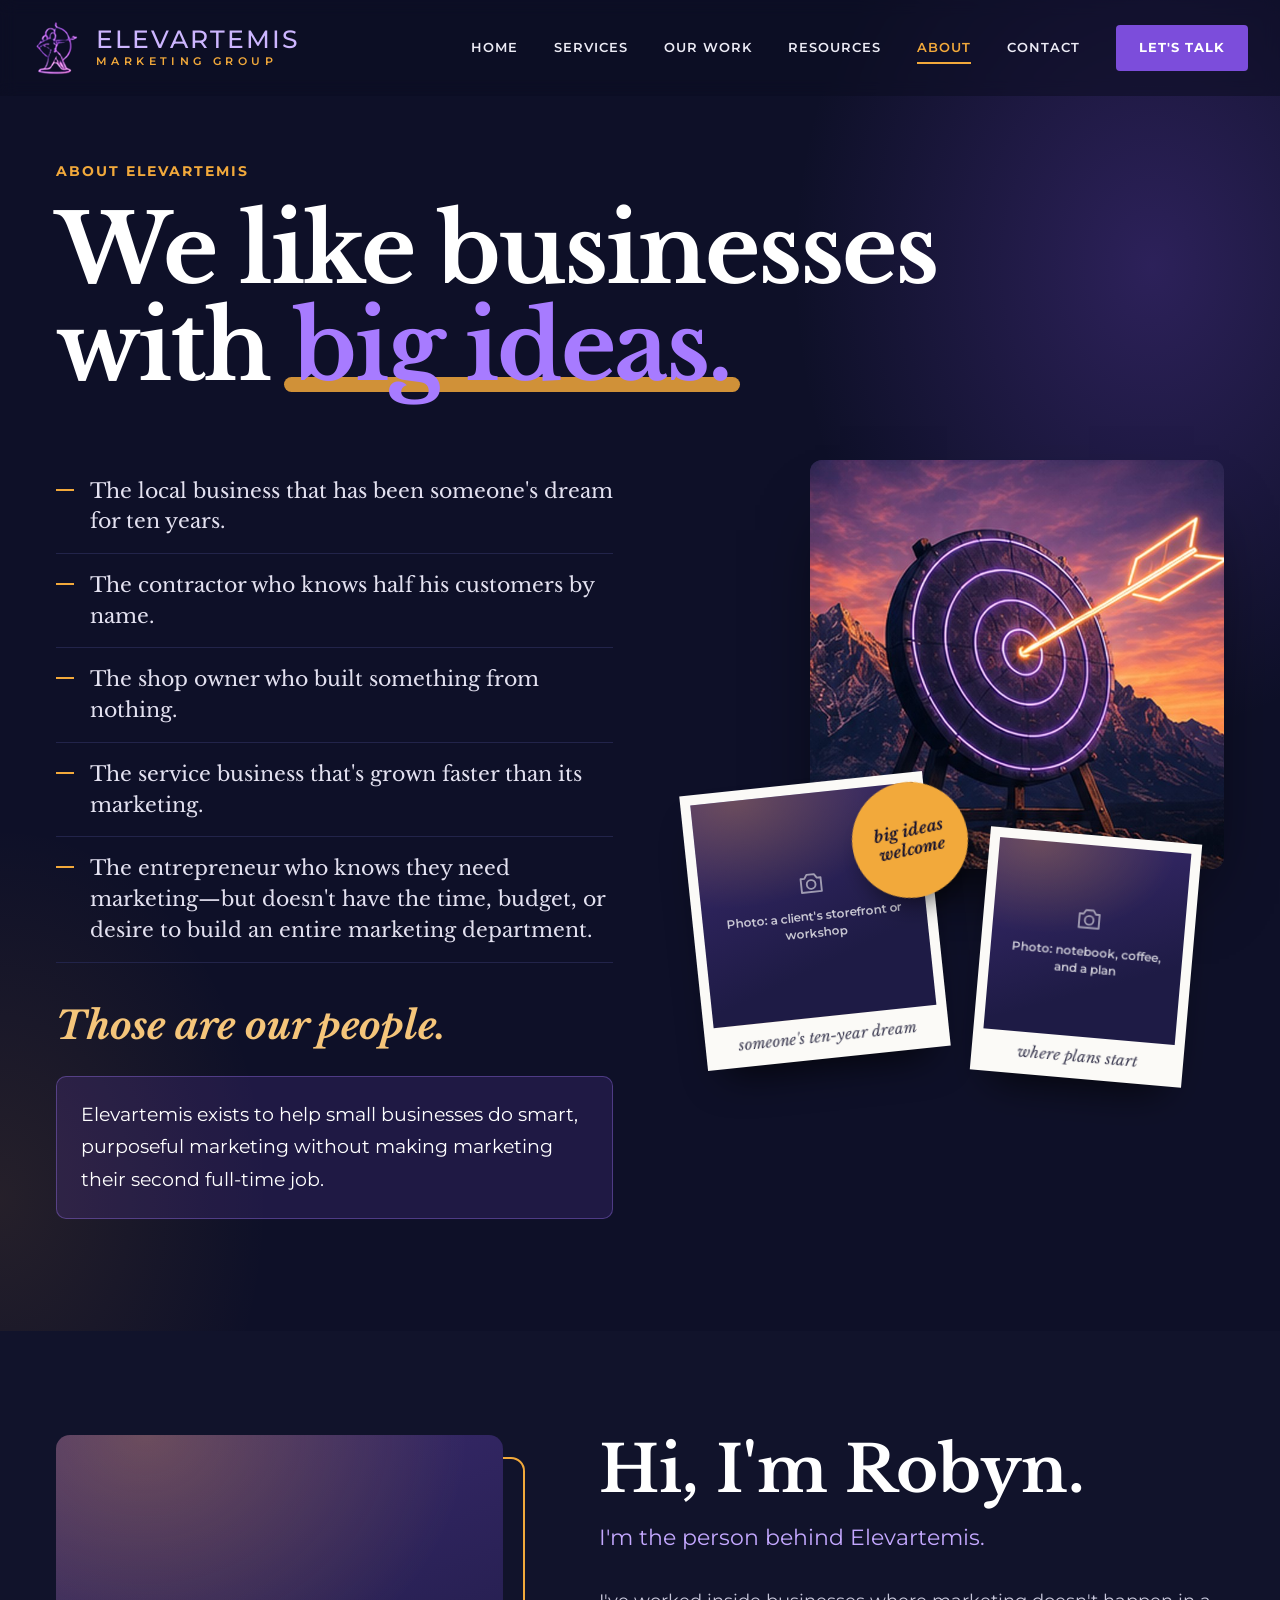
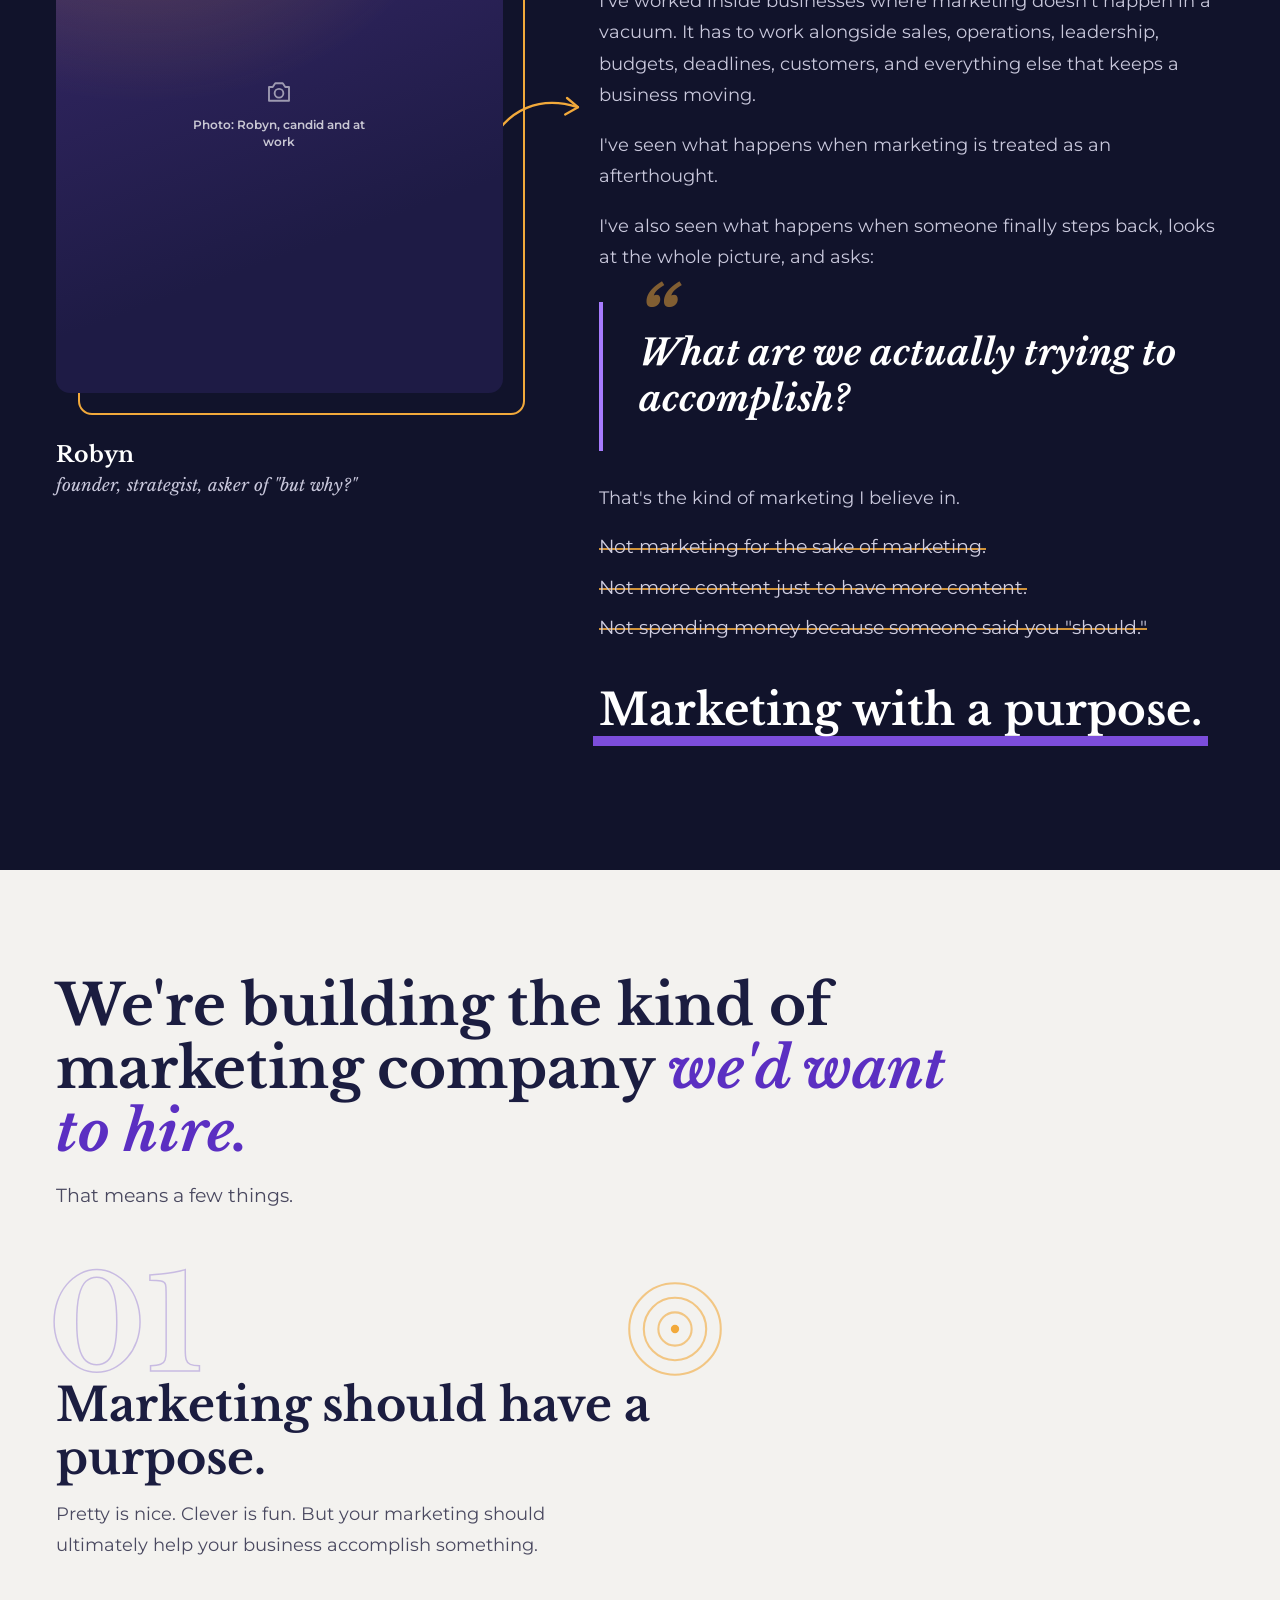
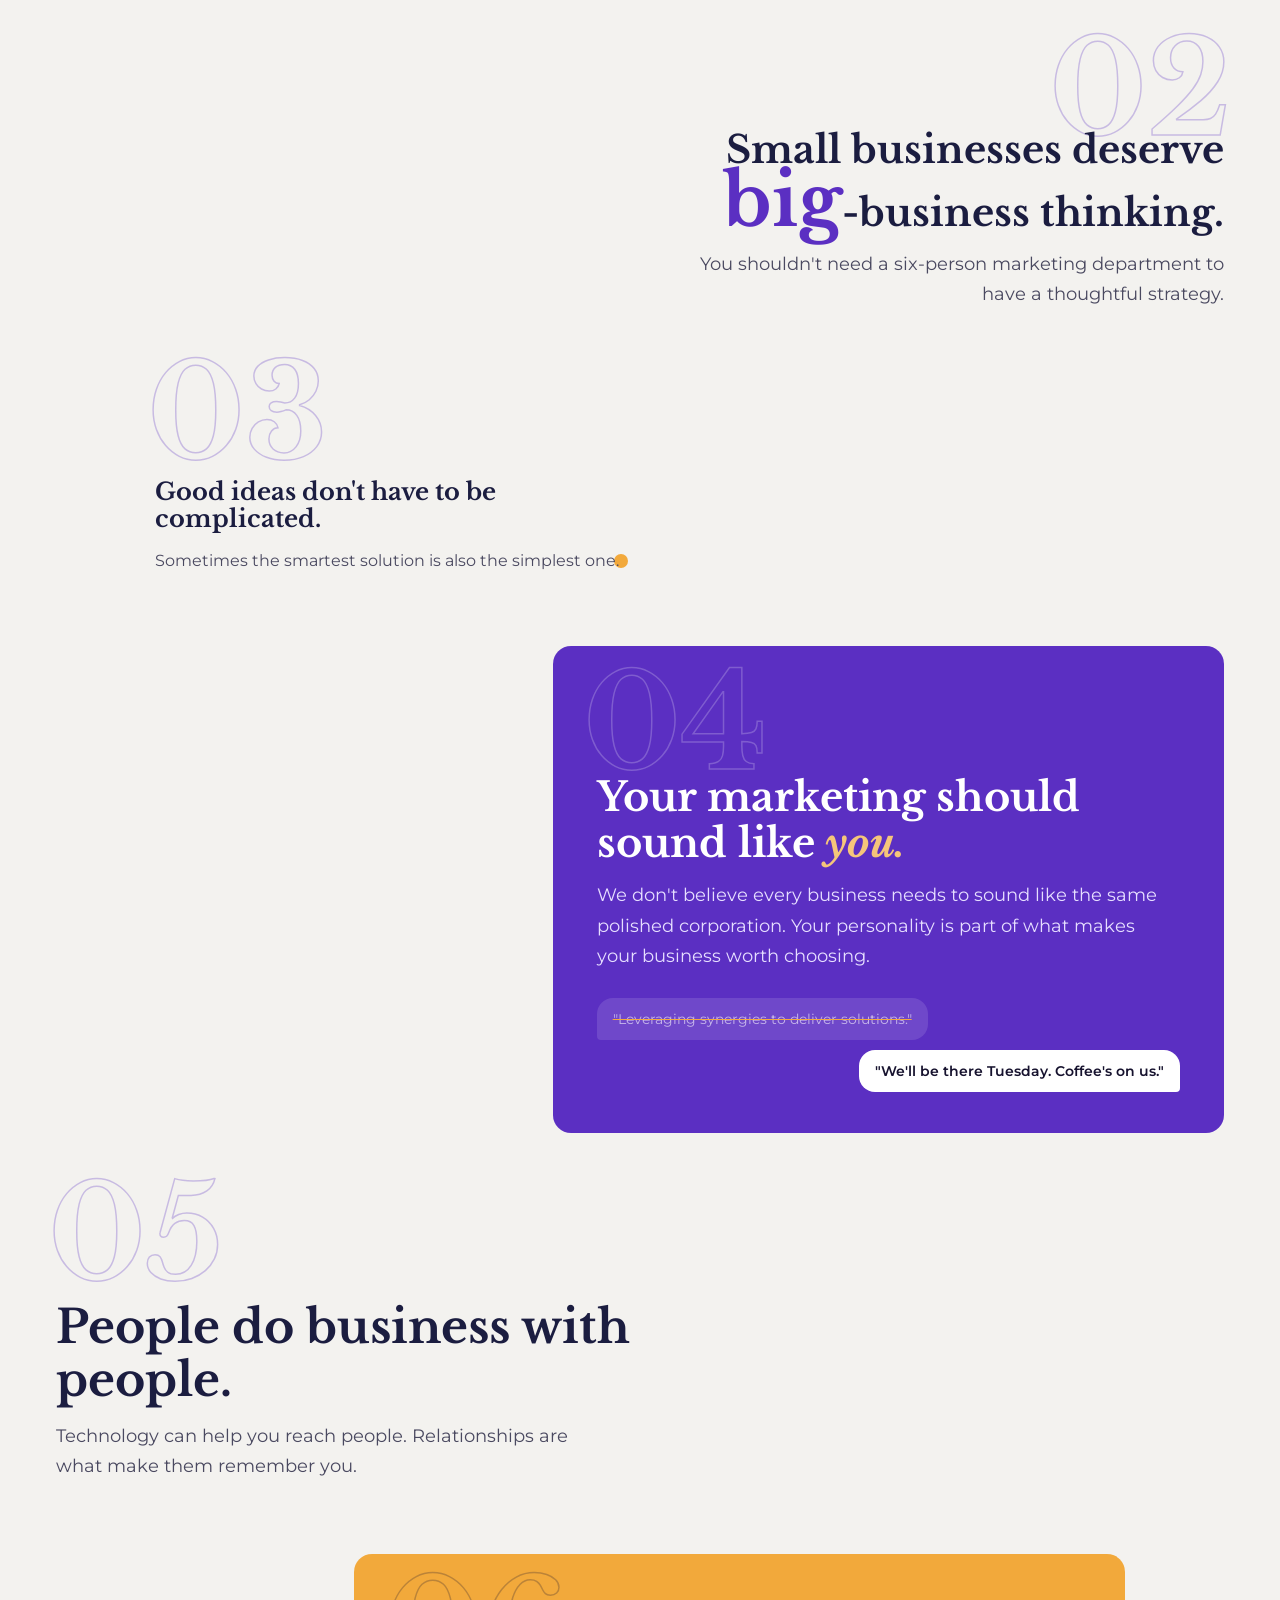
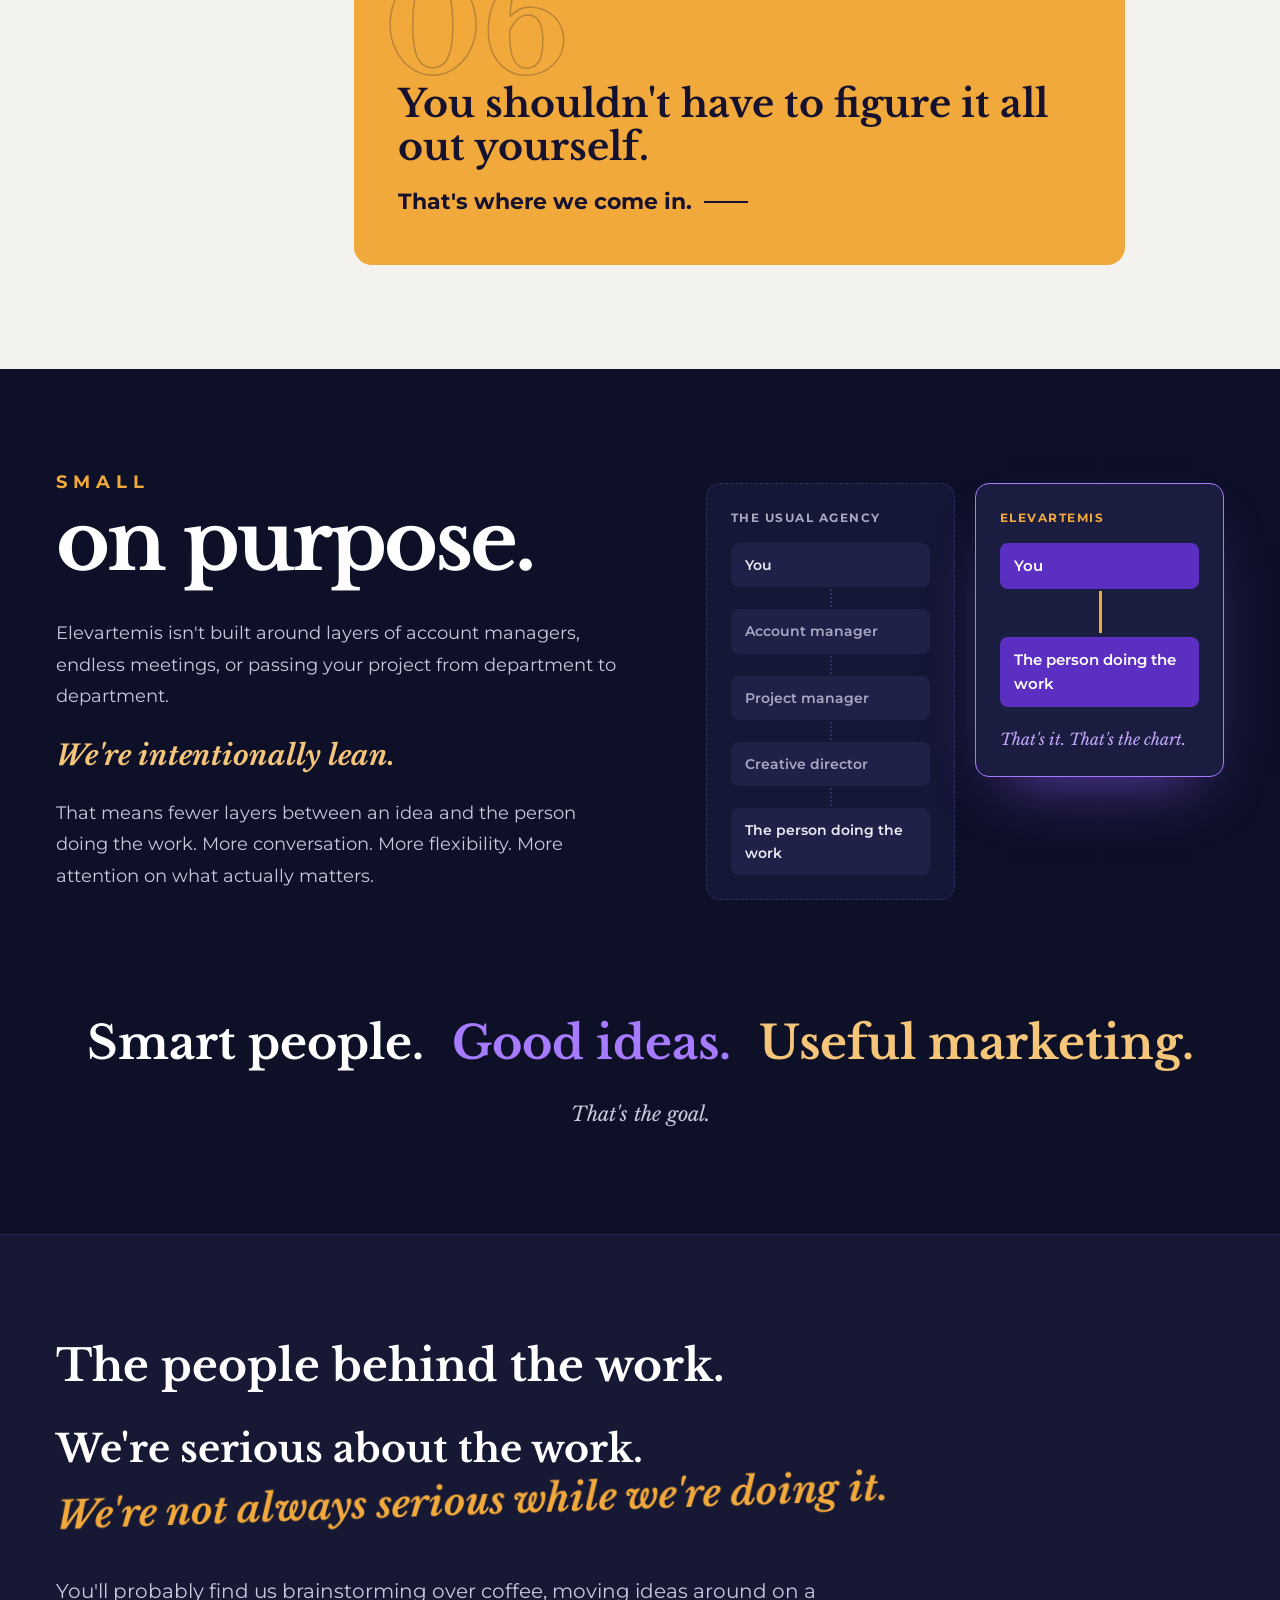
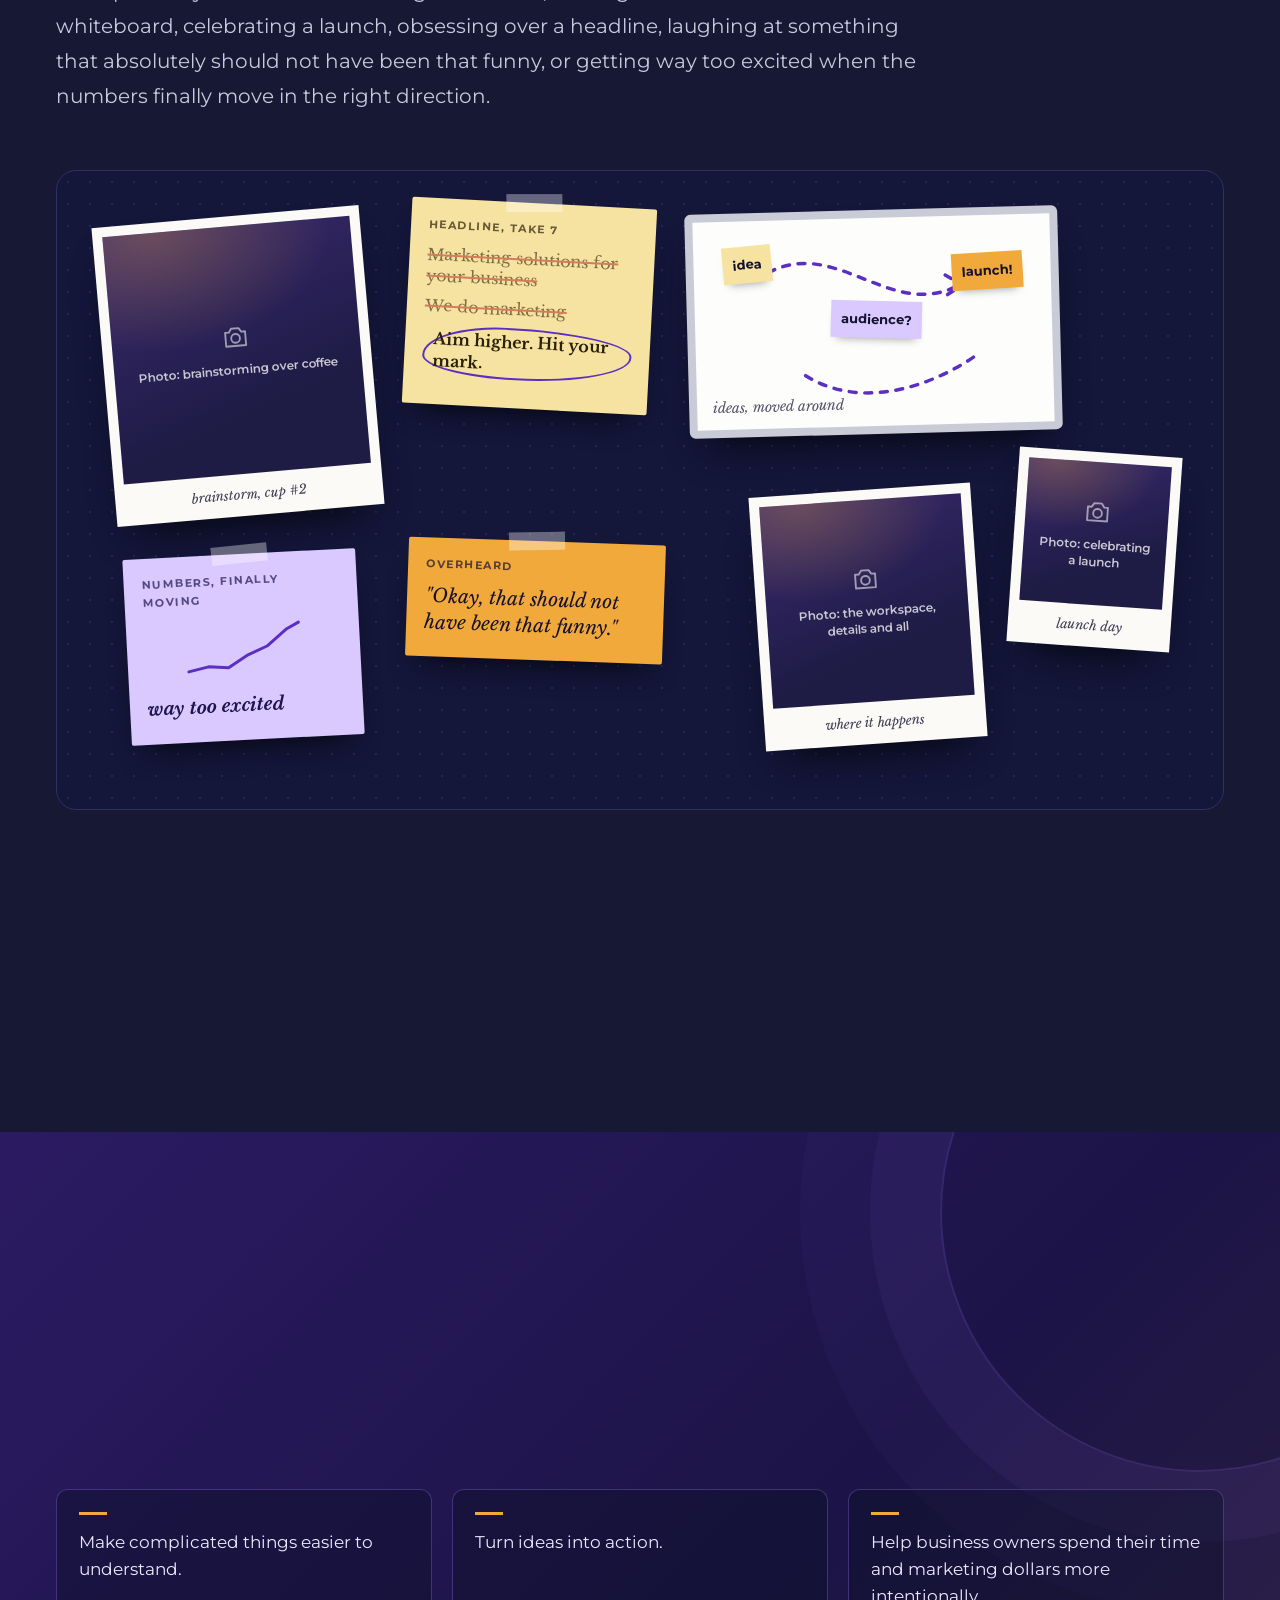
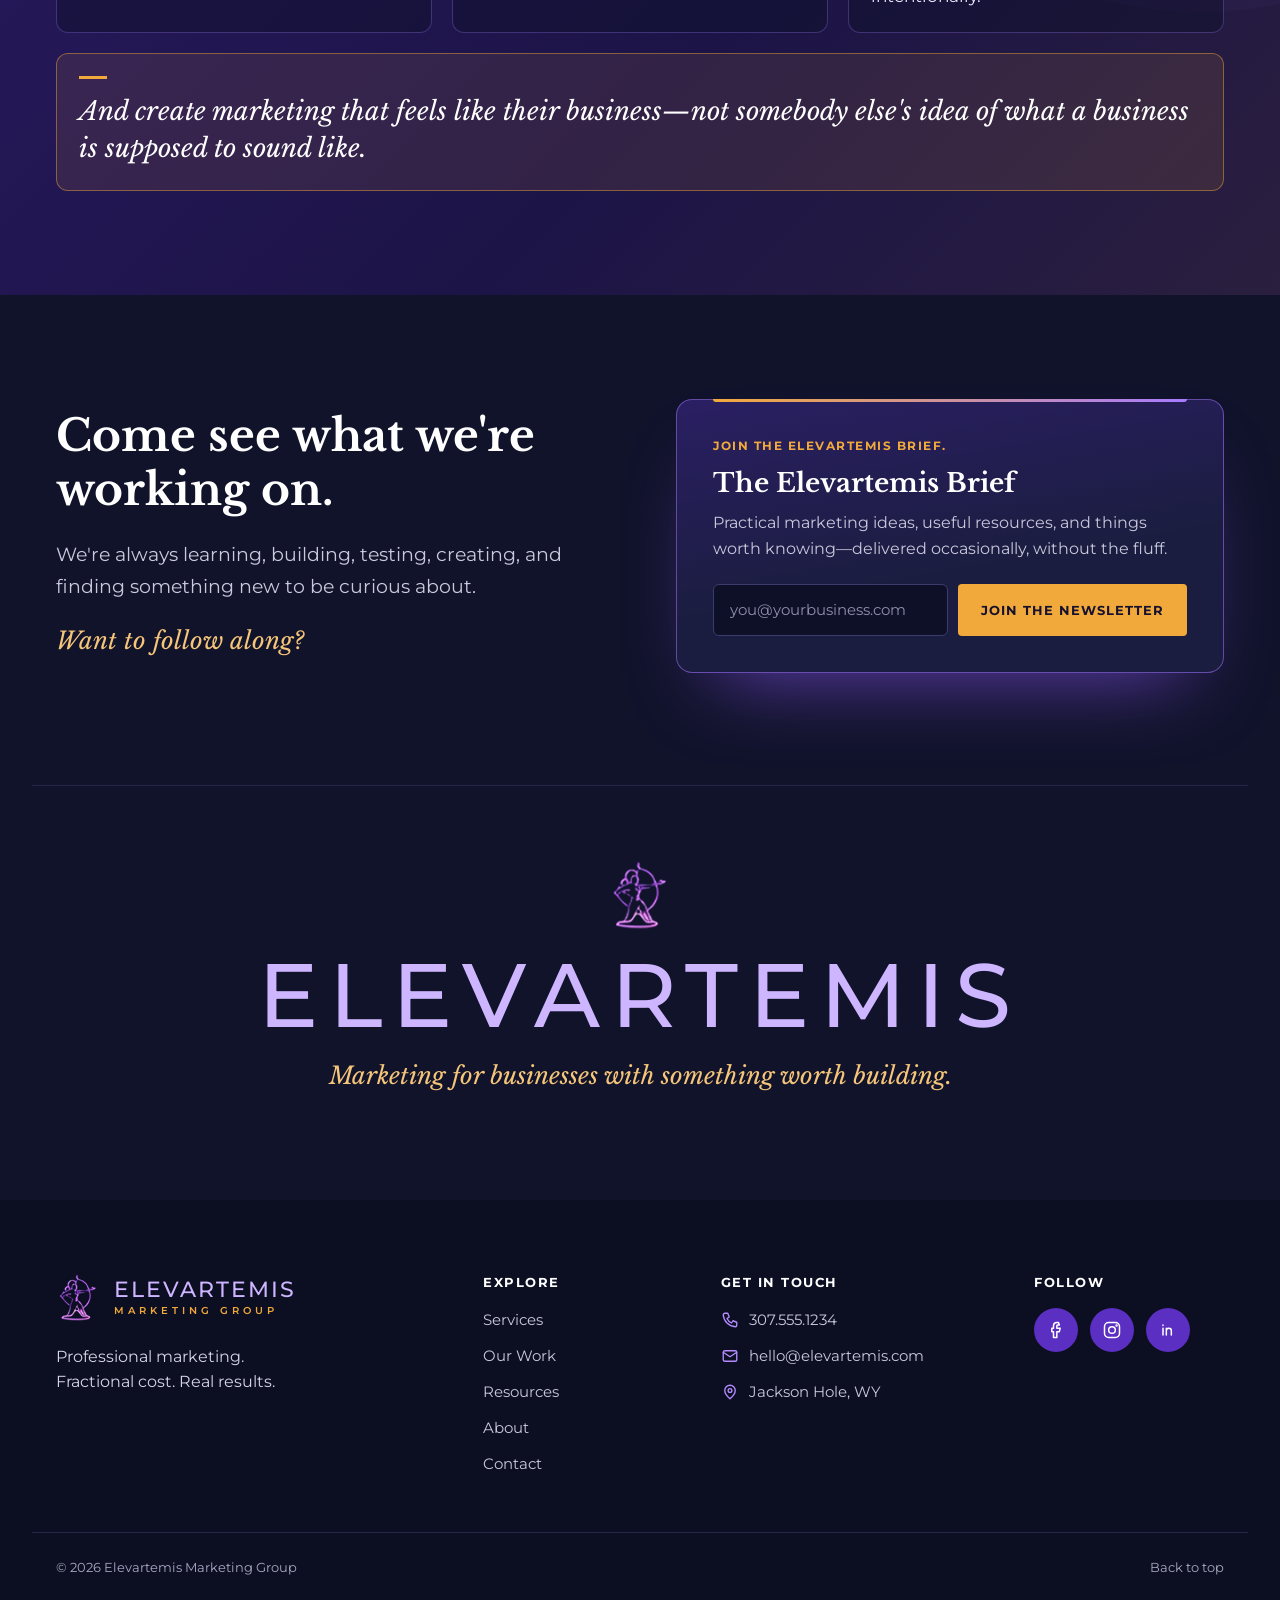
==== about.html @ 03b4a3a4 "initial commit" ====
<!doctype html>
<html lang="en">
<head>
  <meta charset="utf-8">
  <meta name="viewport" content="width=device-width, initial-scale=1">
  <title>About | Elevartemis Marketing Group</title>
  <meta name="description" content="We like businesses with big ideas. Elevartemis helps small businesses do smart, purposeful marketing without making marketing their second full-time job.">
  <link rel="icon" href="images/logo.png">
  <link rel="preconnect" href="https://fonts.googleapis.com">
  <link rel="preconnect" href="https://fonts.gstatic.com" crossorigin>
  <link href="https://fonts.googleapis.com/css2?family=Libre+Baskerville:ital,wght@0,400;0,700;1,400&family=Montserrat:wght@400;500;600;700&display=swap" rel="stylesheet">
  <link rel="stylesheet" href="css/styles.css">
  <link rel="stylesheet" href="css/services.css">
  <link rel="stylesheet" href="css/resources.css">
  <link rel="stylesheet" href="css/about.css">
  <script>document.documentElement.classList.add('js');</script>
</head>
<body data-page="about">
  <a class="skip-link" href="#main">Skip to content</a>

  <!-- ============ HEADER ============ -->
  <header class="site-header" id="siteHeader">
    <div class="header-inner">
      <a class="brand" href="index.html" aria-label="Elevartemis Marketing Group home">
        <img src="images/logo.png" alt="" width="50" height="58">
        <span class="brand-text">
          <span class="brand-name">Elevartemis</span>
          <span class="brand-sub">MARKETING GROUP</span>
        </span>
      </a>
      <button class="menu-toggle" id="menuToggle" aria-expanded="false" aria-controls="mainNav" aria-label="Open menu">
        <span></span><span></span><span></span>
      </button>
      <nav class="main-nav" id="mainNav" aria-label="Main">
        <a href="index.html" class="nav-link">Home</a>
        <a href="services.html" class="nav-link">Services</a>
        <a href="work.html" class="nav-link">Our Work</a>
        <a href="resources.html" class="nav-link">Resources</a>
        <a href="about.html" class="nav-link is-active" aria-current="page">About</a>
        <a href="contact.html" class="nav-link">Contact</a>
        <a href="contact.html" class="btn btn-purple nav-cta">Let's talk</a>
      </nav>
    </div>
  </header>

  <main id="main">

    <!-- =====================================================
         PHOTOS: every .photo-slot is ready for a real image.
         Replace the <div class="photo-empty">…</div> inside it
         with: <img src="images/your-photo.jpg" alt="Describe the photo">
         ===================================================== -->

    <!-- ============ 1. HERO ============ -->
    <section class="ab-hero">
      <div class="container">
        <p class="eyebrow hero-anim" style="--d:0">About Elevartemis</p>
        <h1 class="ab-hero-title hero-anim" style="--d:1">We like businesses with <span class="big-idea">big ideas.</span></h1>

        <div class="ab-hero-grid">
          <div class="people-list">
            <ul>
              <li class="hero-anim" style="--d:2">The local business that has been someone's dream for ten years.</li>
              <li class="hero-anim" style="--d:3">The contractor who knows half his customers by name.</li>
              <li class="hero-anim" style="--d:4">The shop owner who built something from nothing.</li>
              <li class="hero-anim" style="--d:5">The service business that's grown faster than its marketing.</li>
              <li class="hero-anim" style="--d:6">The entrepreneur who knows they need marketing—but doesn't have the time, budget, or desire to build an entire marketing department.</li>
            </ul>
            <p class="our-people hero-anim" style="--d:7">Those are our people.</p>
            <p class="ab-mission hero-anim" style="--d:8">Elevartemis exists to help small businesses do smart, purposeful marketing without making marketing their second full-time job.</p>
          </div>

          <div class="collage hero-anim" style="--d:4" aria-hidden="true">
            <figure class="photo-slot c1">
              <img src="images/hero.jpg" alt="">
            </figure>
            <figure class="photo-slot c2 polaroid">
              <div class="photo-empty"><svg viewBox="0 0 24 24"><path d="M4 8h3l2-3h6l2 3h3v11H4z"/><circle cx="12" cy="13" r="3.5"/></svg><span>Photo: a client's storefront or workshop</span></div>
              <figcaption>someone's ten-year dream</figcaption>
            </figure>
            <figure class="photo-slot c3 polaroid">
              <div class="photo-empty"><svg viewBox="0 0 24 24"><path d="M4 8h3l2-3h6l2 3h3v11H4z"/><circle cx="12" cy="13" r="3.5"/></svg><span>Photo: notebook, coffee, and a plan</span></div>
              <figcaption>where plans start</figcaption>
            </figure>
            <span class="sticker">big ideas welcome</span>
          </div>
        </div>
      </div>
    </section>

    <!-- ============ 2. ROBYN ============ -->
    <section class="section robyn" id="robyn" aria-labelledby="robynTitle">
      <div class="container robyn-grid">
        <div class="robyn-photo" data-reveal>
          <figure class="photo-slot portrait">
            <!-- Replace with: <img src="images/robyn.jpg" alt="Robyn, founder of Elevartemis"> -->
            <div class="photo-empty"><svg viewBox="0 0 24 24" aria-hidden="true"><path d="M4 8h3l2-3h6l2 3h3v11H4z"/><circle cx="12" cy="13" r="3.5"/></svg><span>Photo: Robyn, candid and at work</span></div>
          </figure>
          <p class="photo-note"><span>Robyn</span>founder, strategist, asker of "but why?"</p>
          <svg class="doodle-arrow" viewBox="0 0 120 80" aria-hidden="true"><path d="M8 70 C 30 20, 70 10, 108 22"/><path d="M96 12 L108 22 L94 30"/></svg>
        </div>

        <div class="robyn-copy">
          <h2 class="robyn-title" id="robynTitle" data-reveal>Hi, I'm Robyn.</h2>
          <p class="robyn-lede" data-reveal>I'm the person behind Elevartemis.</p>
          <p data-reveal>I've worked inside businesses where marketing doesn't happen in a vacuum. It has to work alongside sales, operations, leadership, budgets, deadlines, customers, and everything else that keeps a business moving.</p>
          <p data-reveal>I've seen what happens when marketing is treated as an afterthought.</p>
          <p data-reveal>I've also seen what happens when someone finally steps back, looks at the whole picture, and asks:</p>
          <blockquote class="the-question" data-reveal>What are we actually trying to accomplish?</blockquote>
          <p data-reveal>That's the kind of marketing I believe in.</p>
          <ul class="nots" data-sequence>
            <li class="seq-item" style="--i:0"><span class="strike">Not marketing for the sake of marketing.</span></li>
            <li class="seq-item" style="--i:1"><span class="strike">Not more content just to have more content.</span></li>
            <li class="seq-item" style="--i:2"><span class="strike">Not spending money because someone said you "should."</span></li>
          </ul>
          <p class="purpose" data-reveal><span>Marketing with a purpose.</span></p>
        </div>
      </div>
    </section>

    <!-- ============ 3. PHILOSOPHY ============ -->
    <section class="section philosophy" aria-labelledby="philTitle">
      <div class="container">
        <header class="phil-head" data-reveal>
          <h2 class="phil-title" id="philTitle">We're building the kind of marketing company <em>we'd want to hire.</em></h2>
          <p>That means a few things.</p>
        </header>

        <ol class="phil-list">
          <li class="phil p1" data-reveal>
            <span class="phil-num" aria-hidden="true">01</span>
            <div class="phil-body">
              <h3>Marketing should have a purpose.</h3>
              <p>Pretty is nice. Clever is fun. But your marketing should ultimately help your business accomplish something.</p>
            </div>
            <svg class="phil-target" viewBox="0 0 100 100" aria-hidden="true"><circle cx="50" cy="50" r="44"/><circle cx="50" cy="50" r="30"/><circle cx="50" cy="50" r="16"/><circle cx="50" cy="50" r="4"/></svg>
          </li>

          <li class="phil p2" data-reveal>
            <span class="phil-num" aria-hidden="true">02</span>
            <div class="phil-body">
              <h3>Small businesses deserve <span class="size-play"><span class="sp-big">big</span>-business</span> thinking.</h3>
              <p>You shouldn't need a six-person marketing department to have a thoughtful strategy.</p>
            </div>
          </li>

          <li class="phil p3" data-reveal>
            <span class="phil-num" aria-hidden="true">03</span>
            <div class="phil-body">
              <h3>Good ideas don't have to be complicated.</h3>
              <p>Sometimes the smartest solution is also the simplest one.</p>
            </div>
            <span class="simple-dot" aria-hidden="true"></span>
          </li>

          <li class="phil p4" data-reveal>
            <span class="phil-num" aria-hidden="true">04</span>
            <div class="phil-body">
              <h3>Your marketing should sound like <span class="like-you">you.</span></h3>
              <p>We don't believe every business needs to sound like the same polished corporation. Your personality is part of what makes your business worth choosing.</p>
            </div>
            <div class="bubbles" aria-hidden="true"><span class="b-generic">"Leveraging synergies to deliver solutions."</span><span class="b-you">"We'll be there Tuesday. Coffee's on us."</span></div>
          </li>

          <li class="phil p5" data-reveal>
            <span class="phil-num" aria-hidden="true">05</span>
            <div class="phil-body">
              <h3>People do business with people.</h3>
              <p>Technology can help you reach people. Relationships are what make them remember you.</p>
            </div>
          </li>

          <li class="phil p6" data-reveal>
            <span class="phil-num" aria-hidden="true">06</span>
            <div class="phil-body">
              <h3>You shouldn't have to figure it all out yourself.</h3>
              <p class="phil-come-in">That's where we come in.</p>
            </div>
          </li>
        </ol>
      </div>
    </section>

    <!-- ============ 4. SMALL ON PURPOSE ============ -->
    <section class="section small" aria-labelledby="smallTitle">
      <div class="container small-grid">
        <div class="small-copy">
          <h2 class="small-title" id="smallTitle" data-reveal><span class="st-small">Small</span> <span class="st-purpose">on purpose.</span></h2>
          <p data-reveal>Elevartemis isn't built around layers of account managers, endless meetings, or passing your project from department to department.</p>
          <p class="lean" data-reveal>We're intentionally lean.</p>
          <p data-reveal>That means fewer layers between an idea and the person doing the work. More conversation. More flexibility. More attention on what actually matters.</p>
        </div>

        <div class="layers" data-sequence aria-label="Fewer layers between your idea and the person doing the work">
          <div class="layer-col typical">
            <p class="layer-label">The usual agency</p>
            <ol>
              <li class="seq-item" style="--i:0">You</li>
              <li class="seq-item" style="--i:1">Account manager</li>
              <li class="seq-item" style="--i:2">Project manager</li>
              <li class="seq-item" style="--i:3">Creative director</li>
              <li class="seq-item" style="--i:4">The person doing the work</li>
            </ol>
          </div>
          <div class="layer-col ours">
            <p class="layer-label">Elevartemis</p>
            <ol>
              <li class="seq-item" style="--i:5">You</li>
              <li class="seq-item" style="--i:6">The person doing the work</li>
            </ol>
            <p class="layer-note seq-item" style="--i:7">That's it. That's the chart.</p>
          </div>
        </div>
      </div>

      <div class="container">
        <p class="goal-line" data-sequence>
          <span class="seq-item" style="--i:0">Smart people.</span>
          <span class="seq-item" style="--i:1">Good ideas.</span>
          <span class="seq-item" style="--i:2">Useful marketing.</span>
        </p>
        <p class="goal-sub" data-reveal>That's the goal.</p>
      </div>
    </section>

    <!-- ============ 5. PEOPLE & CULTURE ============ -->
    <section class="section culture" aria-labelledby="cultureTitle">
      <div class="container">
        <div class="culture-head">
          <h2 class="section-title lg" id="cultureTitle" data-reveal>The people behind the work.</h2>
          <p class="serious" data-reveal>We're serious about the work.</p>
          <p class="not-serious" data-reveal>We're not always serious while we're doing it.</p>
        </div>

        <p class="culture-sentence" data-reveal>You'll probably find us brainstorming over coffee, moving ideas around on a whiteboard, celebrating a launch, obsessing over a headline, laughing at something that absolutely should not have been that funny, or getting way too excited when the numbers finally move in the right direction.</p>

        <!-- The board: swap photo slots for real behind-the-scenes shots as they happen -->
        <div class="board" data-sequence aria-hidden="true">
          <figure class="photo-slot polaroid b1 seq-item" style="--i:0">
            <div class="photo-empty"><svg viewBox="0 0 24 24"><path d="M4 8h3l2-3h6l2 3h3v11H4z"/><circle cx="12" cy="13" r="3.5"/></svg><span>Photo: brainstorming over coffee</span></div>
            <figcaption>brainstorm, cup #2</figcaption>
          </figure>

          <div class="note n-yellow b2 seq-item" style="--i:1">
            <p class="note-kicker">Headline, take 7</p>
            <p class="draft d1">Marketing solutions for your business</p>
            <p class="draft d2">We do marketing</p>
            <p class="draft d3">Aim higher. Hit your mark.</p>
          </div>

          <div class="whiteboard b3 seq-item" style="--i:2">
            <span class="wb-note wb-a">idea</span>
            <span class="wb-note wb-b">audience?</span>
            <span class="wb-note wb-c">launch!</span>
            <svg viewBox="0 0 200 120"><path d="M40 30 C 80 10, 110 60, 150 40"/><path d="M60 90 C 90 110, 130 100, 160 80"/><path d="M142 34 L152 40 L142 46"/></svg>
            <p class="wb-cap">ideas, moved around</p>
          </div>

          <figure class="photo-slot polaroid b4 seq-item" style="--i:3">
            <div class="photo-empty"><svg viewBox="0 0 24 24"><path d="M4 8h3l2-3h6l2 3h3v11H4z"/><circle cx="12" cy="13" r="3.5"/></svg><span>Photo: celebrating a launch</span></div>
            <figcaption>launch day</figcaption>
          </figure>

          <div class="note n-purple b5 seq-item" style="--i:4">
            <p class="note-kicker">Numbers, finally moving</p>
            <svg class="mini-chart" viewBox="0 0 120 60"><path d="M4 52 L24 48 L44 50 L64 38 L84 30 L104 14 L116 8"/></svg>
            <p class="note-yay">way too excited</p>
          </div>

          <div class="note n-orange b6 seq-item" style="--i:5">
            <p class="note-kicker">Overheard</p>
            <p class="note-quote">"Okay, that should not have been that funny."</p>
          </div>

          <figure class="photo-slot polaroid b7 seq-item" style="--i:6">
            <div class="photo-empty"><svg viewBox="0 0 24 24"><path d="M4 8h3l2-3h6l2 3h3v11H4z"/><circle cx="12" cy="13" r="3.5"/></svg><span>Photo: the workspace, details and all</span></div>
            <figcaption>where it happens</figcaption>
          </figure>
        </div>

        <div class="culture-close">
          <p class="matters" data-reveal>Because good work matters.<br><span>But enjoying the process matters, too.</span></p>
          <p class="growing" data-reveal>As Elevartemis grows, we want to build a company where talented people actually enjoy showing up—and where clients enjoy having us in their corner.</p>
        </div>
      </div>
    </section>

    <!-- ============ 6. WHAT WE'RE HERE TO DO ============ -->
    <section class="section mission" aria-labelledby="missionTitle">
      <div class="container">
        <h2 class="eyebrow mission-eyebrow" data-reveal id="missionTitle">What we're here to do</h2>
        <p class="mission-main" data-reveal>Help good businesses get better at marketing.</p>
        <ul class="mission-list" data-sequence>
          <li class="seq-item" style="--i:0">Make complicated things easier to understand.</li>
          <li class="seq-item" style="--i:1">Turn ideas into action.</li>
          <li class="seq-item" style="--i:2">Help business owners spend their time and marketing dollars more intentionally.</li>
          <li class="seq-item wide" style="--i:3">And create marketing that feels like their business—not somebody else's idea of what a business is supposed to sound like.</li>
        </ul>
      </div>
    </section>

    <!-- ============ 7. NEWSLETTER + SIGN-OFF ============ -->
    <section class="section ab-close" aria-labelledby="closeTitle">
      <div class="container close-grid">
        <div class="close-copy" data-reveal>
          <h2 class="section-title lg" id="closeTitle">Come see what we're working on.</h2>
          <p>We're always learning, building, testing, creating, and finding something new to be curious about.</p>
          <p class="follow">Want to follow along?</p>
        </div>
        <div class="brief-card close-brief" data-reveal style="--d:2">
          <p class="brief-kicker">Join The Elevartemis Brief.</p>
          <h3 class="brief-title">The Elevartemis Brief</h3>
          <p class="brief-sub">Practical marketing ideas, useful resources, and things worth knowing—delivered occasionally, without the fluff.</p>
          <form class="brief-form" novalidate>
            <label for="aboutEmail" class="sr-only">Email address</label>
            <input id="aboutEmail" type="email" name="email" placeholder="you@yourbusiness.com" autocomplete="email" required>
            <button type="submit" class="btn btn-orange">Join the Newsletter</button>
            <p class="brief-msg" role="status" aria-live="polite"></p>
          </form>
        </div>
      </div>

      <div class="container signoff" data-reveal>
        <img src="images/logo.png" alt="" class="signoff-logo">
        <p class="signoff-name">Elevartemis</p>
        <p class="signoff-line">Marketing for businesses with something worth building.</p>
      </div>
    </section>
  </main>

  <!-- ============ FOOTER ============ -->
  <footer class="site-footer">
    <div class="container footer-grid">
      <div class="footer-brand">
        <a class="brand" href="index.html" aria-label="Elevartemis Marketing Group home">
          <img src="images/logo.png" alt="" width="44" height="52">
          <span class="brand-text">
            <span class="brand-name">Elevartemis</span>
            <span class="brand-sub">MARKETING GROUP</span>
          </span>
        </a>
        <p>Professional marketing.<br>Fractional cost. Real results.</p>
      </div>
      <nav class="footer-col" aria-label="Footer">
        <h2 class="footer-heading">Explore</h2>
        <a href="services.html">Services</a>
        <a href="work.html">Our Work</a>
        <a href="resources.html">Resources</a>
        <a href="about.html">About</a>
        <a href="contact.html">Contact</a>
      </nav>
      <div class="footer-col">
        <h2 class="footer-heading">Get in touch</h2>
        <a href="tel:3075551234" class="contact-line"><svg viewBox="0 0 24 24" aria-hidden="true"><path d="M5 3h4l2 5-3 2a12 12 0 0 0 6 6l2-3 5 2v4a2 2 0 0 1-2 2A17 17 0 0 1 3 5a2 2 0 0 1 2-2z"/></svg>307.555.1234</a>
        <a href="mailto:hello@elevartemis.com" class="contact-line"><svg viewBox="0 0 24 24" aria-hidden="true"><rect x="3" y="5" width="18" height="14" rx="2"/><path d="M3 7l9 6 9-6"/></svg>hello@elevartemis.com</a>
        <span class="contact-line"><svg viewBox="0 0 24 24" aria-hidden="true"><path d="M12 21s-7-6-7-11a7 7 0 0 1 14 0c0 5-7 11-7 11z"/><circle cx="12" cy="10" r="2.5"/></svg>Jackson Hole, WY</span>
      </div>
      <div class="footer-col">
        <h2 class="footer-heading">Follow</h2>
        <div class="socials">
          <a href="#" aria-label="Elevartemis on Facebook"><svg viewBox="0 0 24 24" aria-hidden="true"><path d="M15 3h-2a4 4 0 0 0-4 4v3H7v4h2v7h4v-7h3l1-4h-4V7a1 1 0 0 1 1-1h2z"/></svg></a>
          <a href="#" aria-label="Elevartemis on Instagram"><svg viewBox="0 0 24 24" aria-hidden="true"><rect x="3" y="3" width="18" height="18" rx="5"/><circle cx="12" cy="12" r="4"/><circle cx="17.5" cy="6.5" r="0.6"/></svg></a>
          <a href="#" aria-label="Elevartemis on LinkedIn"><svg viewBox="0 0 24 24" aria-hidden="true"><path d="M6 10v8M6 6v.5M10 18v-8M10 13a3 3 0 0 1 6 0v5"/></svg></a>
        </div>
      </div>
    </div>
    <div class="container footer-bottom">
      <span>© <span id="year">2026</span> Elevartemis Marketing Group</span>
      <a href="#main" class="back-to-top">Back to top</a>
    </div>
  </footer>

  <script src="js/main.js"></script>
  <script src="js/resources-data.js"></script>
  <script src="js/about.js"></script>
</body>
</html>
---- css/styles.css ----
/* =========================================================
   Elevartemis Marketing Group — Home page styles
   ========================================================= */

:root {
  --navy-900: #0C0E22;
  --navy-800: #0E1028;
  --navy-700: #11132B;
  --navy-600: #161834;
  --card:     #1B1D40;
  --card-2:   #22244A;
  --line:     #2F3163;
  --line-soft:#22244A;

  --purple:        #7C4DDB;
  --purple-deep:   #5B2FC2;
  --purple-bright: #A77BFF;
  --lavender:      #C4A8FF;
  --lavender-2:    #CDB6FF;

  --orange:      #F2A93B;
  --orange-soft: #F5C57A;
  --orange-dark: #A45A06;   /* for text on light backgrounds */
  --rule:        #C98A2E;

  --text:       #ECEBF5;
  --text-soft:  #C9C8DC;
  --text-muted: #A9A8C2;
  --paper:      #F3F2EF;
  --ink:        #1B1D40;
  --ink-soft:   #4A4960;

  --serif: "Libre Baskerville", Georgia, "Times New Roman", serif;
  --sans:  Montserrat, "Helvetica Neue", Helvetica, Arial, sans-serif;

  --radius: 8px;
  --ease-out: cubic-bezier(.22, 1, .36, 1);
  --header-h: 96px;
}

/* ---------- Base ---------- */
*, *::before, *::after { box-sizing: border-box; }
html { scroll-behavior: smooth; scroll-padding-top: 80px; }
body {
  margin: 0;
  background: var(--navy-700);
  color: var(--text);
  font-family: var(--sans);
  font-size: 16px;
  line-height: 1.6;
  -webkit-font-smoothing: antialiased;
}
img { max-width: 100%; display: block; }
h1, h2, h3, p { margin: 0; }
a { color: var(--lavender); }
a:hover { color: #E2D4FF; }
:focus-visible { outline: 2px solid var(--orange); outline-offset: 3px; border-radius: 2px; }

.container { width: 100%; max-width: 1216px; margin: 0 auto; padding: 0 24px; }
.container.narrow { max-width: 900px; }
.accent { color: var(--purple-bright); }

.skip-link {
  position: absolute; left: 16px; top: -60px; z-index: 200;
  background: var(--orange); color: var(--navy-900);
  padding: 12px 18px; border-radius: 4px; font-weight: 700; text-decoration: none;
  transition: top .2s;
}
.skip-link:focus { top: 16px; }

/* ---------- Buttons ---------- */
.btn {
  display: inline-flex; align-items: center; justify-content: center;
  min-height: 46px; padding: 0 22px;
  border-radius: 4px; border: 1.5px solid transparent;
  font-family: var(--sans); font-size: 13px; font-weight: 700;
  letter-spacing: 1px; text-transform: uppercase; text-decoration: none;
  cursor: pointer; position: relative; overflow: hidden;
  transition: transform .25s var(--ease-out), background-color .25s, border-color .25s, color .25s, box-shadow .25s;
}
.btn:hover { transform: translateY(-2px); }
.btn:active { transform: translateY(0); }
.btn-lg { min-height: 56px; padding: 0 28px; font-size: 14px; }
.btn-xl { min-height: 64px; padding: 0 32px; font-size: 15px; }

.btn-purple { background: var(--purple); color: #fff; }
.btn-purple:hover { background: #8C5FE8; color: #fff; box-shadow: 0 10px 24px -10px rgba(124, 77, 219, .8); }

.btn-orange { background: var(--orange); color: #16122E; }
.btn-orange:hover { background: #F7B955; color: #16122E; box-shadow: 0 12px 28px -10px rgba(242, 169, 59, .75); }

.btn-outline { border-color: var(--purple-bright); color: var(--text); background: transparent; }
.btn-outline:hover { background: rgba(167, 123, 255, .12); color: #fff; }

/* Light sweep across orange buttons on hover */
.btn-orange::after {
  content: ""; position: absolute; top: 0; left: -60%; width: 40%; height: 100%;
  background: linear-gradient(100deg, transparent, rgba(255,255,255,.45), transparent);
  transform: skewX(-20deg);
}
.btn-orange:hover::after { animation: sweep .8s var(--ease-out); }
@keyframes sweep { to { left: 130%; } }

.text-link {
  font-size: 14px; font-weight: 700; letter-spacing: 1px; text-transform: uppercase;
  color: var(--lavender); text-decoration: none;
  background: linear-gradient(currentColor, currentColor) left bottom / 0 1.5px no-repeat;
  padding-bottom: 4px; transition: background-size .35s var(--ease-out);
}
.text-link:hover { background-size: 100% 1.5px; }

/* ---------- Header ---------- */
.site-header {
  position: fixed; inset: 0 0 auto 0; z-index: 100;
  height: var(--header-h);
  background: rgba(12, 14, 34, .55);
  backdrop-filter: blur(8px);
  -webkit-backdrop-filter: blur(8px);
  border-bottom: 1px solid transparent;
  transition: height .35s var(--ease-out), background-color .35s, border-color .35s, box-shadow .35s;
}
.site-header.is-scrolled {
  height: 72px;
  background: rgba(12, 14, 34, .94);
  border-bottom-color: var(--line-soft);
  box-shadow: 0 10px 30px -18px rgba(0,0,0,.8);
}
.header-inner {
  height: 100%; max-width: 1360px; margin: 0 auto; padding: 0 32px;
  display: flex; align-items: center; justify-content: space-between; gap: 24px;
}

.brand { display: flex; align-items: center; gap: 14px; text-decoration: none; }
.brand img { width: 50px; height: 58px; object-fit: contain; transition: transform .35s var(--ease-out); }
.site-header.is-scrolled .brand img { transform: scale(.82); }
.brand-text { display: flex; flex-direction: column; gap: 5px; }
.brand-name { text-transform: uppercase; font-size: 25px; font-weight: 500; letter-spacing: 2px; color: var(--lavender-2); line-height: 1; }
.brand-sub { font-size: 10.5px; font-weight: 600; letter-spacing: 4.4px; color: var(--orange); line-height: 1; }

.main-nav { display: flex; align-items: center; gap: 36px; }
.nav-link {
  position: relative; font-size: 13px; font-weight: 600; letter-spacing: 1px;
  text-transform: uppercase; color: var(--text); text-decoration: none; padding: 6px 0;
}
.nav-link::after {
  content: ""; position: absolute; left: 0; bottom: 0; width: 100%; height: 2px;
  background: var(--orange); transform: scaleX(0); transform-origin: left;
  transition: transform .35s var(--ease-out);
}
.nav-link:hover { color: #fff; }
.nav-link:hover::after, .nav-link.is-active::after { transform: scaleX(1); }
.nav-link.is-active { color: var(--orange); }

.menu-toggle {
  display: none; width: 48px; height: 48px; padding: 12px;
  background: transparent; border: 0; cursor: pointer;
  flex-direction: column; justify-content: space-between;
}
.menu-toggle span {
  display: block; height: 2px; width: 100%; background: var(--text); border-radius: 2px;
  transition: transform .3s var(--ease-out), opacity .2s;
}
.menu-toggle[aria-expanded="true"] span:nth-child(1) { transform: translateY(10px) rotate(45deg); }
.menu-toggle[aria-expanded="true"] span:nth-child(2) { opacity: 0; }
.menu-toggle[aria-expanded="true"] span:nth-child(3) { transform: translateY(-10px) rotate(-45deg); }

/* ---------- Hero ---------- */
.hero {
  position: relative; min-height: clamp(640px, 88vh, 820px);
  display: flex; align-items: center;
  padding: calc(var(--header-h) + 48px) 0 96px;
  background: var(--navy-800); overflow: hidden;
}
.hero-media { position: absolute; top: 0; right: 0; width: 62%; height: 100%; }
.hero-media img {
  width: 100%; height: 112%; object-fit: cover; object-position: 42% 50%;
  will-change: transform;
}
.hero-shade {
  position: absolute; inset: 0;
  background:
    linear-gradient(90deg, var(--navy-800) 0%, var(--navy-800) 40%, rgba(14,16,40,.55) 50%, rgba(14,16,40,0) 62%),
    linear-gradient(0deg, var(--navy-800) 0%, rgba(14,16,40,0) 22%);
}
.hero-content { position: relative; z-index: 2; }
.hero-content > * { max-width: 620px; }

.eyebrow {
  font-size: 14px; font-weight: 700; letter-spacing: 2px; text-transform: uppercase;
  color: var(--orange); margin-bottom: 20px;
}
.hero-title {
  font-family: var(--serif); font-weight: 700;
  font-size: clamp(44px, 6vw, 72px); line-height: 1.1; letter-spacing: -1px; color: #fff;
  margin-bottom: 28px;
}
.hero-line { display: block; }
.hero-text { font-size: clamp(17px, 1.5vw, 19px); line-height: 1.7; color: #D6D4E6; max-width: 540px; margin-bottom: 36px; }
.hero-actions { display: flex; flex-wrap: wrap; gap: 16px; }

.scroll-cue {
  position: absolute; left: 50%; bottom: 32px; z-index: 2;
  width: 28px; height: 46px; margin-left: -14px;
  border: 2px solid rgba(236, 235, 245, .5); border-radius: 14px;
}
.scroll-cue span {
  position: absolute; left: 50%; top: 8px; width: 4px; height: 8px; margin-left: -2px;
  background: var(--orange); border-radius: 2px;
  animation: cue 1.8s var(--ease-out) infinite;
}
@keyframes cue {
  0%   { transform: translateY(0); opacity: 0; }
  30%  { opacity: 1; }
  100% { transform: translateY(16px); opacity: 0; }
}

/* Hero entrance (runs once on load) */
.js .hero-anim { opacity: 0; transform: translateY(28px); }
.js .is-loaded .hero-anim {
  opacity: 1; transform: none;
  transition: opacity .9s var(--ease-out), transform .9s var(--ease-out);
  transition-delay: calc(var(--d, 0) * 130ms + 150ms);
}
.js .hero-media img { transform: scale(1.12); opacity: 0; }
.js .is-loaded .hero-media img {
  opacity: 1; transform: scale(1);
  transition: transform 2.6s var(--ease-out), opacity 1.2s ease;
}

/* ---------- Scroll reveal ---------- */
.js [data-reveal] {
  opacity: 0; transform: translateY(32px);
  transition: opacity .8s var(--ease-out), transform .8s var(--ease-out);
  transition-delay: calc(var(--d, 0) * 110ms);
}
.js [data-reveal].is-visible { opacity: 1; transform: none; }
/* once revealed, drop the stagger delay so hovers respond instantly */
.js [data-reveal].reveal-done { transition-delay: 0s; }
.js .card.reveal-done { transition: transform .45s var(--ease-out), border-color .35s, box-shadow .45s var(--ease-out); }

/* ---------- Trust strip ---------- */
.trust { background: var(--navy-900); border-top: 1px solid var(--line-soft); border-bottom: 1px solid var(--line-soft); padding: 44px 0; }
.trust-inner { display: flex; align-items: center; gap: 48px; }
.trust-label { flex: 0 0 220px; font-size: 14px; line-height: 1.5; color: #B7B6CF; }
.logo-row { flex: 1; list-style: none; margin: 0; padding: 0; display: grid; grid-template-columns: repeat(5, minmax(0, 1fr)); gap: 24px; }
.logo-slot {
  height: 56px; border: 1px dashed #3A3C6E; border-radius: 4px;
  display: flex; align-items: center; justify-content: center;
  font-size: 13px; color: #8F8EAB;
}

/* ---------- Sections ---------- */
.section { padding: 104px 0; }
.section-head { margin-bottom: 56px; }
.section-head.center { text-align: center; }
.section-head.split { display: flex; justify-content: space-between; align-items: flex-end; gap: 32px; }
.section-title { font-family: var(--serif); font-weight: 700; font-size: clamp(30px, 3.2vw, 40px); line-height: 1.22; color: #fff; }
.section-title.lg { font-size: clamp(32px, 3.6vw, 44px); margin-bottom: 24px; }
.lead { font-size: 17px; line-height: 1.75; color: var(--text-soft); max-width: 520px; }

.rule-label {
  display: inline-flex; align-items: center; gap: 24px; margin-bottom: 16px;
  font-family: var(--sans); font-size: 15px; font-weight: 700; letter-spacing: 3px; text-transform: uppercase; color: #fff;
}
.rule-label::before, .rule-label::after {
  content: ""; width: 120px; height: 1px; background: var(--rule);
  transform: scaleX(0); transition: transform 1s var(--ease-out) .2s;
}
.rule-label::before { transform-origin: right; }
.rule-label::after { transform-origin: left; }
.is-visible .rule-label::before, .is-visible .rule-label::after, html:not(.js) .rule-label::before, html:not(.js) .rule-label::after { transform: scaleX(1); }
.rule-label.dark { color: var(--ink); margin-bottom: 0; }

/* ---------- Cards ---------- */
.card {
  background: var(--card); border: 1px solid var(--line); border-radius: var(--radius);
  transition: transform .45s var(--ease-out), border-color .35s, box-shadow .45s var(--ease-out), opacity .8s var(--ease-out);
}
.card:hover {
  transform: translateY(-6px);
  border-color: rgba(167, 123, 255, .6);
  box-shadow: 0 24px 48px -24px rgba(124, 77, 219, .55);
}
/* keep reveal transform from fighting hover */
.js .card[data-reveal].is-visible:hover { transform: translateY(-6px); }

.service-grid { display: grid; grid-template-columns: repeat(4, minmax(0, 1fr)); gap: 24px; }
.service-card { padding: 36px 28px; text-align: center; display: flex; flex-direction: column; align-items: center; gap: 16px; }
.card-icon {
  width: 60px; height: 60px; fill: none; stroke: #B48CFF; stroke-width: 1.8;
  stroke-linecap: round; stroke-linejoin: round;
  transition: transform .5s var(--ease-out), stroke .3s;
}
.service-card:hover .card-icon { transform: translateY(-4px) rotate(-4deg); stroke: var(--orange); }
.service-card h3 { font-size: 16px; font-weight: 700; letter-spacing: 1.5px; text-transform: uppercase; color: #fff; }
.service-card p { font-size: 15px; line-height: 1.6; color: var(--text-soft); }

.services-more { margin-top: 48px; display: flex; justify-content: center; align-items: center; flex-wrap: wrap; gap: 20px 28px; text-align: center; }
.services-more p { color: var(--text-soft); }

/* ---------- Why us ---------- */
.why { background: var(--navy-600); border-top: 1px solid var(--line-soft); border-bottom: 1px solid var(--line-soft); }
.why-grid { display: grid; grid-template-columns: repeat(2, minmax(0, 1fr)); gap: 96px; align-items: center; }
.why-list { list-style: none; margin: 0; padding: 0; display: flex; flex-direction: column; gap: 36px; }
.why-list li { display: flex; gap: 20px; }
.why-icon {
  flex: 0 0 56px; height: 56px; border-radius: 50%; background: #2A2160;
  display: flex; align-items: center; justify-content: center;
  transition: background-color .35s, transform .45s var(--ease-out);
}
.why-list li:hover .why-icon { background: var(--purple-deep); transform: scale(1.08); }
.why-icon svg { width: 28px; height: 28px; fill: none; stroke: var(--lavender); stroke-width: 1.8; stroke-linecap: round; stroke-linejoin: round; }
.why-list h3 { font-size: 18px; font-weight: 700; color: #fff; margin-bottom: 6px; }
.why-list p { font-size: 15px; color: var(--text-soft); }

/* ---------- Process ---------- */
.process { background: var(--paper); color: var(--ink); padding: 88px 0; }
.process .section-head { margin-bottom: 48px; }
.process-steps { list-style: none; margin: 0; padding: 0; display: grid; grid-template-columns: repeat(5, minmax(0, 1fr)); gap: 24px; }
.step { position: relative; display: flex; flex-direction: column; align-items: center; gap: 10px; text-align: center; }
.step-circle {
  position: relative; z-index: 1;
  width: 80px; height: 80px; border-radius: 50%; background: var(--purple-deep);
  display: flex; align-items: center; justify-content: center;
  box-shadow: 0 0 0 0 rgba(91, 47, 194, .35);
}
.step-circle svg { width: 38px; height: 38px; fill: none; stroke: #fff; stroke-width: 1.6; stroke-linecap: round; stroke-linejoin: round; }
.step-num { font-size: 22px; font-weight: 700; color: var(--orange-dark); }
.step h3 { font-size: 15px; font-weight: 700; letter-spacing: 1.5px; text-transform: uppercase; }
.step p { font-size: 14px; line-height: 1.55; color: var(--ink-soft); max-width: 210px; }

/* dashed connector between steps */
.step:not(:last-child)::after {
  content: ""; position: absolute; top: 40px; left: calc(50% + 56px); right: calc(-50% + 44px);
  height: 0; border-top: 2px dashed var(--purple);
  transform-origin: left;
}

/* sequenced entrance: circles pop, then connectors draw */
.js .process-steps .step-circle { transform: scale(0); }
.js .process-steps .step > :not(.step-circle) { opacity: 0; transform: translateY(12px); }
.js .process-steps .step:not(:last-child)::after { transform: scaleX(0); }

.js .process-steps.is-visible .step-circle {
  transform: scale(1);
  transition: transform .6s cubic-bezier(.34, 1.56, .64, 1);
  transition-delay: calc(var(--i) * 280ms);
  animation: ring 1.2s ease-out calc(var(--i) * 280ms + 300ms) 1;
}
.js .process-steps.is-visible .step > :not(.step-circle) {
  opacity: 1; transform: none;
  transition: opacity .6s var(--ease-out), transform .6s var(--ease-out);
  transition-delay: calc(var(--i) * 280ms + 180ms);
}
.js .process-steps.is-visible .step:not(:last-child)::after {
  transform: scaleX(1);
  transition: transform .5s var(--ease-out);
  transition-delay: calc(var(--i) * 280ms + 250ms);
}
@keyframes ring {
  from { box-shadow: 0 0 0 0 rgba(91, 47, 194, .45); }
  to   { box-shadow: 0 0 0 18px rgba(91, 47, 194, 0); }
}
.step:hover .step-circle { transform: scale(1.06); transition: transform .3s var(--ease-out); }

/* ---------- Work ---------- */
.work-grid { display: grid; grid-template-columns: repeat(2, minmax(0, 1fr)); gap: 32px; }
.work-card { overflow: hidden; }
.media-placeholder {
  aspect-ratio: 16 / 8; background: var(--card-2); border-bottom: 1px solid var(--line);
  display: flex; align-items: center; justify-content: center;
  color: #8F8EAB; font-size: 15px; overflow: hidden;
  transition: transform .7s var(--ease-out);
}
.work-card:hover .media-placeholder, .post-card:hover .media-placeholder { transform: scale(1.04); }
.work-body { padding: 28px 32px 32px; display: flex; flex-direction: column; gap: 12px; position: relative; background: var(--card); }
.chip { align-self: flex-start; padding: 6px 12px; border-radius: 99px; background: #2A2160; font-size: 12px; font-weight: 600; color: #D9C9FF; }
.work-body h3 { font-family: var(--serif); font-size: 24px; color: #fff; }
.work-body p { font-size: 15px; color: var(--text-soft); }
.work-body .result { font-size: 16px; font-weight: 700; color: var(--orange); }

/* ---------- Testimonial ---------- */
.testimonial { background: var(--navy-600); border-top: 1px solid var(--line-soft); border-bottom: 1px solid var(--line-soft); text-align: center; }
.testimonial figure { margin: 0 auto; display: flex; flex-direction: column; align-items: center; gap: 24px; }
.quote-mark { width: 48px; height: 36px; fill: var(--purple-bright); }
.testimonial blockquote { margin: 0; font-family: var(--serif); font-style: italic; font-size: clamp(22px, 2.4vw, 28px); line-height: 1.55; color: #fff; }
.testimonial figcaption { font-size: 15px; font-weight: 600; letter-spacing: .5px; color: var(--text-soft); }

/* ---------- Blog ---------- */
.blog-grid { display: grid; grid-template-columns: repeat(3, minmax(0, 1fr)); gap: 32px; }
.post-card { overflow: hidden; text-decoration: none; display: flex; flex-direction: column; }
.post-card .media-placeholder { aspect-ratio: 16 / 9; }
.post-body { padding: 24px; display: flex; flex-direction: column; gap: 10px; position: relative; background: var(--card); flex: 1; }
.post-cat { font-size: 12px; font-weight: 700; letter-spacing: 1.5px; text-transform: uppercase; color: var(--orange); }
.post-body h3 { font-size: 19px; font-weight: 600; line-height: 1.4; color: #fff; transition: color .3s; }
.post-card:hover h3 { color: var(--lavender); }
.post-date { font-size: 13px; color: var(--text-muted); }

/* ---------- CTA ---------- */
.cta {
  position: relative; overflow: hidden;
  background: #2B1A62; padding: 88px 0;
}
.cta::before {
  content: ""; position: absolute; inset: 0;
  background: radial-gradient(60% 120% at 85% 50%, rgba(242, 169, 59, .16), transparent 60%);
  pointer-events: none;
}
.cta-archer {
  position: absolute; left: 3%; bottom: 0; height: 88%; width: auto; max-width: 240px;
  object-fit: contain; object-position: left bottom; opacity: .95;
}
.js .cta-archer { transform: translateX(-40px); opacity: 0; transition: transform 1.2s var(--ease-out), opacity 1.2s ease; }
.js .cta.is-visible .cta-archer { transform: none; opacity: .95; }
.cta-inner { position: relative; display: flex; align-items: center; justify-content: space-between; gap: 48px; padding-left: 220px; }
.cta-title { font-family: var(--serif); font-weight: 700; font-size: clamp(30px, 3.2vw, 40px); line-height: 1.25; color: #fff; max-width: 720px; }
.cta-title .accent { color: var(--lavender); display: block; }
.cta-actions { display: flex; flex-direction: column; align-items: center; gap: 16px; flex-shrink: 0; }
.cta-note { font-family: var(--serif); font-style: italic; font-size: 18px; color: var(--orange-soft); }

/* gentle attention pulse on the main CTA, once it's on screen */
.js .cta.is-visible .btn-orange { animation: pulse 2.8s ease-in-out 1.2s 2; }
@keyframes pulse {
  0%, 100% { box-shadow: 0 0 0 0 rgba(242, 169, 59, .5); }
  50%      { box-shadow: 0 0 0 14px rgba(242, 169, 59, 0); }
}

/* ---------- Footer ---------- */
.site-footer { background: var(--navy-900); padding: 72px 0 32px; }
.footer-grid { display: grid; grid-template-columns: 2fr 1fr 1.4fr 1fr; gap: 48px; }
.footer-brand { display: flex; flex-direction: column; gap: 20px; }
.footer-brand .brand img { width: 44px; height: 52px; }
.footer-brand .brand-name { font-size: 22px; }
.footer-brand .brand-sub { font-size: 10px; letter-spacing: 4px; }
.footer-brand p { font-size: 16px; line-height: 1.6; color: #D6D4E6; }
.footer-col { display: flex; flex-direction: column; gap: 12px; }
.footer-heading { font-family: var(--sans); font-size: 13px; font-weight: 700; letter-spacing: 1.5px; text-transform: uppercase; color: #fff; margin-bottom: 4px; }
.footer-col a { font-size: 15px; color: var(--text-soft); text-decoration: none; transition: color .25s, transform .25s var(--ease-out); }
.footer-col > a:hover { color: #fff; transform: translateX(4px); }
.contact-line { display: flex; align-items: center; gap: 10px; font-size: 15px; color: var(--text-soft); }
.contact-line svg { width: 18px; height: 18px; flex-shrink: 0; fill: none; stroke: #B48CFF; stroke-width: 1.8; stroke-linecap: round; stroke-linejoin: round; }
.socials { display: flex; gap: 12px; }
.socials a {
  width: 44px; height: 44px; border-radius: 50%; background: var(--purple-deep);
  display: flex; align-items: center; justify-content: center;
  transition: background-color .3s, transform .35s var(--ease-out);
}
.socials a:hover { background: var(--orange); transform: translateY(-3px); }
.socials svg { width: 20px; height: 20px; fill: none; stroke: #fff; stroke-width: 1.8; stroke-linecap: round; stroke-linejoin: round; }
.socials a:hover svg { stroke: #16122E; }
.footer-bottom {
  margin-top: 56px; padding-top: 24px; border-top: 1px solid var(--line-soft);
  display: flex; justify-content: space-between; gap: 16px; font-size: 13px; color: var(--text-muted);
}
.back-to-top { color: var(--text-muted); text-decoration: none; }
.back-to-top:hover { color: #fff; }

/* =========================================================
   Responsive
   ========================================================= */
@media (max-width: 1180px) {
  .main-nav { gap: 24px; }
  .service-grid { grid-template-columns: repeat(2, minmax(0, 1fr)); }
  .trust-inner { flex-direction: column; align-items: stretch; gap: 20px; text-align: center; }
  .trust-label { flex: none; }
  .cta-inner { padding-left: 180px; }
}

@media (max-width: 1024px) {
  :root { --header-h: 76px; }
  .menu-toggle { display: flex; }
  .main-nav {
    position: fixed; top: var(--header-h); left: 0; right: 0;
    flex-direction: column; align-items: stretch; gap: 0;
    padding: 12px 24px 28px;
    background: rgba(12, 14, 34, .98);
    border-bottom: 1px solid var(--line-soft);
    clip-path: inset(0 0 100% 0);
    visibility: hidden;
    transition: clip-path .45s var(--ease-out), visibility 0s linear .45s;
  }
  .main-nav.is-open { clip-path: inset(0 0 0 0); visibility: visible; transition: clip-path .45s var(--ease-out); }
  .site-header.is-scrolled .main-nav { top: 72px; }
  .nav-link { padding: 16px 0; font-size: 15px; border-bottom: 1px solid var(--line-soft); }
  .nav-link::after { display: none; }
  .nav-cta { margin-top: 20px; min-height: 52px; }
  .brand-name { font-size: 21px; }
  .brand img { width: 42px; height: 48px; }

  .hero-media { width: 100%; opacity: .55; }
  .hero-shade { background: linear-gradient(90deg, rgba(14,16,40,.95) 0%, rgba(14,16,40,.6) 100%), linear-gradient(0deg, var(--navy-800) 0%, rgba(14,16,40,0) 30%); }

  .why-grid { grid-template-columns: 1fr; gap: 56px; }
  .process-steps { grid-template-columns: 1fr; gap: 36px; max-width: 420px; margin: 0 auto; }
  .step:not(:last-child)::after { display: none; }
  .work-grid { grid-template-columns: 1fr; }
  .blog-grid { grid-template-columns: repeat(2, minmax(0, 1fr)); }
  .footer-grid { grid-template-columns: repeat(2, minmax(0, 1fr)); }
}

@media (max-width: 720px) {
  .section { padding: 72px 0; }
  .section-head.split { flex-direction: column; align-items: flex-start; }
  .logo-row { grid-template-columns: repeat(2, minmax(0, 1fr)); }
  .service-grid, .blog-grid { grid-template-columns: 1fr; }
  .rule-label::before, .rule-label::after { width: 40px; }
  .hero-actions .btn { width: 100%; }
  .cta { padding: 64px 0 220px; }
  .cta-archer { left: 50%; transform: translateX(-50%); height: 200px; }
  .js .cta-archer { transform: translate(-50%, 30px); }
  .js .cta.is-visible .cta-archer { transform: translateX(-50%); }
  .cta-inner { padding-left: 24px; flex-direction: column; align-items: flex-start; }
  .cta-actions { align-items: flex-start; width: 100%; }
  .cta-actions .btn { width: 100%; }
  .footer-grid { grid-template-columns: 1fr; }
  .footer-bottom { flex-direction: column; }
}

/* =========================================================
   Reduced motion: show everything, skip the movement
   ========================================================= */
@media (prefers-reduced-motion: reduce) {
  html { scroll-behavior: auto; }
  *, *::before, *::after {
    animation: none !important;
    transition-duration: .01ms !important;
    transition-delay: 0s !important;
  }
  .js .hero-anim, .js [data-reveal], .js .hero-media img,
  .js .process-steps .step-circle, .js .process-steps .step > :not(.step-circle) {
    opacity: 1 !important; transform: none !important;
  }
  .js .cta-archer { opacity: .95 !important; }
  .js .process-steps .step:not(:last-child)::after, .rule-label::before, .rule-label::after { transform: none !important; }
  .scroll-cue span { opacity: 1; }
}
---- css/services.css ----
/* =========================================================
   Elevartemis — Services page (loads after styles.css)
   ========================================================= */

/* ---------- Shared: sequenced lists ---------- */
.js [data-sequence] .seq-item { opacity: 0; transform: translateY(14px); }
.js [data-sequence].is-visible .seq-item {
  opacity: 1; transform: none;
  transition: opacity .6s var(--ease-out), transform .6s var(--ease-out);
  transition-delay: calc(var(--i) * 120ms + 150ms);
}

/* ---------- Hero ---------- */
.svc-hero {
  position: relative; overflow: hidden;
  padding: calc(var(--header-h) + 72px) 0 104px;
  background:
    radial-gradient(55% 70% at 88% 30%, rgba(124, 77, 219, .28), transparent 70%),
    radial-gradient(40% 50% at 70% 90%, rgba(242, 169, 59, .10), transparent 70%),
    var(--navy-800);
}
.svc-rings {
  position: absolute; right: -140px; top: 50%; width: 760px; height: 760px;
  transform: translateY(-50%); pointer-events: none;
  fill: none; stroke: rgba(167, 123, 255, .16); stroke-width: 1.5;
}
.js .svc-rings circle { stroke-dasharray: 1900; stroke-dashoffset: 1900; }
.js .is-loaded .svc-rings circle { stroke-dashoffset: 0; transition: stroke-dashoffset 2.4s var(--ease-out); }
.js .is-loaded .svc-rings circle:nth-child(2) { transition-delay: .15s; }
.js .is-loaded .svc-rings circle:nth-child(3) { transition-delay: .3s; }
.js .is-loaded .svc-rings circle:nth-child(4) { transition-delay: .45s; }

.svc-hero-grid { position: relative; display: grid; grid-template-columns: 1.25fr 1fr; gap: 72px; align-items: center; }
.svc-hero-title {
  font-family: var(--serif); font-weight: 700; color: #fff;
  font-size: clamp(38px, 4.6vw, 58px); line-height: 1.14; letter-spacing: -.5px;
  margin-bottom: 28px; max-width: 680px;
}
.svc-hero .hero-text { max-width: 580px; }

.roles-card {
  background: rgba(27, 29, 64, .82);
  border: 1px solid var(--line); border-radius: 12px;
  padding: 28px 28px 24px;
  backdrop-filter: blur(6px); -webkit-backdrop-filter: blur(6px);
  box-shadow: 0 30px 60px -30px rgba(0, 0, 0, .7);
}
.roles-head { font-size: 14px; font-weight: 700; letter-spacing: 1px; text-transform: uppercase; color: var(--orange); margin-bottom: 14px; }
.roles-list { list-style: none; margin: 0; padding: 0; }
.roles-list li {
  display: flex; justify-content: space-between; align-items: center; gap: 16px;
  padding: 12px 0; border-bottom: 1px solid var(--line-soft);
  font-size: 15px; color: var(--text);
}
.covered {
  font-size: 11px; font-weight: 700; letter-spacing: 1px; text-transform: uppercase;
  color: #D9C9FF; background: #2A2160; padding: 4px 10px; border-radius: 99px;
}
.js .roles-list .covered { transform: scale(.6); opacity: 0; }
.js .roles-list.is-visible .covered {
  transform: scale(1); opacity: 1;
  transition: transform .45s cubic-bezier(.34, 1.56, .64, 1), opacity .3s;
  transition-delay: calc(var(--i) * 120ms + 700ms);
}
.roles-foot { margin-top: 18px; font-family: var(--serif); font-style: italic; font-size: 18px; color: var(--lavender); }

/* ---------- Problem ---------- */
.problem-head { display: grid; grid-template-columns: 1.1fr 1fr; gap: 72px; align-items: end; margin-bottom: 64px; }
.problem-head .section-title { margin-bottom: 0; }
.needs-grid { display: grid; grid-template-columns: repeat(4, minmax(0, 1fr)); gap: 0; border-top: 1px solid var(--line); }
.need { padding: 32px 28px 8px 0; display: flex; flex-direction: column; gap: 12px; }
.need + .need { padding-left: 28px; border-left: 1px solid var(--line-soft); }
.need h3 { font-family: var(--serif); font-size: 24px; color: #fff; position: relative; }
.need h3::before {
  content: ""; display: block; width: 32px; height: 3px; background: var(--orange); margin-bottom: 18px;
  transform-origin: left; transition: width .4s var(--ease-out);
}
.need:hover h3::before { width: 56px; }
.need-gap { font-size: 15px; font-weight: 600; color: var(--lavender); line-height: 1.55; }
.need p:last-child { font-size: 15px; color: var(--text-soft); line-height: 1.65; }

/* ---------- Core offering ---------- */
.core { padding-top: 16px; }
.core-panel {
  position: relative; border-radius: 16px; overflow: hidden;
  display: grid; grid-template-columns: 1.15fr 1fr; gap: 64px;
  padding: 64px;
  background:
    linear-gradient(90deg, rgba(14,16,40,.96) 0%, rgba(14,16,40,.9) 45%, rgba(14,16,40,.72) 100%),
    url("../images/hero.jpg") center / cover no-repeat;
  border: 1px solid transparent;
  background-clip: padding-box;
}
.core-panel::before {
  content: ""; position: absolute; inset: 0; border-radius: 16px; padding: 1px; pointer-events: none;
  background: linear-gradient(135deg, var(--purple-bright), rgba(167,123,255,.15) 40%, rgba(242,169,59,.2) 70%, var(--orange));
  -webkit-mask: linear-gradient(#000 0 0) content-box, linear-gradient(#000 0 0);
  -webkit-mask-composite: xor; mask-composite: exclude;
}
.core-chip {
  display: inline-block; margin-bottom: 20px; padding: 7px 14px; border-radius: 99px;
  background: rgba(242, 169, 59, .14); border: 1px solid rgba(242, 169, 59, .45);
  font-size: 12px; font-weight: 700; letter-spacing: .8px; color: var(--orange-soft);
}
.core-title { font-family: var(--serif); font-weight: 700; font-size: clamp(32px, 3.6vw, 46px); line-height: 1.18; color: #fff; margin-bottom: 24px; }
.core-title .accent { display: block; }
.core-copy p { font-size: 17px; line-height: 1.75; color: #D6D4E6; max-width: 540px; }
.core-copy p + p { margin-top: 14px; }
.core-actions { display: flex; align-items: center; gap: 28px; flex-wrap: wrap; margin-top: 32px; }

.core-list-wrap {
  align-self: center;
  background: rgba(27, 29, 64, .7); border: 1px solid var(--line); border-radius: 12px; padding: 28px;
  backdrop-filter: blur(4px); -webkit-backdrop-filter: blur(4px);
}
.core-list-head { font-size: 13px; font-weight: 700; letter-spacing: 1.5px; text-transform: uppercase; color: #fff; margin-bottom: 16px; }
.core-list { list-style: none; margin: 0; padding: 0; display: grid; gap: 4px; }
.core-list li { display: flex; align-items: center; gap: 12px; padding: 9px 0; font-size: 16px; color: var(--text); }
.core-list svg {
  flex: 0 0 26px; width: 26px; height: 26px; padding: 4px; border-radius: 50%;
  background: var(--purple-deep); fill: none; stroke: #fff; stroke-width: 2.4; stroke-linecap: round; stroke-linejoin: round;
}

/* ---------- Pillars ---------- */
.pillars { padding-top: 88px; }
.pillar-grid { display: grid; grid-template-columns: repeat(2, minmax(0, 1fr)); gap: 24px; }
.pillar { padding: 36px; display: flex; flex-direction: column; gap: 24px; }
.pillar-top { display: flex; gap: 20px; align-items: flex-start; }
.pillar .card-icon { flex: 0 0 52px; width: 52px; height: 52px; }
.pillar:hover .card-icon { transform: translateY(-3px) rotate(-4deg); stroke: var(--orange); }
.pillar h3 { font-family: var(--serif); font-size: 23px; line-height: 1.3; color: #fff; margin-bottom: 8px; }
.pillar-outcome { font-size: 16px; line-height: 1.6; color: var(--text-soft); }
.tags { list-style: none; margin: 0; padding: 0; display: flex; flex-wrap: wrap; gap: 8px; }
.tags li {
  padding: 7px 12px; border-radius: 6px; font-size: 13px; font-weight: 500;
  color: #DCD3F7; background: #232552; border: 1px solid #34366C;
  transition: border-color .25s, background-color .25s;
}
.pillar:hover .tags li { border-color: #4A3F8E; }
.pillars-note { margin-top: 36px; text-align: center; font-size: 16px; color: var(--text-soft); }
.pillars-note a { font-weight: 600; }

/* ---------- How it works (cycle) ---------- */
.how { background: var(--paper); color: var(--ink); padding: 88px 0 72px; }
.how .section-head { margin-bottom: 48px; }
.cycle { list-style: none; margin: 0; padding: 0; display: grid; grid-template-columns: repeat(4, minmax(0, 1fr)); gap: 32px; position: relative; }
.cycle-step { position: relative; display: flex; flex-direction: column; align-items: center; text-align: center; gap: 12px; }
.cycle-step:not(:last-child)::after {
  content: ""; position: absolute; top: 44px; left: calc(50% + 60px); right: calc(-50% + 44px);
  border-top: 2px dashed var(--purple); transform-origin: left;
}
.js .cycle .cycle-step:not(:last-child)::after { transform: scaleX(0); }
.js .cycle.is-visible .cycle-step:not(:last-child)::after {
  transform: scaleX(1); transition: transform .5s var(--ease-out);
  transition-delay: calc(var(--i) * 120ms + 450ms);
}
.cycle-dot {
  width: 88px; height: 88px; border-radius: 50%; background: var(--purple-deep);
  display: flex; align-items: center; justify-content: center;
  transition: transform .35s var(--ease-out), background-color .3s;
}
.cycle-step:hover .cycle-dot { transform: scale(1.06); background: var(--purple); }
.cycle-dot svg { width: 40px; height: 40px; fill: none; stroke: #fff; stroke-width: 1.6; stroke-linecap: round; stroke-linejoin: round; }
.cycle-step h3 { font-family: var(--serif); font-size: 24px; color: var(--ink); margin-top: 6px; }
.cycle-step p { font-size: 15px; line-height: 1.6; color: var(--ink-soft); max-width: 240px; }

.cycle-loop { margin-top: 20px; text-align: center; }
.cycle-loop svg { display: block; width: 100%; height: 60px; fill: none; stroke: var(--orange-dark); stroke-width: 2; stroke-linecap: round; stroke-linejoin: round; }
.cycle-loop svg path:first-child { stroke-dasharray: 6 6; }
.cycle-loop p { margin-top: 10px; font-family: var(--serif); font-style: italic; font-size: 19px; color: var(--ink); }

/* ---------- Engagement options ---------- */
.option-grid { display: grid; grid-template-columns: 1fr 1.12fr 1fr; gap: 24px; align-items: stretch; }
.option { padding: 36px 32px; display: flex; flex-direction: column; gap: 14px; position: relative; }
.option h3 { font-family: var(--serif); font-size: 24px; color: #fff; }
.option-lede { font-size: 16px; line-height: 1.6; color: var(--text-soft); }
.option-list { list-style: none; margin: 8px 0 0; padding: 0; display: flex; flex-direction: column; gap: 10px; flex: 1; }
.option-list li { position: relative; padding-left: 26px; font-size: 15px; color: var(--text); }
.option-list li::before {
  content: ""; position: absolute; left: 2px; top: 6px; width: 12px; height: 7px;
  border-left: 2px solid var(--purple-bright); border-bottom: 2px solid var(--purple-bright);
  transform: rotate(-45deg);
}
.option-price { margin-top: 12px; padding-top: 18px; border-top: 1px solid var(--line); font-size: 15px; font-weight: 700; color: var(--orange); }
.option .btn { align-self: stretch; margin-top: 6px; }

.option-featured {
  background: linear-gradient(180deg, #2A1F63 0%, var(--card) 70%);
  border-color: rgba(167, 123, 255, .7);
  box-shadow: 0 30px 60px -30px rgba(124, 77, 219, .7);
  padding-top: 48px;
}
.option-flag {
  position: absolute; top: 0; left: 32px; transform: translateY(-50%);
  padding: 7px 14px; border-radius: 99px; background: var(--orange); color: #16122E;
  font-size: 12px; font-weight: 700; letter-spacing: 1px; text-transform: uppercase;
}
.option-featured .option-list li::before { border-color: var(--orange); }

/* ---------- Need something specific ---------- */
.specific { background: var(--navy-900); border-top: 1px solid var(--line-soft); padding: 64px 0; }
.specific-inner { display: grid; grid-template-columns: 1fr 1.7fr; gap: 64px; align-items: center; }
.specific-copy h2 { font-family: var(--serif); font-size: 28px; color: #fff; margin-bottom: 12px; }
.specific-copy p { font-size: 15px; line-height: 1.65; color: var(--text-soft); margin-bottom: 18px; }
.capabilities { list-style: none; margin: 0; padding: 0; display: grid; grid-template-columns: repeat(4, minmax(0, 1fr)); gap: 12px; }
.capabilities li {
  display: flex; align-items: center; gap: 10px;
  padding: 14px 16px; border-radius: 8px; border: 1px solid var(--line); background: var(--card);
  font-size: 14px; font-weight: 600; color: var(--text);
  transition: border-color .3s, transform .35s var(--ease-out);
}
.capabilities li:hover { border-color: rgba(167, 123, 255, .6); transform: translateY(-2px); }
.capabilities svg { flex: 0 0 20px; width: 20px; height: 20px; fill: none; stroke: #B48CFF; stroke-width: 1.8; stroke-linecap: round; stroke-linejoin: round; }

/* ---------- Closing CTA ---------- */
.cta-talk { padding: 104px 0; }
.cta-talk .cta-inner { align-items: center; }
.cta-talk .cta-title { font-size: clamp(28px, 3vw, 38px); max-width: 700px; margin-bottom: 18px; }
.cta-body { font-size: 18px; line-height: 1.7; color: #E3DDF7; max-width: 620px; }

/* ---------- Responsive ---------- */
@media (max-width: 1180px) {
  .svc-hero-grid { grid-template-columns: 1fr 1fr; gap: 48px; }
  .needs-grid { grid-template-columns: repeat(2, minmax(0, 1fr)); }
  .need:nth-child(3) { border-left: 0; padding-left: 0; }
  .core-panel { grid-template-columns: 1fr; padding: 48px; gap: 40px; }
  .option-grid { grid-template-columns: 1fr; max-width: 560px; margin: 0 auto; gap: 40px; }
  .specific-inner { grid-template-columns: 1fr; gap: 32px; }
}

@media (max-width: 1024px) {
  .svc-hero-grid { grid-template-columns: 1fr; }
  .svc-rings { opacity: .6; right: -300px; }
  .problem-head { grid-template-columns: 1fr; gap: 24px; }
  .pillar-grid { grid-template-columns: 1fr; }
  .cycle { grid-template-columns: repeat(2, minmax(0, 1fr)); row-gap: 48px; }
  .cycle-step:not(:last-child)::after { display: none; }
  .cycle-loop svg { display: none; }
  .capabilities { grid-template-columns: repeat(2, minmax(0, 1fr)); }
}

@media (max-width: 720px) {
  .svc-hero { padding-bottom: 72px; }
  .needs-grid { grid-template-columns: 1fr; }
  .need, .need + .need { padding: 28px 0 8px; border-left: 0; }
  .need + .need { border-top: 1px solid var(--line-soft); }
  .core-panel { padding: 32px 24px; }
  .pillar { padding: 28px 24px; }
  .pillar-top { flex-direction: column; }
  .cycle { grid-template-columns: 1fr; }
  .core-actions .btn, .cta-talk .btn { width: 100%; }
  .cta-talk { padding: 64px 0 220px; }
}

/* ---------- Reduced motion ---------- */
@media (prefers-reduced-motion: reduce) {
  .js [data-sequence] .seq-item, .js .roles-list .covered { opacity: 1 !important; transform: none !important; }
  .js .svc-rings circle { stroke-dashoffset: 0 !important; }
  .js .cycle .cycle-step:not(:last-child)::after { transform: none !important; }
}
.pillar { scroll-margin-top: 110px; }
---- css/resources.css ----
/* =========================================================
   Elevartemis — Resources page (loads after styles.css + services.css)
   ========================================================= */

.sr-only { position: absolute; width: 1px; height: 1px; padding: 0; margin: -1px; overflow: hidden; clip: rect(0 0 0 0); white-space: nowrap; border: 0; }

/* category accent colors */
[data-cat="getting-started"]     { --acc: #F2A93B; }
[data-cat="website-and-seo"]     { --acc: #4FC1AE; }
[data-cat="social-media"]        { --acc: #A77BFF; }
[data-cat="planning-and-strategy"] { --acc: #E8B7FF; }
[data-cat="measurement"]         { --acc: #F07F92; }

/* ---------- Hero ---------- */
.res-hero {
  position: relative; overflow: hidden;
  padding: calc(var(--header-h) + 64px) 0 96px;
  background:
    radial-gradient(45% 60% at 85% 35%, rgba(124, 77, 219, .30), transparent 70%),
    radial-gradient(30% 40% at 10% 100%, rgba(242, 169, 59, .10), transparent 70%),
    var(--navy-800);
}
.res-hero-grid { display: grid; grid-template-columns: 1.15fr 1fr; gap: 72px; align-items: center; }
.res-hero-title {
  font-family: var(--serif); font-weight: 700; color: #fff;
  font-size: clamp(36px, 4.4vw, 56px); line-height: 1.14; letter-spacing: -.5px; margin-bottom: 26px;
}
.res-hero-title .accent { display: block; margin-top: 4px; }
.res-hero-note {
  margin-top: 26px; font-family: var(--serif); font-style: italic; font-size: 19px; line-height: 1.55; color: var(--orange-soft);
  padding-left: 18px; border-left: 3px solid var(--orange);
}
.res-hero-note a { color: #fff; font-weight: 700; }
.res-jump { list-style: none; margin: 32px 0 0; padding: 0; display: flex; flex-wrap: wrap; gap: 10px; }
.res-jump a {
  display: inline-block; padding: 9px 16px; border-radius: 99px; border: 1px solid var(--line);
  font-size: 13px; font-weight: 600; color: var(--text); text-decoration: none;
  transition: border-color .25s, background-color .25s;
}
.res-jump a:hover { border-color: var(--purple-bright); background: rgba(167, 123, 255, .1); color: #fff; }

/* newsletter card */
.brief-card {
  position: relative; border-radius: 16px; padding: 36px;
  background: linear-gradient(170deg, #2A1F63 0%, #1B1D40 60%);
  border: 1px solid rgba(167, 123, 255, .5);
  box-shadow: 0 40px 80px -40px rgba(124, 77, 219, .8);
}
.brief-card::after {
  content: ""; position: absolute; top: -1px; left: 36px; right: 36px; height: 3px; border-radius: 0 0 3px 3px;
  background: linear-gradient(90deg, var(--orange), var(--purple-bright));
}
.brief-kicker { font-size: 12px; font-weight: 700; letter-spacing: 1.5px; text-transform: uppercase; color: var(--orange); }
.brief-title { margin: 8px 0 6px; font-family: var(--serif); font-weight: 700; font-size: 30px; color: #fff; }
.brief-sub { font-family: var(--serif); font-style: italic; font-size: 17px; color: var(--lavender); margin-bottom: 22px; }
.brief-expect { font-size: 13px; font-weight: 700; color: #fff; margin-bottom: 10px; }
.brief-list { list-style: none; margin: 0 0 24px; padding: 0; display: grid; gap: 10px; }
.brief-list li { display: flex; align-items: center; gap: 12px; font-size: 15px; color: var(--text); }
.bi {
  flex: 0 0 26px; height: 26px; border-radius: 50%; display: inline-flex; align-items: center; justify-content: center;
  background: rgba(242, 169, 59, .16); color: var(--orange); font-size: 13px; font-weight: 700;
}
.bi-plus { background: rgba(167, 123, 255, .18); color: var(--lavender); }
.brief-form { display: grid; grid-template-columns: 1fr auto; gap: 10px; }
.brief-form input {
  min-width: 0; height: 52px; padding: 0 16px; border-radius: 6px;
  border: 1.5px solid #3A3C6E; background: #0E1028; color: #fff;
  font-family: var(--sans); font-size: 15px;
  transition: border-color .25s, box-shadow .25s;
}
.brief-form input::placeholder { color: #8F8EAB; }
.brief-form input:focus { outline: none; border-color: var(--purple-bright); box-shadow: 0 0 0 3px rgba(167, 123, 255, .25); }
.brief-form input[aria-invalid="true"] { border-color: #F07F92; }
.brief-form .btn { min-height: 52px; }
.brief-msg { grid-column: 1 / -1; min-height: 0; font-size: 14px; line-height: 1.5; }
.brief-msg:empty { display: none; }
.brief-msg.is-ok { color: #9BE3C9; }
.brief-msg.is-error { color: #F7A3B0; }
.brief-msg a { color: #fff; font-weight: 700; }
.brief-fine { margin-top: 12px; font-size: 13px; color: var(--text-muted); }

/* ---------- Start here ---------- */
.start { background: var(--paper); color: var(--ink); }
.start-kicker { font-size: 14px; font-weight: 700; letter-spacing: 2px; text-transform: uppercase; color: var(--orange-dark); margin-bottom: 12px; }
.start-title { color: var(--ink) !important; font-size: clamp(32px, 3.6vw, 44px); }
.start-sub { margin: 14px auto 0; max-width: 560px; font-size: 17px; line-height: 1.6; color: var(--ink-soft); }
.start .section-head { margin-bottom: 40px; }

.start-options { display: grid; grid-template-columns: repeat(3, minmax(0, 1fr)); gap: 14px; }
.start-opt {
  display: flex; align-items: center; gap: 16px; text-align: left;
  min-height: 84px; padding: 18px 22px; border-radius: 12px; cursor: pointer;
  background: #fff; border: 1.5px solid #E1DFE8; color: var(--ink);
  font-family: var(--sans); font-size: 16px; font-weight: 700; line-height: 1.35;
  transition: border-color .25s, transform .35s var(--ease-out), box-shadow .35s var(--ease-out), background-color .25s;
}
.start-opt:hover { border-color: var(--purple); transform: translateY(-3px); box-shadow: 0 16px 30px -18px rgba(91, 47, 194, .5); }
.start-opt[aria-pressed="true"] { background: var(--purple-deep); border-color: var(--purple-deep); color: #fff; box-shadow: 0 18px 34px -18px rgba(91, 47, 194, .8); }
.start-ico {
  flex: 0 0 44px; width: 44px; height: 44px; padding: 10px; border-radius: 50%;
  background: #F0EAFF; fill: none; stroke: var(--purple-deep); stroke-width: 1.8; stroke-linecap: round; stroke-linejoin: round;
  transition: background-color .25s, stroke .25s;
}
.start-opt[aria-pressed="true"] .start-ico { background: rgba(255,255,255,.15); stroke: #fff; }

.start-path { margin-top: 28px; }
.start-hint { text-align: center; font-size: 15px; color: var(--ink-soft); padding: 18px; border: 1.5px dashed #D2D0DC; border-radius: 12px; }
.path-panel {
  background: var(--navy-700); color: var(--text); border-radius: 14px; padding: 32px;
  display: grid; grid-template-columns: 1fr 2fr; gap: 32px; align-items: center;
  animation: pathIn .5s var(--ease-out);
}
@keyframes pathIn { from { opacity: 0; transform: translateY(10px); } to { opacity: 1; transform: none; } }
.path-label { font-family: var(--serif); font-weight: 700; font-size: 22px; color: #fff; margin-bottom: 8px; }
.path-intro p:last-child { font-size: 15px; line-height: 1.65; color: var(--text-soft); }
.path-steps { display: grid; grid-template-columns: repeat(3, minmax(0, 1fr)); gap: 12px; }
.path-step {
  display: flex; flex-direction: column; gap: 8px; padding: 18px; border-radius: 10px; text-decoration: none;
  background: var(--card); border: 1px solid var(--line); color: var(--text);
  transition: border-color .25s, transform .35s var(--ease-out);
}
.path-step:hover { border-color: var(--purple-bright); transform: translateY(-3px); color: var(--text); }
.path-kind { font-size: 11px; font-weight: 700; letter-spacing: 1.5px; text-transform: uppercase; color: var(--orange); }
.path-title { font-size: 15px; font-weight: 700; line-height: 1.4; color: #fff; flex: 1; }
.path-go { display: inline-flex; align-items: center; gap: 6px; font-size: 13px; font-weight: 600; color: var(--lavender); }
.path-service { grid-column: 1 / -1; padding-top: 18px; border-top: 1px solid var(--line-soft); font-size: 15px; color: var(--text-soft); }
.path-service a { font-weight: 700; }
.ico-sm { width: 16px; height: 16px; fill: none; stroke: currentColor; stroke-width: 2; stroke-linecap: round; stroke-linejoin: round; transition: transform .3s var(--ease-out); }
.path-step:hover .ico-sm, .res-cta:hover .ico-sm { transform: translateX(3px); }

/* ---------- Shared section head + filters ---------- */
.res-section { scroll-margin-top: 80px; }
.res-head { display: grid; grid-template-columns: 1.1fr 1fr; gap: 64px; align-items: end; margin-bottom: 36px; }
.res-head .section-title { margin-bottom: 0; }
.filters { display: flex; flex-wrap: wrap; gap: 8px; margin-bottom: 28px; }
.chip {
  display: inline-flex; align-items: center; gap: 8px; padding: 9px 16px; border-radius: 99px; cursor: pointer;
  background: transparent; border: 1px solid var(--line); color: var(--text-soft);
  font-family: var(--sans); font-size: 13px; font-weight: 700;
  transition: background-color .25s, color .25s, border-color .25s;
}
.chip span { font-size: 11px; padding: 2px 7px; border-radius: 99px; background: #262857; color: var(--text-muted); }
.chip:hover { border-color: var(--purple-bright); color: #fff; }
.chip[aria-pressed="true"] { background: var(--purple); border-color: var(--purple); color: #fff; }
.chip[aria-pressed="true"] span { background: rgba(255,255,255,.2); color: #fff; }

/* ---------- Resource cards (shared) ---------- */
.res-card {
  position: relative; background: var(--card); border: 1px solid var(--line); border-radius: 12px;
  transition: border-color .3s, transform .45s var(--ease-out), box-shadow .45s var(--ease-out);
}
.res-card:hover { border-color: rgba(167, 123, 255, .55); transform: translateY(-4px); box-shadow: 0 22px 44px -26px rgba(124, 77, 219, .6); }
.res-card.enter { opacity: 0; transform: translateY(20px); }
.res-card.enter.in {
  opacity: 1; transform: none;
  transition: opacity .55s var(--ease-out), transform .55s var(--ease-out), border-color .3s, box-shadow .45s;
  transition-delay: calc(var(--i, 0) * 60ms), calc(var(--i, 0) * 60ms), 0s, 0s;
}
.res-card.enter.in:hover { transform: translateY(-4px); transition-delay: 0s; }
.res-card.flash { animation: flash 1.8s ease-out; }
@keyframes flash {
  0%, 30% { box-shadow: 0 0 0 3px var(--orange), 0 0 40px rgba(242, 169, 59, .35); }
  100% { box-shadow: 0 0 0 0 transparent; }
}
.res-meta { display: flex; flex-wrap: wrap; align-items: center; gap: 6px 12px; margin-bottom: 10px; }
.res-cat { font-size: 11px; font-weight: 700; letter-spacing: 1.5px; text-transform: uppercase; color: var(--acc, var(--orange)); }
.res-format { font-size: 12px; font-weight: 600; color: var(--text-muted); }
.res-title { font-family: var(--serif); font-size: 20px; line-height: 1.35; color: #fff; margin-bottom: 8px; }
.res-title.sm { font-size: 18px; }
.res-title a { color: inherit; text-decoration: none; }
.res-title a:hover { color: var(--lavender); }
.res-desc { font-size: 14.5px; line-height: 1.6; color: var(--text-soft); }
.res-actions { display: flex; flex-wrap: wrap; align-items: center; gap: 8px 16px; margin-top: auto; padding-top: 18px; }
.res-cta {
  display: inline-flex; align-items: center; gap: 8px; padding: 0; border: 0; background: none; cursor: pointer;
  font-family: var(--sans); font-size: 13px; font-weight: 700; letter-spacing: .8px; text-transform: uppercase;
  color: var(--orange); text-decoration: none;
}
.res-cta:hover { color: var(--orange-soft); }
.res-soon {
  display: inline-flex; align-items: center; padding: 5px 10px; border-radius: 99px;
  font-size: 11px; font-weight: 700; letter-spacing: 1px; text-transform: uppercase;
  background: #262857; color: var(--text-muted);
}
.res-notify { font-size: 13px; font-weight: 600; color: var(--lavender); }

/* guides */
.guide-grid { display: grid; grid-template-columns: repeat(3, minmax(0, 1fr)); gap: 20px; }
.guide-card { display: grid; grid-template-columns: 92px 1fr; gap: 20px; padding: 22px; }
.guide-card .res-body { display: flex; flex-direction: column; }
.cover {
  position: relative; aspect-ratio: 3 / 4; border-radius: 4px 8px 8px 4px; overflow: hidden;
  background: linear-gradient(160deg, color-mix(in srgb, var(--acc) 55%, #1B1D40), #15173A 85%);
  box-shadow: inset 4px 0 0 rgba(0,0,0,.25), 0 10px 20px -10px rgba(0,0,0,.8);
  display: flex; flex-direction: column; justify-content: flex-end; padding: 8px;
  transition: transform .45s var(--ease-out);
}
.guide-card:hover .cover { transform: rotate(-3deg) translateY(-2px); }
.cover svg { position: absolute; top: 10%; left: 12%; width: 76%; fill: none; stroke: rgba(255,255,255,.35); stroke-width: 1.5; }
.cover span { position: relative; font-size: 9px; font-weight: 700; letter-spacing: 1px; text-transform: uppercase; color: #fff; line-height: 1.2; }

/* tools */
.tools { background: var(--navy-600); border-top: 1px solid var(--line-soft); border-bottom: 1px solid var(--line-soft); }
.checkup {
  display: grid; grid-template-columns: 1.3fr 1fr; gap: 48px; align-items: center;
  padding: 40px 44px; margin-bottom: 24px; border-radius: 16px;
  background: linear-gradient(120deg, #2A1F63 0%, #1B1D40 55%, #2B2140 100%);
  border: 1px solid rgba(242, 169, 59, .4);
}
.checkup-title { margin: 14px 0 10px; font-family: var(--serif); font-weight: 700; font-size: clamp(26px, 2.6vw, 34px); color: #fff; }
.checkup-copy p { font-size: 16px; line-height: 1.65; color: #D6D4E6; max-width: 520px; }
.checkup-copy .res-actions { padding-top: 24px; }
.checkup-visual { display: grid; grid-template-columns: 150px 1fr; gap: 24px; align-items: center; background: rgba(14,16,40,.6); border: 1px solid var(--line); border-radius: 12px; padding: 22px; }
.gauge { text-align: center; }
.gauge svg { width: 150px; height: 88px; fill: none; stroke-width: 12; stroke-linecap: round; }
.g-track { stroke: #2F3163; }
.g-fill { stroke: url(#none); stroke: var(--orange); stroke-dasharray: 158; stroke-dashoffset: 158; }
.js .checkup .g-fill { animation: gauge 2.2s var(--ease-out) .4s forwards; }
@keyframes gauge { to { stroke-dashoffset: 48; } }
.gauge span { display: block; margin-top: 4px; font-size: 12px; font-weight: 700; letter-spacing: 1px; text-transform: uppercase; color: var(--text-muted); }
.checkup-items { list-style: none; margin: 0; padding: 0; display: grid; gap: 10px; }
.checkup-items li { position: relative; padding-left: 24px; font-size: 14px; color: var(--text); }
.checkup-items li::before { content: ""; position: absolute; left: 2px; top: 6px; width: 11px; height: 6px; border-left: 2px solid #4FC1AE; border-bottom: 2px solid #4FC1AE; transform: rotate(-45deg); }
.checkup-items li:last-child::before { border-color: var(--orange); width: 8px; height: 8px; border: 0; background: var(--orange); border-radius: 50%; transform: none; top: 7px; left: 3px; }

.tool-grid { display: grid; grid-template-columns: repeat(4, minmax(0, 1fr)); gap: 16px; }
.tool-card { padding: 22px; display: flex; flex-direction: column; }
.tool-top { display: flex; align-items: center; justify-content: space-between; gap: 10px; margin-bottom: 14px; }
.tool-ico { width: 40px; height: 40px; padding: 9px; border-radius: 10px; background: #262857; fill: none; stroke: #C4A8FF; stroke-width: 1.7; stroke-linecap: round; stroke-linejoin: round; transition: background-color .3s, stroke .3s; }
.tool-card.suggest { background: transparent; border-style: dashed; justify-content: center; }
.tool-card.suggest .res-title { color: var(--lavender); }
.tool-card:hover .tool-ico { background: var(--purple-deep); stroke: #fff; }

/* library */
.library-grid { display: grid; grid-template-columns: repeat(2, minmax(0, 1fr)); gap: 20px; }
.article-card { padding: 28px 30px; display: flex; flex-direction: column; }
.article-card .res-title { font-size: 22px; }
.article-card .res-cat { color: var(--orange); }
.article-foot { display: flex; flex-wrap: wrap; align-items: center; gap: 10px; margin-top: auto; padding-top: 20px; border-top: 1px solid var(--line-soft); }
.article-card .res-desc { margin-bottom: 20px; }
.article-foot .res-soon, .article-foot .res-cta { margin-right: auto; }
.pair {
  display: inline-flex; align-items: center; gap: 8px; padding: 7px 12px; border-radius: 8px;
  background: #232552; border: 1px solid #34366C; font-size: 13px; font-weight: 600; color: #E2D4FF; text-decoration: none;
  transition: border-color .25s, background-color .25s;
}
.pair span { font-size: 11px; font-weight: 700; letter-spacing: 1px; text-transform: uppercase; color: var(--text-muted); }
.pair:hover { border-color: var(--purple-bright); color: #fff; }
.pair.svc { background: transparent; border-style: dashed; }

/* ---------- Bottom newsletter ---------- */
.brief-band { background: linear-gradient(180deg, #1C1447 0%, #2B1A62 100%); border-top: 1px solid var(--line-soft); }
.brief-band-grid { display: grid; grid-template-columns: 1.1fr 1fr; gap: 72px; align-items: center; }
.brief-band .lead { margin-bottom: 28px; color: #D6D4E6; }
.brief-form.wide { max-width: 560px; }
.brief-form.wide input { height: 56px; background: rgba(14, 16, 40, .7); }

.issue { background: #fff; color: #16122E; border-radius: 14px; overflow: hidden; box-shadow: 0 40px 80px -40px rgba(0,0,0,.8); transform: rotate(1.2deg); transition: transform .5s var(--ease-out); }
.issue:hover { transform: rotate(0); }
.issue-head { display: flex; align-items: center; gap: 12px; padding: 18px 22px; background: var(--navy-700); }
.issue-head img { width: 38px; height: 38px; object-fit: contain; }
.issue-from { font-family: var(--serif); font-weight: 700; font-size: 17px; color: #fff; }
.issue-sub { font-size: 12px; color: var(--text-muted); }
.issue-block { padding: 18px 24px; border-bottom: 1px solid #ECEAF3; }
.issue-block.last { border-bottom: 0; background: #FBF7EE; }
.issue-tag { display: inline-block; margin-bottom: 8px; font-size: 11px; font-weight: 700; letter-spacing: 1.5px; text-transform: uppercase; color: var(--orange-dark); }
.issue-h { font-family: var(--serif); font-weight: 700; font-size: 19px; margin-bottom: 6px; }
.issue-block p { font-size: 14.5px; line-height: 1.6; color: #3C3B52; }
.issue-block .issue-h { color: #16122E; }
.issue-res { font-weight: 700; color: var(--purple-deep) !important; }

/* ---------- Next step ---------- */
.next-step { padding: 80px 0 96px; }
.next-panel {
  display: flex; align-items: center; justify-content: space-between; gap: 40px;
  padding: 40px 48px; border-radius: 16px; border: 1px solid var(--line); background: var(--navy-600);
}
.next-title { font-family: var(--serif); font-weight: 700; font-size: clamp(24px, 2.4vw, 30px); color: #fff; margin-bottom: 10px; }
.next-panel p { font-size: 16px; line-height: 1.65; color: var(--text-soft); max-width: 640px; }
.next-panel .btn { flex-shrink: 0; }

/* ---------- Email gate ---------- */
.gate { width: min(440px, calc(100% - 32px)); padding: 0; border: 1px solid var(--line); border-radius: 16px; background: var(--card); color: var(--text); }
.gate::backdrop { background: rgba(5, 6, 15, .7); backdrop-filter: blur(4px); }
.gate[open] { animation: pathIn .35s var(--ease-out); }
.gate-form { position: relative; padding: 32px; display: grid; gap: 12px; }
.gate-close { position: absolute; top: 10px; right: 12px; width: 40px; height: 40px; border: 0; background: none; color: var(--text-soft); font-size: 26px; cursor: pointer; }
.gate-title { font-family: var(--serif); font-size: 22px; line-height: 1.3; color: #fff; }
.gate-sub { font-size: 14px; line-height: 1.6; color: var(--text-soft); }
.gate-form input { height: 50px; padding: 0 14px; border-radius: 6px; border: 1.5px solid #3A3C6E; background: #0E1028; color: #fff; font-family: var(--sans); font-size: 15px; }
.gate-form .brief-msg { grid-column: auto; }

.noscript { padding: 20px; border: 1px dashed var(--line); border-radius: 10px; color: var(--text-soft); }

/* ---------- Responsive ---------- */
@media (max-width: 1180px) {
  .res-hero-grid { grid-template-columns: 1fr; gap: 48px; }
  .brief-card { max-width: 620px; }
  .guide-grid { grid-template-columns: repeat(2, minmax(0, 1fr)); }
  .tool-grid { grid-template-columns: repeat(3, minmax(0, 1fr)); }
  .path-panel { grid-template-columns: 1fr; }
  .checkup { grid-template-columns: 1fr; }
  .brief-band-grid { grid-template-columns: 1fr; gap: 48px; }
  .issue { max-width: 560px; }
}
@media (max-width: 900px) {
  .res-head { grid-template-columns: 1fr; gap: 16px; }
  .start-options { grid-template-columns: repeat(2, minmax(0, 1fr)); }
  .library-grid { grid-template-columns: 1fr; }
  .tool-grid { grid-template-columns: repeat(2, minmax(0, 1fr)); }
  .next-panel { flex-direction: column; align-items: flex-start; padding: 32px; }
}
@media (max-width: 640px) {
  .brief-card { padding: 28px 22px; }
  .brief-form { grid-template-columns: 1fr; }
  .start-options { grid-template-columns: 1fr; }
  .start-opt { min-height: 68px; }
  .path-panel { padding: 22px; }
  .path-steps { grid-template-columns: 1fr; }
  .guide-grid, .tool-grid { grid-template-columns: 1fr; }
  .guide-card { grid-template-columns: 72px 1fr; gap: 16px; }
  .checkup { padding: 28px 22px; }
  .checkup-visual { grid-template-columns: 1fr; justify-items: center; }
  .issue { transform: none; }
}
@media (prefers-reduced-motion: reduce) {
  .res-card.enter { opacity: 1; transform: none; }
  .js .checkup .g-fill { stroke-dashoffset: 48; animation: none; }
  .path-panel, .gate[open] { animation: none; }
}
---- css/about.css ----
/* =========================================================
   Elevartemis — About page
   (loads after styles.css, services.css, resources.css)
   ========================================================= */

/* ---------- Photo slots (swap in real photography) ---------- */
.photo-slot { position: relative; margin: 0; overflow: hidden; background: #22244A; }
.photo-slot > img { width: 100%; height: 100%; object-fit: cover; display: block; }
.photo-empty {
  position: absolute; inset: 0; display: flex; flex-direction: column; align-items: center; justify-content: center; gap: 10px;
  padding: 16px; text-align: center;
  background:
    radial-gradient(120% 80% at 20% 0%, rgba(242, 169, 59, .28), transparent 60%),
    linear-gradient(160deg, #3A2A6E 0%, #1E1B45 70%);
}
.photo-empty svg { width: 30px; height: 30px; fill: none; stroke: rgba(255,255,255,.55); stroke-width: 1.5; stroke-linejoin: round; }
.photo-empty span { font-size: 12px; font-weight: 600; line-height: 1.4; color: rgba(255,255,255,.75); max-width: 200px; }
.polaroid { background: #FBFAF7; padding: 10px 10px 42px; box-shadow: 0 24px 40px -20px rgba(0,0,0,.8); }
.polaroid .photo-empty, .polaroid > img { position: relative; inset: auto; aspect-ratio: 1; height: auto; }
.polaroid figcaption {
  position: absolute; left: 0; right: 0; bottom: 10px; text-align: center;
  font-family: var(--serif); font-style: italic; font-size: 15px; color: #3C3B52;
}

/* ---------- 1. Hero ---------- */
.ab-hero {
  position: relative; overflow: hidden;
  padding: calc(var(--header-h) + 64px) 0 112px;
  background:
    radial-gradient(40% 50% at 90% 20%, rgba(124, 77, 219, .28), transparent 70%),
    radial-gradient(30% 40% at 0% 90%, rgba(242, 169, 59, .10), transparent 70%),
    var(--navy-800);
}
.ab-hero-title {
  font-family: var(--serif); font-weight: 700; color: #fff;
  font-size: clamp(44px, 7.4vw, 108px); line-height: 1.02; letter-spacing: -2px;
  max-width: 1100px; margin-bottom: 64px;
}
.big-idea { position: relative; display: inline-block; color: var(--purple-bright); white-space: nowrap; }
.big-idea::after {
  content: ""; position: absolute; left: -2%; right: -2%; bottom: .04em; height: .16em; z-index: -1;
  background: var(--orange); border-radius: 99px; opacity: .85;
  transform: scaleX(0); transform-origin: left; transition: transform 1s var(--ease-out) 1.1s;
}
.big-idea { z-index: 0; }
.is-loaded .big-idea::after, html:not(.js) .big-idea::after { transform: scaleX(1); }

.ab-hero-grid { display: grid; grid-template-columns: 1.05fr 1fr; gap: 80px; align-items: start; }
.people-list ul { list-style: none; margin: 0; padding: 0; }
.people-list li {
  position: relative; padding: 16px 0 16px 34px; border-bottom: 1px solid var(--line-soft);
  font-family: var(--serif); font-size: clamp(18px, 1.6vw, 21px); line-height: 1.5; color: #E3E1F0;
}
.people-list li::before {
  content: ""; position: absolute; left: 0; top: 29px; width: 18px; height: 2px; background: var(--orange);
}
.our-people {
  margin: 32px 0 20px; font-family: var(--serif); font-style: italic; font-weight: 700;
  font-size: clamp(28px, 3vw, 40px); color: var(--orange-soft);
}
.ab-mission { font-size: 19px; line-height: 1.7; color: #fff; max-width: 560px; padding: 22px 24px; border-radius: 10px; background: rgba(124, 77, 219, .16); border: 1px solid rgba(167, 123, 255, .35); }

.collage { position: relative; height: 620px; }
.collage .c1 { position: absolute; top: 0; right: 0; width: 78%; height: 66%; border-radius: 12px; box-shadow: 0 40px 70px -30px rgba(0,0,0,.9); }
.collage .c1 img { object-position: 45% 50%; }
.collage .c2 { position: absolute; left: 0; bottom: 20px; width: 46%; rotate: -6deg; z-index: 2; }
.collage .c3 { position: absolute; right: 6%; bottom: 0; width: 40%; rotate: 5deg; z-index: 1; }
.collage .polaroid { transition: rotate .5s var(--ease-out), translate .5s var(--ease-out); }
.collage .polaroid:hover { rotate: 0deg; translate: 0 -6px; }
.sticker {
  position: absolute; z-index: 3; left: 30%; top: 52%;
  width: 116px; height: 116px; border-radius: 50%; rotate: -12deg;
  display: flex; align-items: center; justify-content: center; text-align: center; padding: 16px;
  background: var(--orange); color: #16122E; font-family: var(--serif); font-style: italic; font-weight: 700; font-size: 16px; line-height: 1.2;
  box-shadow: 0 16px 30px -14px rgba(0,0,0,.8);
  animation: bob 5s ease-in-out infinite;
}
@keyframes bob { 0%, 100% { translate: 0 0; } 50% { translate: 0 -6px; } }

/* ---------- 2. Robyn ---------- */
.robyn { background: var(--navy-700); }
.robyn-grid { display: grid; grid-template-columns: 5fr 7fr; gap: 96px; align-items: start; }
.robyn-photo { position: sticky; top: 110px; }
.portrait { aspect-ratio: 4 / 5; border-radius: 14px; overflow: visible; background: transparent; }
.portrait::before {
  content: ""; position: absolute; inset: 22px -22px -22px 22px; border: 2px solid var(--orange); border-radius: 14px; z-index: 0;
}
.portrait > img, .portrait .photo-empty { position: absolute; inset: 0; border-radius: 14px; z-index: 1; overflow: hidden; }
.photo-note { margin-top: 44px; font-family: var(--serif); font-style: italic; font-size: 17px; color: var(--text-soft); }
.photo-note span { display: block; font-style: normal; font-weight: 700; font-size: 22px; color: #fff; }
.doodle-arrow { position: absolute; right: -86px; top: 38%; width: 110px; fill: none; stroke: var(--orange); stroke-width: 2.5; stroke-linecap: round; stroke-linejoin: round; }

.robyn-copy > p { font-size: 18px; line-height: 1.75; color: var(--text-soft); margin-bottom: 18px; max-width: 640px; }
.robyn-title { font-family: var(--serif); font-weight: 700; font-size: clamp(42px, 5vw, 64px); line-height: 1.1; color: #fff; margin-bottom: 14px; }
.robyn-copy .robyn-lede { font-size: 22px; color: var(--lavender); margin-bottom: 28px; }
.the-question {
  position: relative; margin: 28px 0 32px; padding: 28px 0 28px 36px;
  font-family: var(--serif); font-style: italic; font-weight: 700; font-size: clamp(26px, 2.8vw, 36px); line-height: 1.3; color: #fff;
  border-left: 4px solid var(--purple-bright);
}
.the-question::before {
  content: "\201C"; position: absolute; left: 30px; top: -22px; font-size: 90px; line-height: 1; color: var(--orange); opacity: .5;
}
.nots { list-style: none; margin: 8px 0 28px; padding: 0; display: grid; gap: 10px; }
.nots li { font-size: 19px; color: #CFCDE0; }
.strike {
  background: linear-gradient(rgba(242,169,59,.85), rgba(242,169,59,.85)) left 58% / 0 2px no-repeat;
  transition: background-size .7s var(--ease-out);
  transition-delay: calc(var(--i, 0) * 220ms + 500ms);
}
.nots li:nth-child(1) .strike { --i: 0; }
.nots li:nth-child(2) .strike { --i: 1; }
.nots li:nth-child(3) .strike { --i: 2; }
.nots.is-visible .strike, html:not(.js) .strike { background-size: 100% 2px; }
.purpose { margin-top: 8px; }
.purpose span {
  position: relative; display: inline-block; z-index: 0;
  font-family: var(--serif); font-weight: 700; font-size: clamp(30px, 3.4vw, 44px); color: #fff;
}
.purpose span::after {
  content: ""; position: absolute; left: -1%; right: -1%; bottom: .05em; height: .22em; z-index: -1;
  background: var(--purple); transform: scaleX(0); transform-origin: left; transition: transform .9s var(--ease-out) .4s;
}
.purpose.is-visible span::after, html:not(.js) .purpose span::after { transform: scaleX(1); }

/* ---------- 3. Philosophy ---------- */
.philosophy { background: var(--paper); color: var(--ink); overflow: hidden; }
.phil-head { max-width: 900px; margin-bottom: 72px; }
.phil-title { font-family: var(--serif); font-weight: 700; font-size: clamp(34px, 4.4vw, 58px); line-height: 1.12; color: var(--ink); }
.phil-title em { color: var(--purple-deep); }
.phil-head p { margin-top: 18px; font-size: 19px; color: var(--ink-soft); }

.phil-list { list-style: none; margin: 0; padding: 0; display: grid; grid-template-columns: repeat(12, minmax(0, 1fr)); row-gap: 72px; column-gap: 24px; }
.phil { position: relative; padding-top: 96px; }
.phil-num {
  position: absolute; top: -18px; left: -8px; z-index: 0;
  font-family: var(--serif); font-weight: 700; font-size: 130px; line-height: 1;
  color: transparent; -webkit-text-stroke: 1.5px rgba(91, 47, 194, .28);
  translate: 0 var(--py, 0px); transition: translate .2s linear;
  pointer-events: none;
}
.phil-body { position: relative; z-index: 1; }
.phil h3 { font-family: var(--serif); font-weight: 700; line-height: 1.15; margin-bottom: 14px; color: var(--ink); }
.phil p { font-size: 18px; line-height: 1.7; color: var(--ink-soft); max-width: 560px; }

.p1 { grid-column: 1 / 8; }
.p1 h3 { font-size: clamp(32px, 3.6vw, 46px); }
.phil-target { position: absolute; right: 0; top: -6px; width: 104px; fill: none; stroke: rgba(242, 169, 59, .6); stroke-width: 2; }
.phil-target circle:last-child { fill: var(--orange); stroke: none; }
.p1.is-visible .phil-target { animation: spin-in 1.2s var(--ease-out); }
@keyframes spin-in { from { rotate: -90deg; scale: .6; opacity: 0; } to { rotate: 0; scale: 1; opacity: 1; } }

.p2 { grid-column: 6 / 13; text-align: right; }
.p2 .phil-num { left: auto; right: -8px; }
.p2 p { margin-left: auto; }
.p2 h3 { font-size: clamp(28px, 3vw, 38px); }
.size-play { white-space: nowrap; }
.sp-big { display: inline-block; font-size: 1.9em; line-height: .8; color: var(--purple-deep); transform-origin: bottom right; }
.p2.is-visible .sp-big { animation: grow-big .9s cubic-bezier(.34, 1.56, .64, 1) .3s both; }
@keyframes grow-big { from { transform: scale(.4); } to { transform: scale(1); } }

.p3 { grid-column: 2 / 7; }
.p3 h3 { font-size: 24px; }
.p3 p { font-size: 16px; }
.simple-dot { position: absolute; right: 0; bottom: 6px; width: 14px; height: 14px; border-radius: 50%; background: var(--orange); }

.p4 { grid-column: 6 / 13; background: var(--purple-deep); color: #fff; border-radius: 18px; padding: 128px 44px 40px; }
.p4 .phil-num { top: 10px; left: 30px; -webkit-text-stroke-color: rgba(255,255,255,.22); }
.p4 h3 { font-size: clamp(30px, 3.2vw, 40px); color: #fff; }
.p4 p { color: #E6DEFF; }
.like-you { position: relative; font-style: italic; color: var(--orange-soft); }
.bubbles { margin-top: 26px; display: flex; flex-direction: column; gap: 10px; align-items: flex-start; }
.bubbles span { display: inline-block; padding: 10px 16px; border-radius: 16px 16px 16px 4px; font-size: 14px; }
.b-generic { background: rgba(255,255,255,.12); color: rgba(255,255,255,.6); text-decoration: line-through; text-decoration-color: var(--orange); }
.b-you { align-self: flex-end; border-radius: 16px 16px 4px 16px !important; background: #fff; color: #16122E; font-weight: 600; }
.p4.is-visible .b-you { animation: pop .6s cubic-bezier(.34, 1.56, .64, 1) .7s both; }
@keyframes pop { from { scale: .6; opacity: 0; } to { scale: 1; opacity: 1; } }

.p5 { grid-column: 1 / 8; }
.p5 h3 { font-size: clamp(32px, 3.6vw, 46px); }

.p6 { grid-column: 4 / 12; background: var(--orange); border-radius: 18px; padding: 128px 44px 44px; }
.p6 .phil-num { top: 10px; left: 30px; -webkit-text-stroke-color: rgba(22, 18, 46, .25); }
.p6 h3 { font-size: clamp(28px, 3vw, 38px); color: #16122E; }
.p6 .phil-come-in { display: inline-flex; align-items: center; gap: 12px; font-size: 22px; font-weight: 700; color: #16122E; }
.p6 .phil-come-in::after { content: ""; width: 44px; height: 2px; background: #16122E; transition: width .4s var(--ease-out); }
.p6:hover .phil-come-in::after { width: 72px; }

/* ---------- 4. Small on purpose ---------- */
.small { background: var(--navy-800); overflow: hidden; }
.small-grid { display: grid; grid-template-columns: 1.1fr 1fr; gap: 80px; align-items: center; margin-bottom: 96px; }
.small-title { display: flex; flex-direction: column; margin-bottom: 36px; line-height: 1; }
.st-small { font-size: 18px; font-weight: 700; letter-spacing: 6px; text-transform: uppercase; color: var(--orange); margin-bottom: 10px; transform-origin: left center; }
.st-purpose { white-space: nowrap; font-family: var(--serif); font-weight: 700; font-size: clamp(50px, 6.4vw, 96px); letter-spacing: -3px; color: #fff; }
.js .small-title .st-small { transform: scale(4); opacity: 0; }
.js .small-title.is-visible .st-small { transform: scale(1); opacity: 1; transition: transform 1s var(--ease-out) .2s, opacity .5s .2s; }
.small-copy > p { font-size: 18px; line-height: 1.75; color: var(--text-soft); max-width: 560px; margin-bottom: 18px; }
.small-copy .lean { font-family: var(--serif); font-style: italic; font-weight: 700; font-size: 28px; color: var(--orange-soft); }

.layers { display: grid; grid-template-columns: 1fr 1fr; gap: 20px; align-items: start; }
.layer-col { border-radius: 14px; padding: 24px; }
.layer-col.typical { background: rgba(27, 29, 64, .6); border: 1px dashed var(--line); }
.layer-col.ours { background: var(--card); border: 1.5px solid var(--purple-bright); box-shadow: 0 30px 60px -30px rgba(124, 77, 219, .8); }
.layer-label { font-size: 12px; font-weight: 700; letter-spacing: 1.5px; text-transform: uppercase; color: var(--text-muted); margin-bottom: 16px; }
.ours .layer-label { color: var(--orange); }
.layers ol { list-style: none; margin: 0; padding: 0; display: flex; flex-direction: column; }
.layers li { position: relative; padding: 11px 14px; border-radius: 8px; font-size: 14px; font-weight: 600; }
.layers li + li { margin-top: 22px; }
.layers li + li::before { content: ""; position: absolute; left: 50%; top: -20px; height: 18px; border-left: 2px dotted var(--line); }
.typical li { background: #1F2148; color: var(--text-muted); }
.typical li:first-child, .typical li:last-child { color: var(--text); }
.ours li { background: var(--purple-deep); color: #fff; font-size: 15px; }
.ours li + li { margin-top: 48px; }
.ours li + li::before { top: -46px; height: 42px; border-left: 3px solid var(--orange); }
.layer-note { margin-top: 20px; font-family: var(--serif); font-style: italic; font-size: 16px; color: var(--lavender); }

.goal-line { display: flex; flex-wrap: wrap; justify-content: center; gap: 8px 28px; text-align: center; }
.goal-line span { position: relative; font-family: var(--serif); font-weight: 700; font-size: clamp(28px, 3.6vw, 52px); color: #fff; }
.goal-line span:nth-child(2) { color: var(--purple-bright); }
.goal-line span:nth-child(3) { color: var(--orange-soft); }
.goal-sub { margin-top: 18px; text-align: center; font-family: var(--serif); font-style: italic; font-size: 20px; color: var(--text-soft); }

/* ---------- 5. People & culture ---------- */
.culture { background: var(--navy-600); border-top: 1px solid var(--line-soft); overflow: hidden; }
.culture-head { margin-bottom: 28px; }
.culture-head .section-title { margin-bottom: 26px; }
.serious { font-family: var(--serif); font-weight: 700; font-size: clamp(26px, 3vw, 38px); color: #fff; }
.not-serious {
  display: inline-block; margin-top: 6px; font-family: var(--serif); font-style: italic; font-weight: 700;
  font-size: clamp(26px, 3vw, 38px); color: var(--orange); rotate: -2deg; transform-origin: left;
}
.not-serious:hover { animation: wobble .6s ease-in-out; }
@keyframes wobble { 0%, 100% { rotate: -2deg; } 30% { rotate: 1.5deg; } 60% { rotate: -3deg; } }
.culture-sentence { max-width: 880px; font-size: 20px; line-height: 1.75; color: var(--text-soft); margin-bottom: 56px; }

.board {
  position: relative; height: 640px; border-radius: 20px; margin-bottom: 72px;
  background: radial-gradient(circle, rgba(167,123,255,.14) 1.2px, transparent 1.3px) 0 0 / 22px 22px, #14163A;
  border: 1px solid var(--line);
}
.board > * { position: absolute; transition: rotate .45s var(--ease-out), translate .45s var(--ease-out), box-shadow .45s; rotate: var(--r, 0deg); }
.board > *:hover { rotate: 0deg; translate: 0 -6px; z-index: 5; }
.b1 { --r: -5deg; left: 4%; top: 7%; width: 23%; }
.b2 { --r: 3deg; left: 30%; top: 5%; width: 21%; }
.b3 { --r: -1.5deg; left: 54%; top: 6%; width: 32%; }
.b4 { --r: 4deg; left: 84%; top: 12%; width: 14%; }
.b5 { --r: -3deg; left: 6%; top: 60%; width: 20%; }
.b6 { --r: 2deg; left: 30%; top: 58%; width: 22%; }
.b7 { --r: -4deg; left: 60%; top: 50%; width: 19%; }
.b4 { top: 44% !important; left: 82% !important; }
.board .polaroid figcaption { font-size: 13px; }

.note { padding: 18px 18px 20px; box-shadow: 0 18px 30px -16px rgba(0,0,0,.8); border-radius: 2px; }
.note::before { content: ""; position: absolute; top: -9px; left: 50%; width: 56px; height: 18px; margin-left: -28px; background: rgba(255,255,255,.35); rotate: -3deg; }
.n-yellow { background: #F7E3A1; color: #2A2208; }
.n-purple { background: #D9C9FF; color: #1E1450; }
.n-orange { background: #F2A93B; color: #16122E; }
.note-kicker { font-size: 11px; font-weight: 700; letter-spacing: 1.5px; text-transform: uppercase; opacity: .7; margin-bottom: 10px; }
.draft { font-family: var(--serif); font-size: 16px; line-height: 1.35; margin-bottom: 8px; }
.d1, .d2 { opacity: .6; text-decoration: line-through; text-decoration-color: #C0392B; text-decoration-thickness: 2px; }
.d3 { font-weight: 700; display: inline-block; padding: 2px 8px; border: 2px solid #5B2FC2; border-radius: 40% 60% 55% 45% / 60% 45% 55% 40%; }
.mini-chart { width: 100%; height: 60px; fill: none; stroke: #5B2FC2; stroke-width: 3; stroke-linecap: round; stroke-linejoin: round; stroke-dasharray: 160; stroke-dashoffset: 0; }
.js .board .mini-chart { stroke-dashoffset: 160; }
.js .board.is-visible .mini-chart { stroke-dashoffset: 0; transition: stroke-dashoffset 1.4s var(--ease-out) 1.2s; }
.note-yay { margin-top: 6px; font-family: var(--serif); font-style: italic; font-weight: 700; font-size: 18px; }
.note-quote { font-family: var(--serif); font-style: italic; font-size: 19px; line-height: 1.4; }

.whiteboard { background: #FDFDFB; border: 8px solid #C9CCD6; border-radius: 6px; padding: 16px; aspect-ratio: 5 / 3; box-shadow: 0 24px 40px -20px rgba(0,0,0,.8); }
.whiteboard svg { position: absolute; inset: 0; width: 100%; height: 100%; fill: none; stroke: #5B2FC2; stroke-width: 2; stroke-linecap: round; stroke-dasharray: 4 5; }
.wb-note { position: absolute; z-index: 1; padding: 8px 10px; font-size: 13px; font-weight: 700; color: #16122E; box-shadow: 0 6px 10px -6px rgba(0,0,0,.4); }
.wb-a { left: 8%; top: 12%; background: #F7E3A1; rotate: -4deg; }
.wb-b { left: 38%; top: 40%; background: #D9C9FF; rotate: 3deg; }
.wb-c { right: 8%; top: 18%; background: #F2A93B; rotate: -2deg; }
.wb-cap { position: absolute; left: 16px; bottom: 10px; font-family: var(--serif); font-style: italic; font-size: 14px; color: #55546B; }

.js .board .seq-item { opacity: 0; translate: 0 -24px; }
.js .board.is-visible .seq-item { opacity: 1; translate: 0 0; transform: none; transition: opacity .5s ease, translate .7s cubic-bezier(.34, 1.4, .64, 1), rotate .45s var(--ease-out); transition-delay: calc(var(--i) * 140ms + 100ms), calc(var(--i) * 140ms + 100ms), 0s; }
.js .board.is-visible .seq-item:hover { translate: 0 -6px; transition-delay: 0s; }

.culture-close { display: grid; grid-template-columns: 1fr 1fr; gap: 64px; align-items: end; }
.matters { font-family: var(--serif); font-weight: 700; font-size: clamp(26px, 2.8vw, 36px); line-height: 1.35; color: #fff; }
.matters span { font-style: italic; color: var(--orange-soft); }
.growing { font-size: 18px; line-height: 1.75; color: var(--text-soft); }

/* ---------- 6. Mission ---------- */
.mission { background: linear-gradient(135deg, #2B1A62 0%, #1C1447 60%, #2A1F3E 100%); overflow: hidden; position: relative; }
.mission::after {
  content: ""; position: absolute; right: -180px; top: -180px; width: 520px; height: 520px; border-radius: 50%;
  border: 2px solid rgba(167, 123, 255, .18); box-shadow: 0 0 0 70px rgba(167,123,255,.05), 0 0 0 140px rgba(167,123,255,.03);
}
.mission-eyebrow { margin: 0 0 20px; }
.mission-main {
  position: relative; z-index: 1; max-width: 1000px;
  font-family: var(--serif); font-weight: 700; font-size: clamp(38px, 5.6vw, 76px); line-height: 1.08; letter-spacing: -1px; color: #fff;
  margin-bottom: 56px;
}
.mission-list { position: relative; z-index: 1; list-style: none; margin: 0; padding: 0; display: grid; grid-template-columns: repeat(3, minmax(0, 1fr)); gap: 20px; }
.mission-list li {
  position: relative; padding: 22px 22px 22px 22px; border-radius: 12px;
  background: rgba(14, 16, 40, .45); border: 1px solid rgba(167, 123, 255, .3);
  font-size: 17px; line-height: 1.6; color: #EDE8FF;
}
.mission-list li::before { content: ""; display: block; width: 28px; height: 3px; margin-bottom: 14px; background: var(--orange); }
.mission-list li.wide { grid-column: 1 / -1; font-family: var(--serif); font-style: italic; font-size: clamp(20px, 2vw, 26px); line-height: 1.45; color: #fff; background: rgba(242, 169, 59, .1); border-color: rgba(242, 169, 59, .45); }

/* ---------- 7. Close + sign-off ---------- */
.ab-close { background: var(--navy-700); }
.close-grid { display: grid; grid-template-columns: 1fr 1fr; gap: 72px; align-items: center; margin-bottom: 112px; }
.close-copy .section-title { margin-bottom: 22px; }
.close-copy p { font-size: 19px; line-height: 1.7; color: var(--text-soft); max-width: 520px; }
.close-copy .follow { margin-top: 18px; font-family: var(--serif); font-style: italic; font-size: 24px; color: var(--orange-soft); }
.close-brief .brief-title { font-size: 26px; }
.close-brief .brief-sub { font-family: var(--sans); font-style: normal; font-size: 16px; line-height: 1.6; color: var(--text-soft); }

.signoff { text-align: center; padding-top: 72px; border-top: 1px solid var(--line-soft); }
.signoff-logo { width: 64px; height: 74px; object-fit: contain; margin: 0 auto 18px; }
.signoff-name { font-size: clamp(40px, 7vw, 92px); font-weight: 500; letter-spacing: .12em; text-transform: uppercase; color: var(--lavender-2); line-height: 1; }
.signoff-line { margin-top: 18px; font-family: var(--serif); font-style: italic; font-size: clamp(18px, 2vw, 24px); color: var(--orange-soft); }

/* ---------- Responsive ---------- */
@media (max-width: 1100px) {
  .ab-hero-grid { grid-template-columns: 1fr; gap: 56px; }
  .collage { height: 520px; max-width: 640px; }
  .robyn-grid { grid-template-columns: 1fr; gap: 72px; }
  .robyn-photo { position: relative; top: 0; max-width: 440px; }
  .doodle-arrow { display: none; }
  .phil-list { grid-template-columns: 1fr; row-gap: 56px; }
  .phil { grid-column: 1 / -1 !important; }
  .p2 { text-align: left; }
  .p2 .phil-num { left: -8px; right: auto; }
  .p2 p { margin-left: 0; }
  .small-grid { grid-template-columns: 1fr; gap: 56px; }
  .board { height: auto; display: grid; grid-template-columns: repeat(3, minmax(0, 1fr)); gap: 28px; padding: 36px 28px; }
  .board > * { position: relative; left: auto !important; top: auto !important; width: auto !important; }
  .culture-close { grid-template-columns: 1fr; gap: 24px; }
  .mission-list { grid-template-columns: 1fr; }
  .close-grid { grid-template-columns: 1fr; gap: 48px; }
}
@media (max-width: 640px) {
  .ab-hero-title { margin-bottom: 40px; letter-spacing: -1px; }
  .big-idea { white-space: normal; }
  .collage { height: 420px; }
  .sticker { width: 92px; height: 92px; font-size: 13px; left: 36%; }
  .p4, .p6 { padding: 104px 24px 28px; }
  .phil-num { font-size: 110px; }
  .layers { grid-template-columns: 1fr; }
  .board { grid-template-columns: repeat(2, minmax(0, 1fr)); padding: 28px 18px; gap: 22px; }
  .b3 { grid-column: 1 / -1; }
}
@media (prefers-reduced-motion: reduce) {
  .sticker { animation: none; }
  .js .board .seq-item { opacity: 1; translate: 0 0; }
  .js .board .mini-chart { stroke-dashoffset: 0; }
  .js .small-title .st-small { transform: none; opacity: 1; }
  .phil-num { translate: none !important; }
}
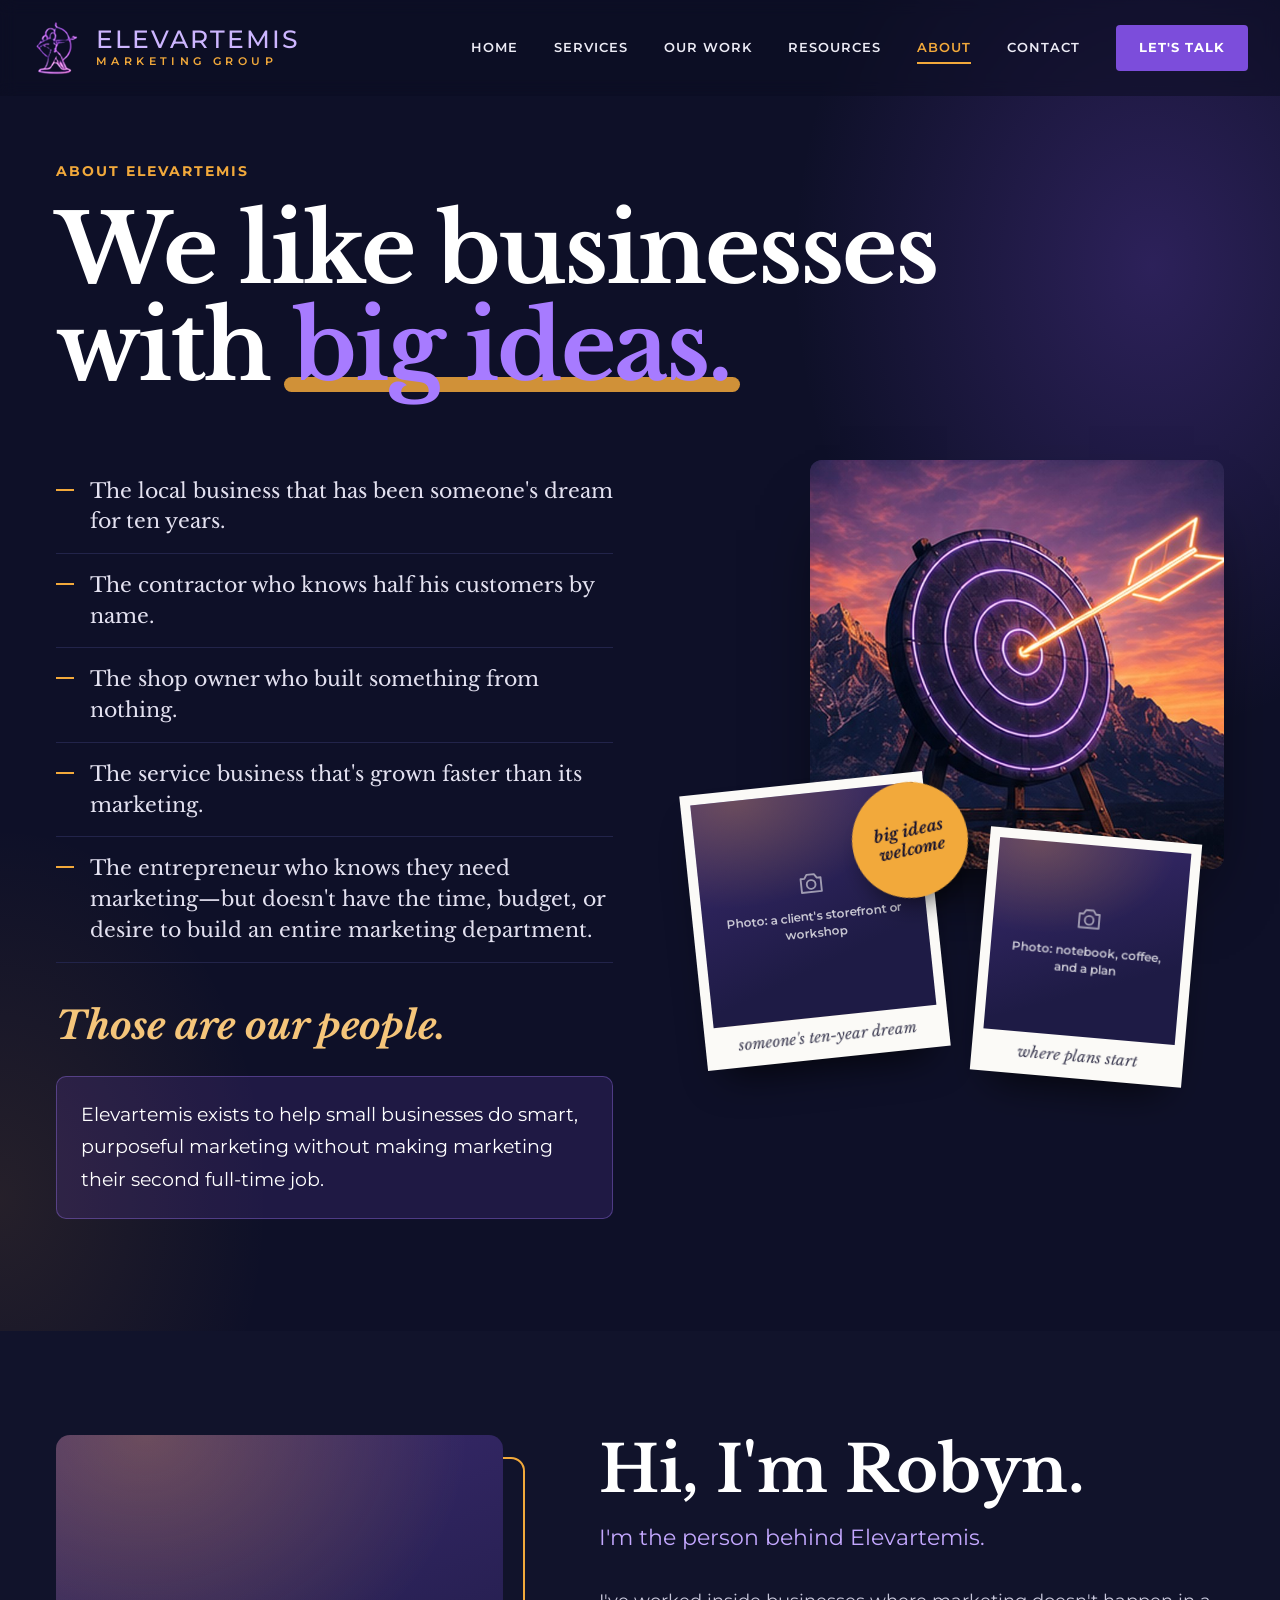
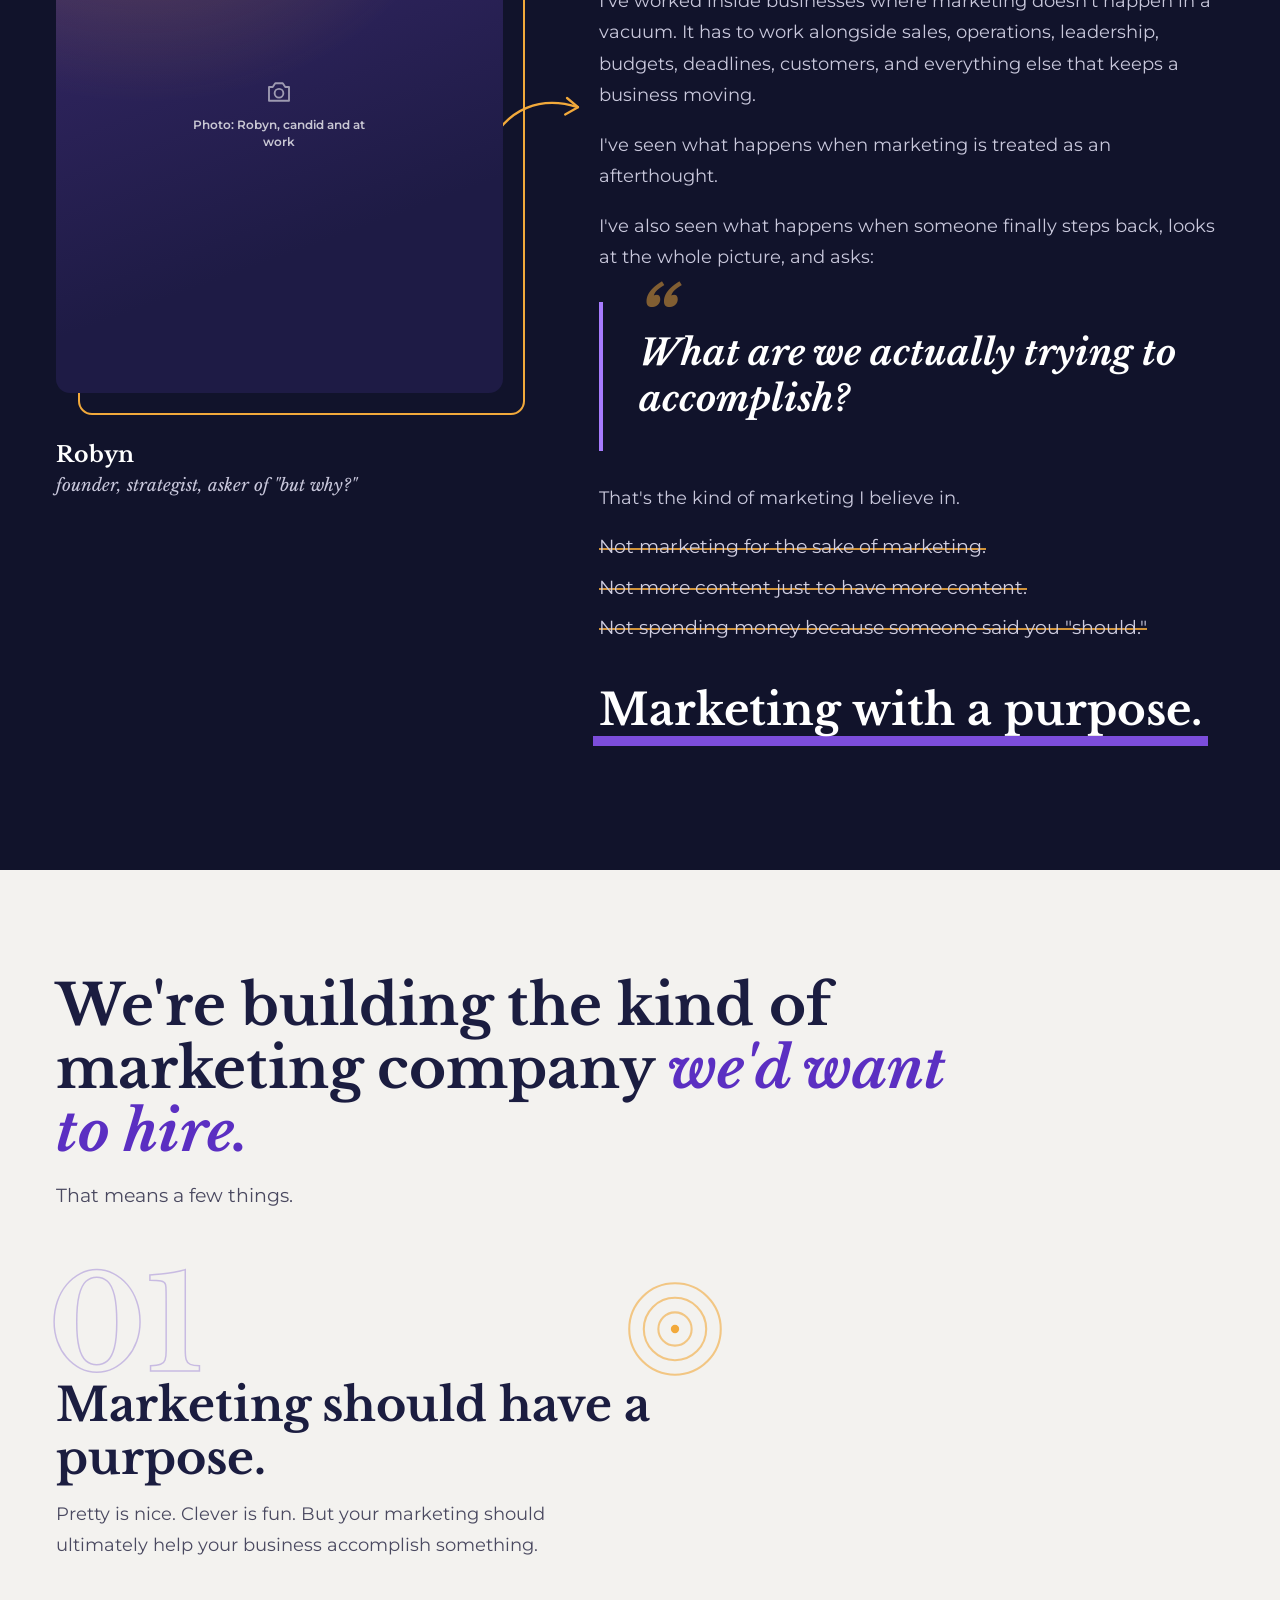
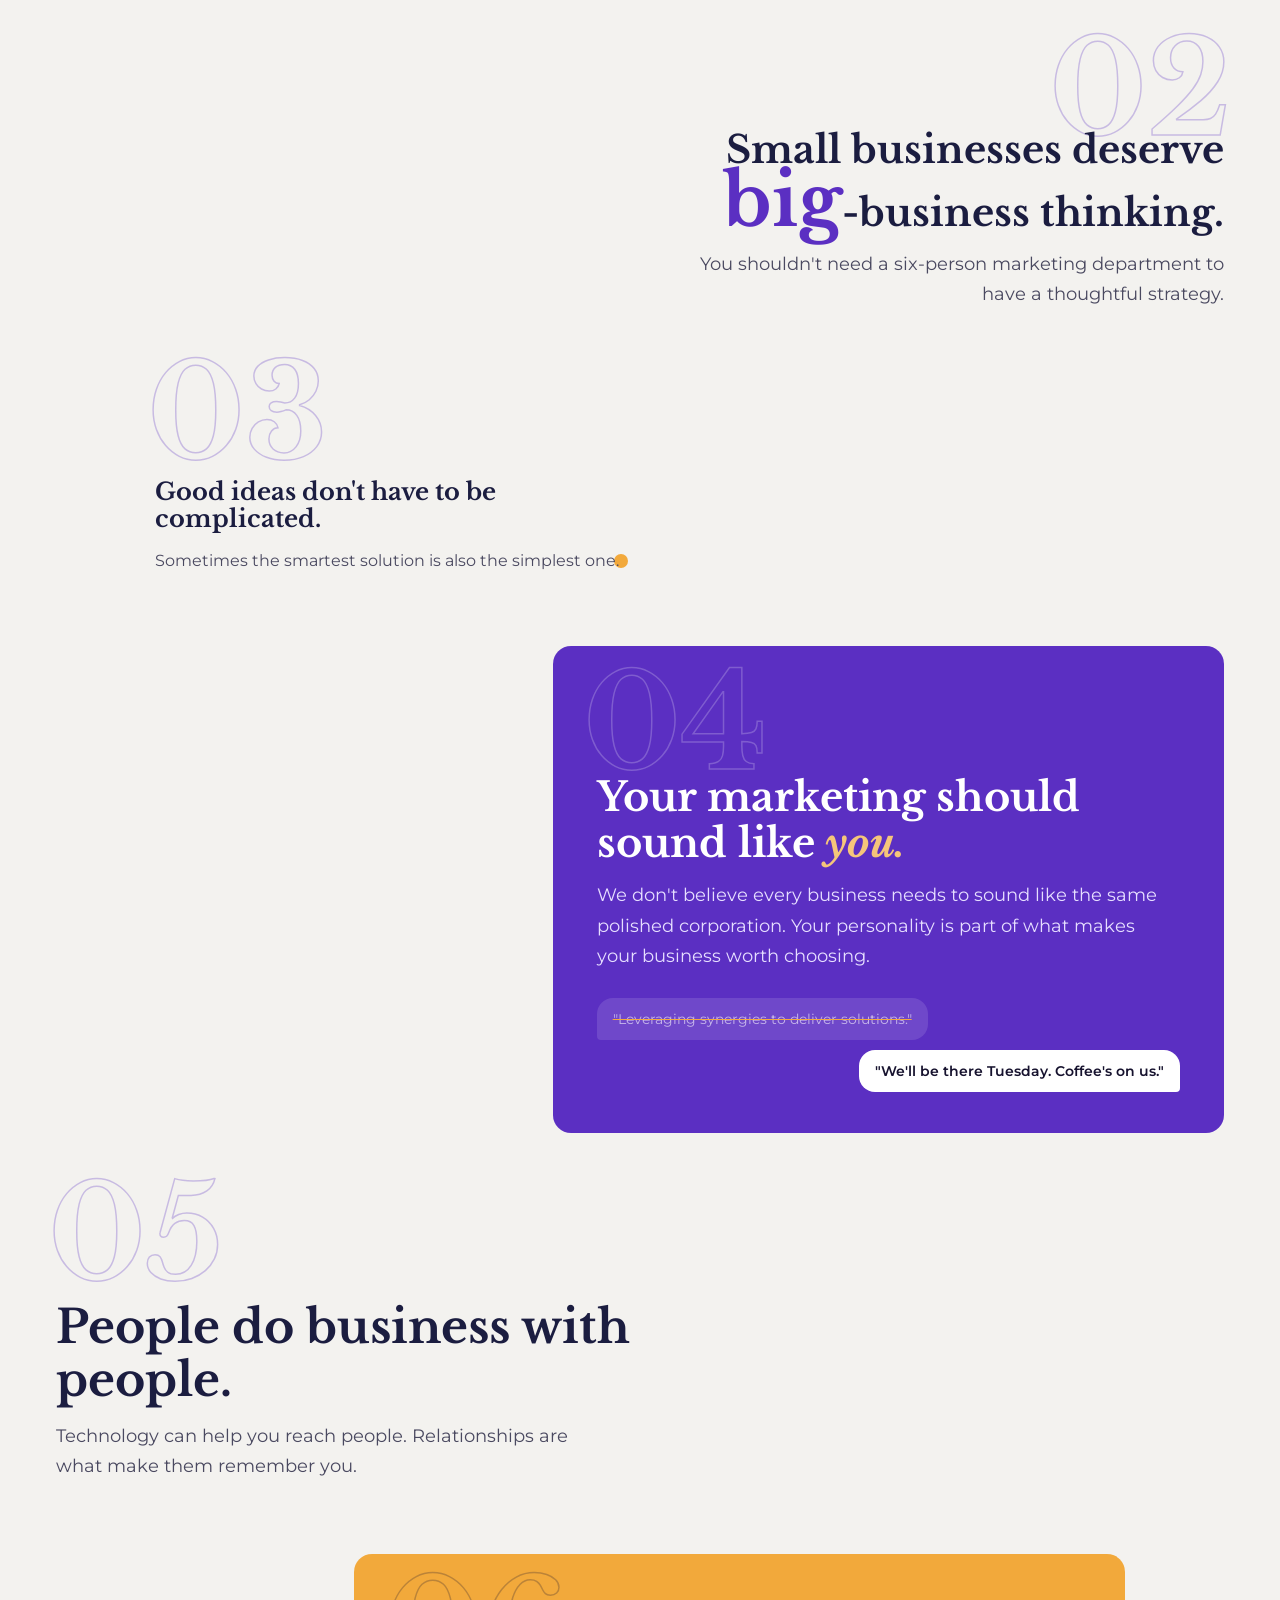
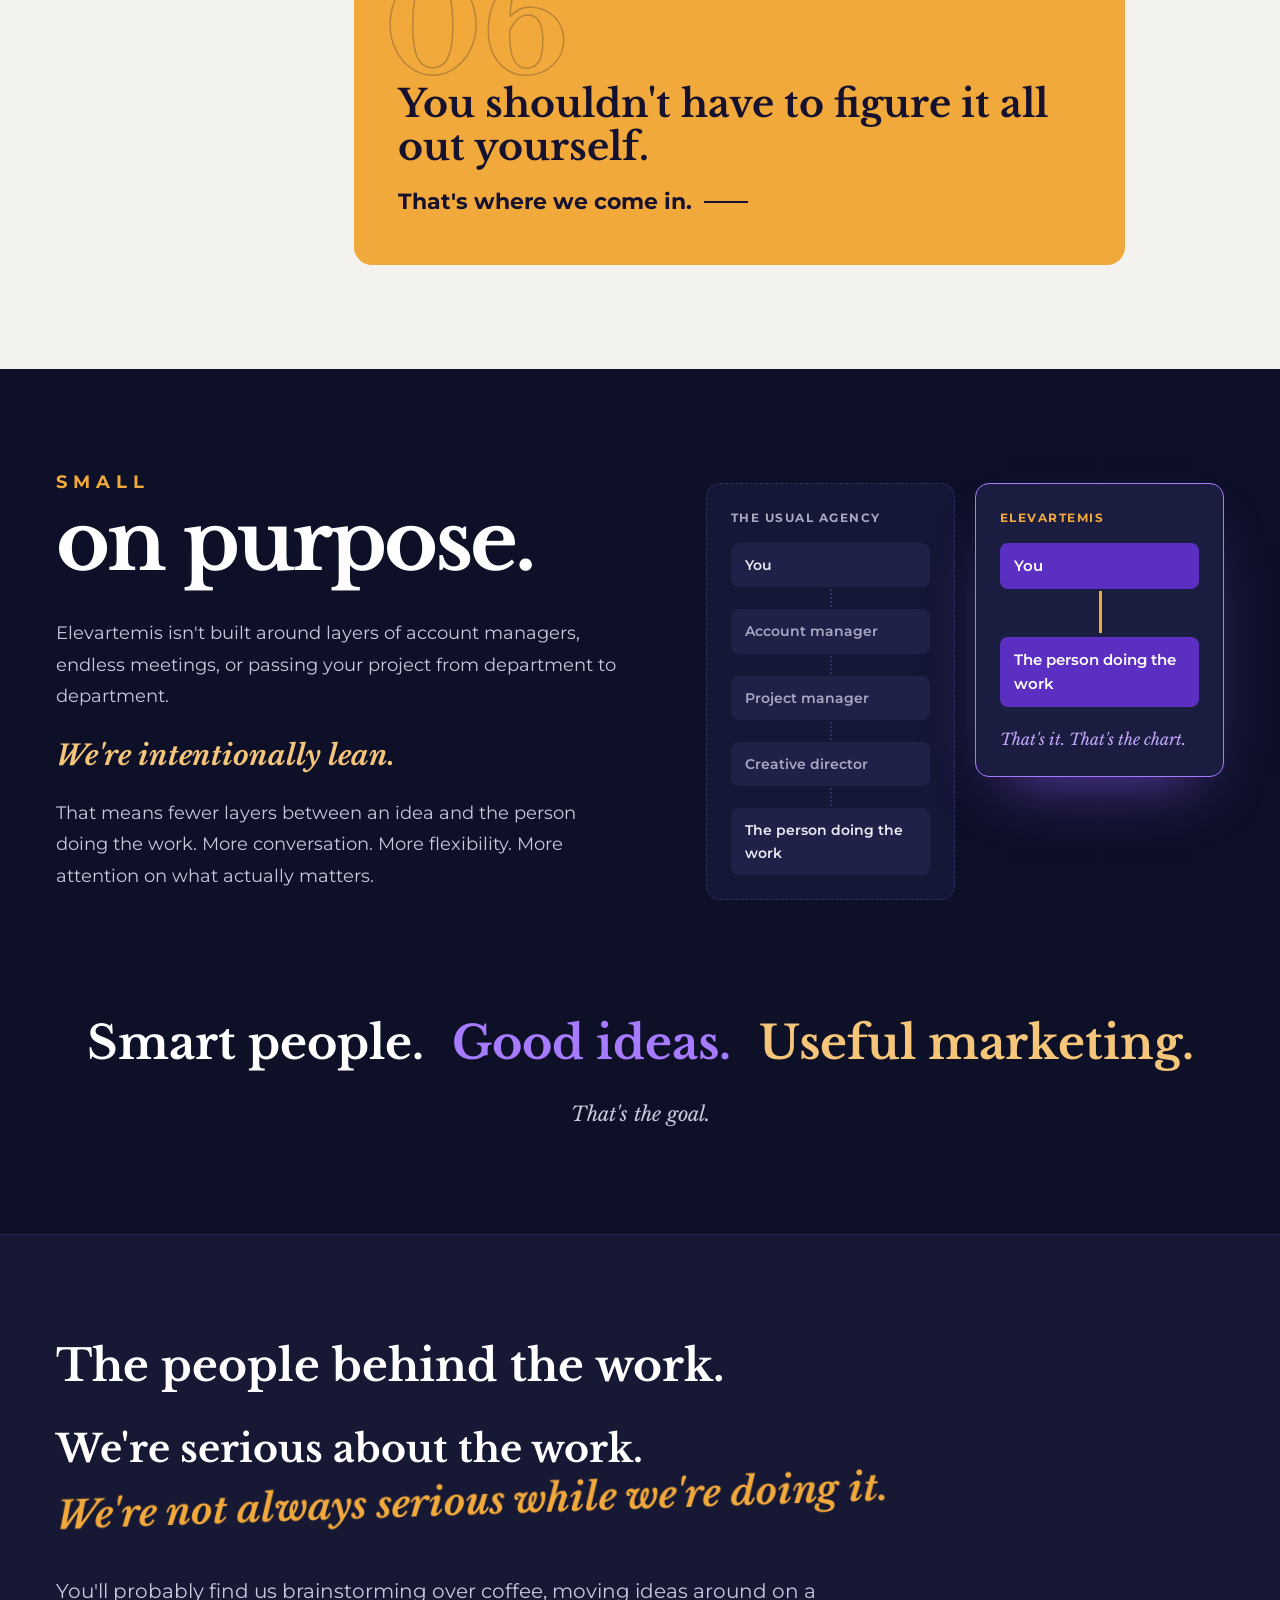
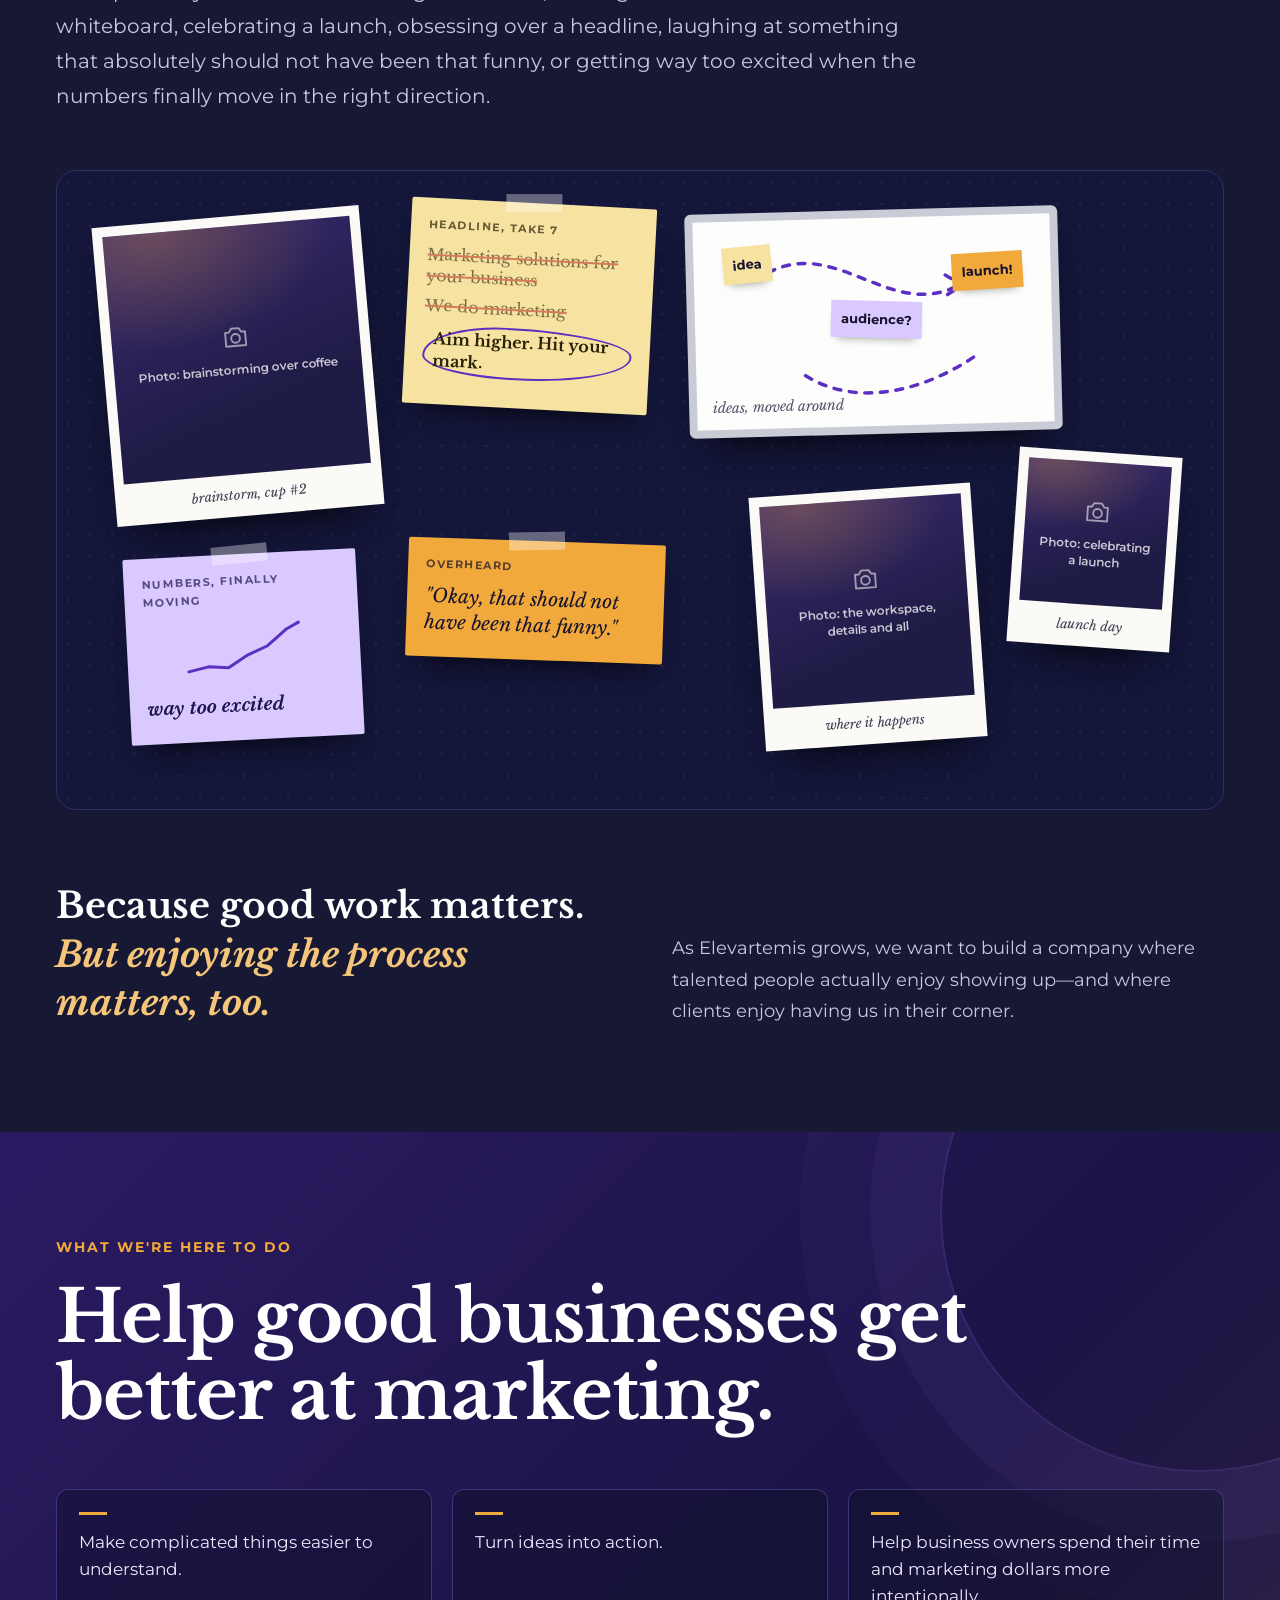
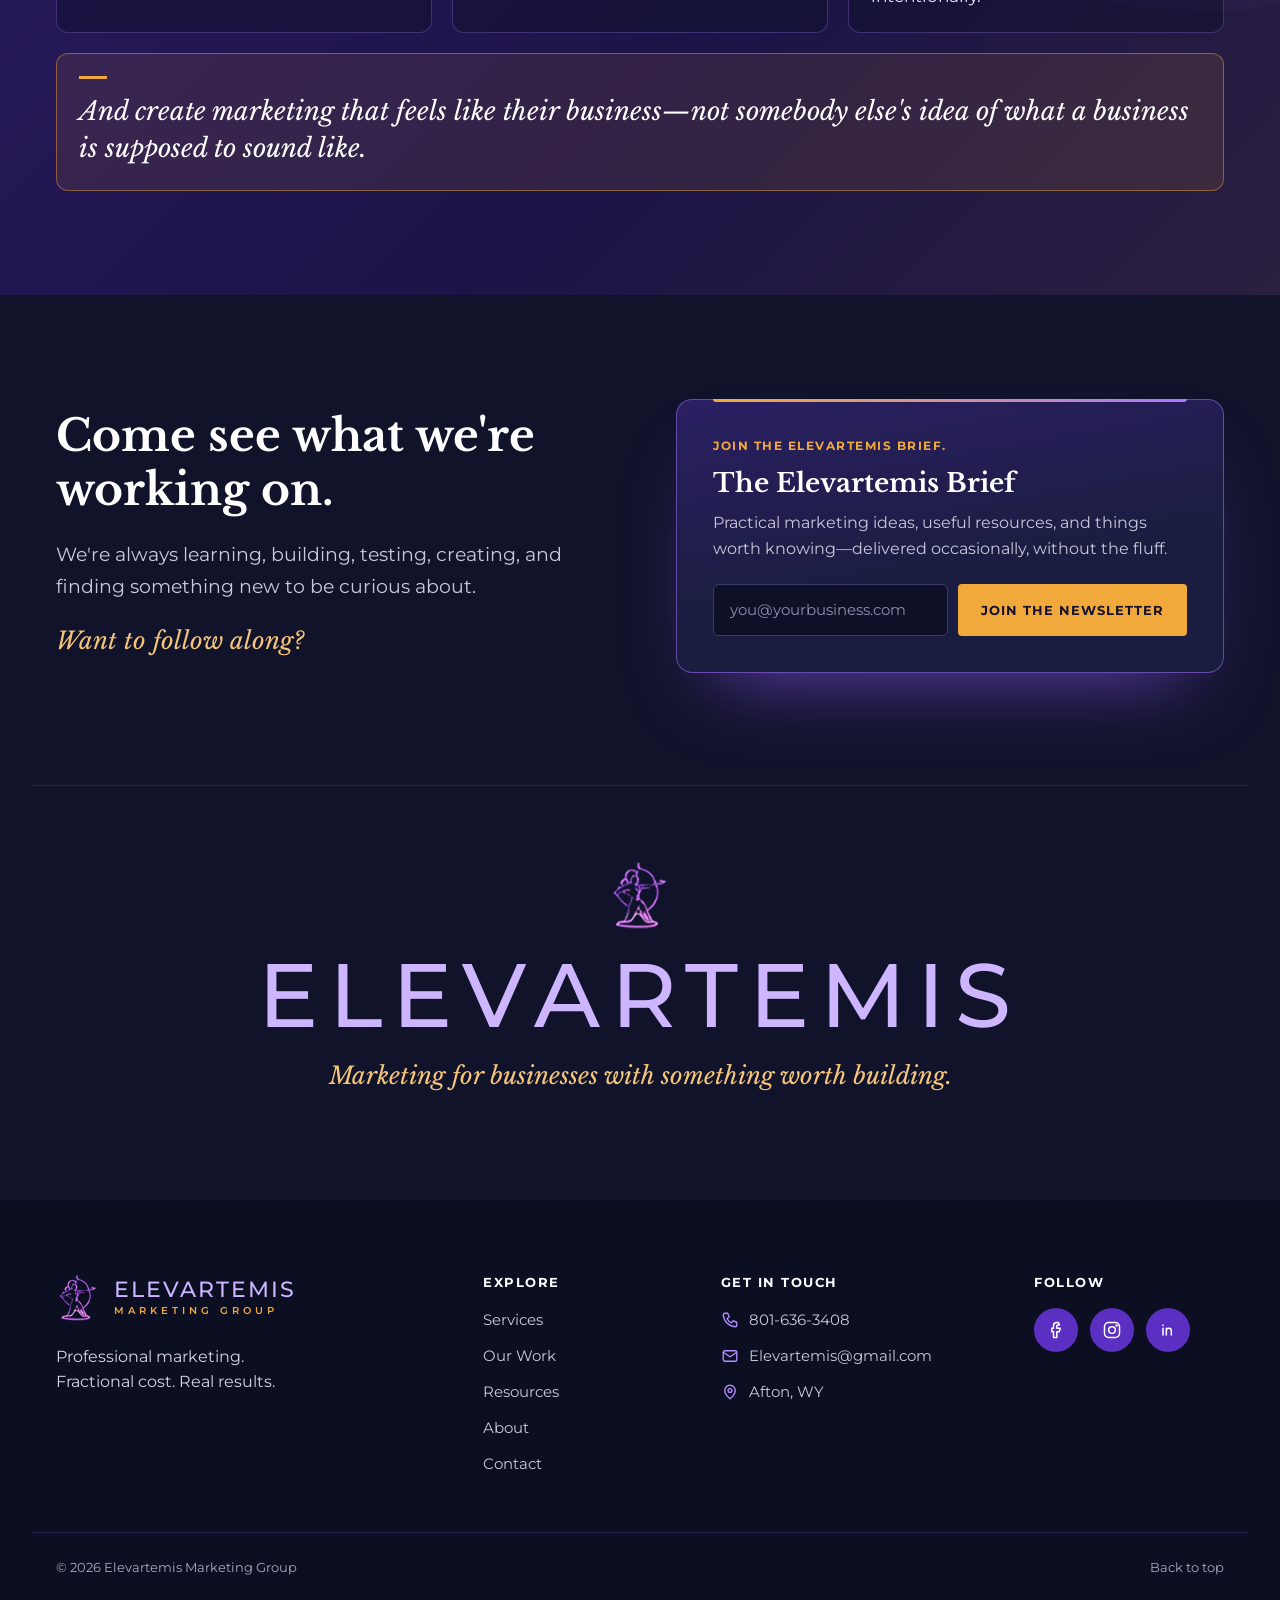
==== commit 81f07aef: "Update contact details; remove archer from Services and Our Work CTAs Phone 801-636-3408, email Elev" ====
--- a/about.html
+++ b/about.html
@@ -351,9 +351,9 @@
       </nav>
       <div class="footer-col">
         <h2 class="footer-heading">Get in touch</h2>
-        <a href="tel:3075551234" class="contact-line"><svg viewBox="0 0 24 24" aria-hidden="true"><path d="M5 3h4l2 5-3 2a12 12 0 0 0 6 6l2-3 5 2v4a2 2 0 0 1-2 2A17 17 0 0 1 3 5a2 2 0 0 1 2-2z"/></svg>307.555.1234</a>
-        <a href="mailto:hello@elevartemis.com" class="contact-line"><svg viewBox="0 0 24 24" aria-hidden="true"><rect x="3" y="5" width="18" height="14" rx="2"/><path d="M3 7l9 6 9-6"/></svg>hello@elevartemis.com</a>
-        <span class="contact-line"><svg viewBox="0 0 24 24" aria-hidden="true"><path d="M12 21s-7-6-7-11a7 7 0 0 1 14 0c0 5-7 11-7 11z"/><circle cx="12" cy="10" r="2.5"/></svg>Jackson Hole, WY</span>
+        <a href="tel:8016363408" class="contact-line"><svg viewBox="0 0 24 24" aria-hidden="true"><path d="M5 3h4l2 5-3 2a12 12 0 0 0 6 6l2-3 5 2v4a2 2 0 0 1-2 2A17 17 0 0 1 3 5a2 2 0 0 1 2-2z"/></svg>801-636-3408</a>
+        <a href="mailto:Elevartemis@gmail.com" class="contact-line"><svg viewBox="0 0 24 24" aria-hidden="true"><rect x="3" y="5" width="18" height="14" rx="2"/><path d="M3 7l9 6 9-6"/></svg>Elevartemis@gmail.com</a>
+        <span class="contact-line"><svg viewBox="0 0 24 24" aria-hidden="true"><path d="M12 21s-7-6-7-11a7 7 0 0 1 14 0c0 5-7 11-7 11z"/><circle cx="12" cy="10" r="2.5"/></svg>Afton, WY</span>
       </div>
       <div class="footer-col">
         <h2 class="footer-heading">Follow</h2>
@@ -372,6 +372,7 @@
 
   <script src="js/main.js"></script>
   <script src="js/resources-data.js"></script>
+  <script src="js/newsletter.js"></script>
   <script src="js/about.js"></script>
 </body>
 </html>
--- a/css/styles.css
+++ b/css/styles.css
@@ -170,6 +170,7 @@
   display: flex; align-items: center;
   padding: calc(var(--header-h) + 48px) 0 96px;
   background: var(--navy-800); overflow: hidden;
+  border-bottom: 1px solid var(--line-soft);
 }
 .hero-media { position: absolute; top: 0; right: 0; width: 62%; height: 100%; }
 .hero-media img {
@@ -295,6 +296,108 @@
 .service-card h3 { font-size: 16px; font-weight: 700; letter-spacing: 1.5px; text-transform: uppercase; color: #fff; }
 .service-card p { font-size: 15px; line-height: 1.6; color: var(--text-soft); }
 
+/* "What we do" outcome cards (home) */
+.wwd-head { display: grid; grid-template-columns: 1fr 1fr; gap: 72px; align-items: end; margin-bottom: 56px; }
+.wwd-head .section-title { margin-bottom: 0; }
+.wwd-head .section-title .accent { display: block; }
+.wwd-copy p { font-size: 18px; line-height: 1.7; color: var(--text-soft); }
+.wwd-copy p + p { margin-top: 16px; color: var(--text); }
+.outcome-grid { display: grid; grid-template-columns: repeat(4, minmax(0, 1fr)); gap: 20px; }
+.outcome-card { padding: 30px 24px 28px; display: flex; flex-direction: column; gap: 14px; }
+.outcome-icon {
+  width: 52px; height: 52px; border-radius: 12px; display: flex; align-items: center; justify-content: center;
+  background: rgba(167, 123, 255, .14); margin-bottom: 6px;
+  transition: transform .45s var(--ease-out), background-color .3s;
+}
+.outcome-icon svg { width: 28px; height: 28px; fill: none; stroke: #B48CFF; stroke-width: 1.7; stroke-linecap: round; stroke-linejoin: round; }
+.outcome-card.warm .outcome-icon { background: rgba(242, 169, 59, .14); }
+.outcome-card.warm .outcome-icon svg { stroke: var(--orange); }
+.outcome-card:hover .outcome-icon { transform: translateY(-3px) rotate(-5deg); }
+.outcome-card h3 { font-family: var(--serif); font-size: clamp(19px, 1.6vw, 21px); line-height: 1.3; color: #fff; }
+.outcome-card p { font-size: 15px; line-height: 1.7; color: var(--text-soft); flex: 1; }
+.outcome-tags { list-style: none; margin: 8px 0 0; padding: 0; display: flex; flex-wrap: wrap; gap: 6px 0; }
+.outcome-tags li { font-size: 12px; font-weight: 700; letter-spacing: 1.2px; text-transform: uppercase; color: var(--lavender); }
+.outcome-tags li:not(:last-child)::after { content: "·"; margin: 0 10px; color: var(--text-muted); }
+.outcome-card.warm .outcome-tags li { color: var(--orange-soft); }
+/* "The Elevartemis approach" statement (home) */
+.approach {
+  position: relative; overflow: hidden; margin-top: 72px;
+  display: grid; grid-template-columns: 1.25fr 1fr; gap: 56px; align-items: center;
+  padding: 64px; border-radius: 20px;
+  background:
+    radial-gradient(60% 90% at 100% 50%, rgba(124, 77, 219, .30), transparent 70%),
+    linear-gradient(135deg, #22194F 0%, #171936 65%);
+  border: 1px solid rgba(167, 123, 255, .4);
+}
+.approach-title { font-family: var(--serif); font-weight: 700; font-size: clamp(30px, 3.4vw, 44px); line-height: 1.18; color: #fff; margin-bottom: 26px; }
+.approach-title .accent { display: block; margin-top: 4px; }
+.approach-copy > p:not(.eyebrow) { font-size: 18px; line-height: 1.7; color: var(--text-soft); max-width: 600px; }
+.approach-copy > p + p { margin-top: 14px; }
+.approach-copy .approach-punch {
+  margin-top: 22px !important; font-family: var(--serif); font-style: italic; font-weight: 700;
+  font-size: clamp(22px, 2.2vw, 28px); color: var(--orange-soft) !important;
+}
+.approach-btn { margin-top: 30px; gap: 10px; }
+.approach-btn span { transition: transform .3s var(--ease-out); }
+.approach-btn:hover span { transform: translateX(4px); }
+
+.approach-visual { position: relative; width: 100%; max-width: 420px; aspect-ratio: 1; margin: 0 auto; }
+.approach-lines { position: absolute; inset: 0; width: 100%; height: 100%; fill: none; stroke: rgba(167, 123, 255, .55); stroke-width: 1.6; stroke-linecap: round; }
+.approach-lines .orbit { stroke: rgba(167, 123, 255, .14); stroke-dasharray: 4 7; }
+.approach-lines .ring { stroke: rgba(242, 169, 59, .55); stroke-dasharray: 6 6; }
+.js .approach-lines path { stroke-dasharray: 200; stroke-dashoffset: 200; }
+.js .approach-lines .ring { stroke-dasharray: 900; stroke-dashoffset: 900; }
+.js .approach.is-visible .approach-lines path { stroke-dashoffset: 0; transition: stroke-dashoffset 1s var(--ease-out) .3s; }
+.js .approach.is-visible .approach-lines .ring { stroke-dashoffset: 0; transition: stroke-dashoffset 1.6s var(--ease-out) 1s; }
+.approach-lines .orbit { animation: orbit 60s linear infinite; transform-origin: 200px 200px; }
+@keyframes orbit { to { transform: rotate(360deg); } }
+
+.node {
+  position: absolute; transform: translate(-50%, -50%);
+  padding: 9px 14px; border-radius: 99px; white-space: nowrap;
+  background: #1B1D40; border: 1px solid rgba(167, 123, 255, .5);
+  font-size: 13px; font-weight: 700; color: #fff;
+  box-shadow: 0 10px 24px -12px rgba(0,0,0,.8);
+  transition: border-color .3s, background-color .3s;
+}
+.node:hover { border-color: var(--orange); }
+.n1 { left: 50%; top: 15%; }
+.n2 { left: 83.25%; top: 39.25%; }
+.n3 { left: 70.5%; top: 78.25%; }
+.n4 { left: 29.5%; top: 78.25%; }
+.n5 { left: 16.75%; top: 39.25%; }
+.n-center {
+  left: 50%; top: 50%; display: flex; flex-direction: column; align-items: center; gap: 4px;
+  width: 104px; height: 104px; border-radius: 50%; justify-content: center; padding: 0;
+  background: var(--purple-deep); border: 2px solid var(--purple-bright);
+  box-shadow: 0 0 0 10px rgba(124, 77, 219, .15), 0 20px 40px -16px rgba(0,0,0,.9);
+}
+.n-center img { width: 34px; height: 38px; object-fit: contain; }
+.n-center b { font-size: 12px; letter-spacing: 1px; text-transform: uppercase; }
+.js .approach .node { opacity: 0; scale: .7; }
+.js .approach.is-visible .node { opacity: 1; scale: 1; transition: opacity .5s ease, scale .6s cubic-bezier(.34, 1.56, .64, 1); }
+.js .approach.is-visible .n-center { transition-delay: .1s; }
+.js .approach.is-visible .n1 { transition-delay: .55s; }
+.js .approach.is-visible .n2 { transition-delay: .7s; }
+.js .approach.is-visible .n3 { transition-delay: .85s; }
+.js .approach.is-visible .n4 { transition-delay: 1s; }
+.js .approach.is-visible .n5 { transition-delay: 1.15s; }
+
+@media (max-width: 1024px) {
+  .approach { grid-template-columns: 1fr; padding: 48px 36px; gap: 40px; }
+}
+@media (max-width: 560px) {
+  .approach { padding: 36px 22px; margin-top: 56px; }
+  .approach-btn { width: 100%; }
+  .approach-visual { max-width: 340px; }
+  .node { font-size: 11.5px; padding: 7px 11px; white-space: normal; max-width: 92px; text-align: center; line-height: 1.25; border-radius: 14px; }
+  .n-center { width: 86px; height: 86px; max-width: none; border-radius: 50%; }
+}
+@media (prefers-reduced-motion: reduce) {
+  .approach-lines .orbit { animation: none; }
+  .js .approach .node { opacity: 1; scale: 1; }
+  .js .approach-lines path, .js .approach-lines .ring { stroke-dashoffset: 0; }
+}
 .services-more { margin-top: 48px; display: flex; justify-content: center; align-items: center; flex-wrap: wrap; gap: 20px 28px; text-align: center; }
 .services-more p { color: var(--text-soft); }
 
@@ -413,6 +516,8 @@
 .js .cta-archer { transform: translateX(-40px); opacity: 0; transition: transform 1.2s var(--ease-out), opacity 1.2s ease; }
 .js .cta.is-visible .cta-archer { transform: none; opacity: .95; }
 .cta-inner { position: relative; display: flex; align-items: center; justify-content: space-between; gap: 48px; padding-left: 220px; }
+/* CTA without the archer (home): drop the space reserved for the image */
+.cta-plain .cta-inner { padding-left: 24px; }
 .cta-title { font-family: var(--serif); font-weight: 700; font-size: clamp(30px, 3.2vw, 40px); line-height: 1.25; color: #fff; max-width: 720px; }
 .cta-title .accent { color: var(--lavender); display: block; }
 .cta-actions { display: flex; flex-direction: column; align-items: center; gap: 16px; flex-shrink: 0; }
@@ -460,7 +565,8 @@
    ========================================================= */
 @media (max-width: 1180px) {
   .main-nav { gap: 24px; }
-  .service-grid { grid-template-columns: repeat(2, minmax(0, 1fr)); }
+  .service-grid, .outcome-grid { grid-template-columns: repeat(2, minmax(0, 1fr)); }
+  .wwd-head { grid-template-columns: 1fr; gap: 24px; }
   .trust-inner { flex-direction: column; align-items: stretch; gap: 20px; text-align: center; }
   .trust-label { flex: none; }
   .cta-inner { padding-left: 180px; }
@@ -502,7 +608,8 @@
   .section { padding: 72px 0; }
   .section-head.split { flex-direction: column; align-items: flex-start; }
   .logo-row { grid-template-columns: repeat(2, minmax(0, 1fr)); }
-  .service-grid, .blog-grid { grid-template-columns: 1fr; }
+  .service-grid, .blog-grid, .outcome-grid { grid-template-columns: 1fr; }
+  .outcome-card { padding: 28px 24px; }
   .rule-label::before, .rule-label::after { width: 40px; }
   .hero-actions .btn { width: 100%; }
   .cta { padding: 64px 0 220px; }
@@ -510,6 +617,7 @@
   .js .cta-archer { transform: translate(-50%, 30px); }
   .js .cta.is-visible .cta-archer { transform: translateX(-50%); }
   .cta-inner { padding-left: 24px; flex-direction: column; align-items: flex-start; }
+  .cta.cta-plain { padding-bottom: 64px; }
   .cta-actions { align-items: flex-start; width: 100%; }
   .cta-actions .btn { width: 100%; }
   .footer-grid { grid-template-columns: 1fr; }
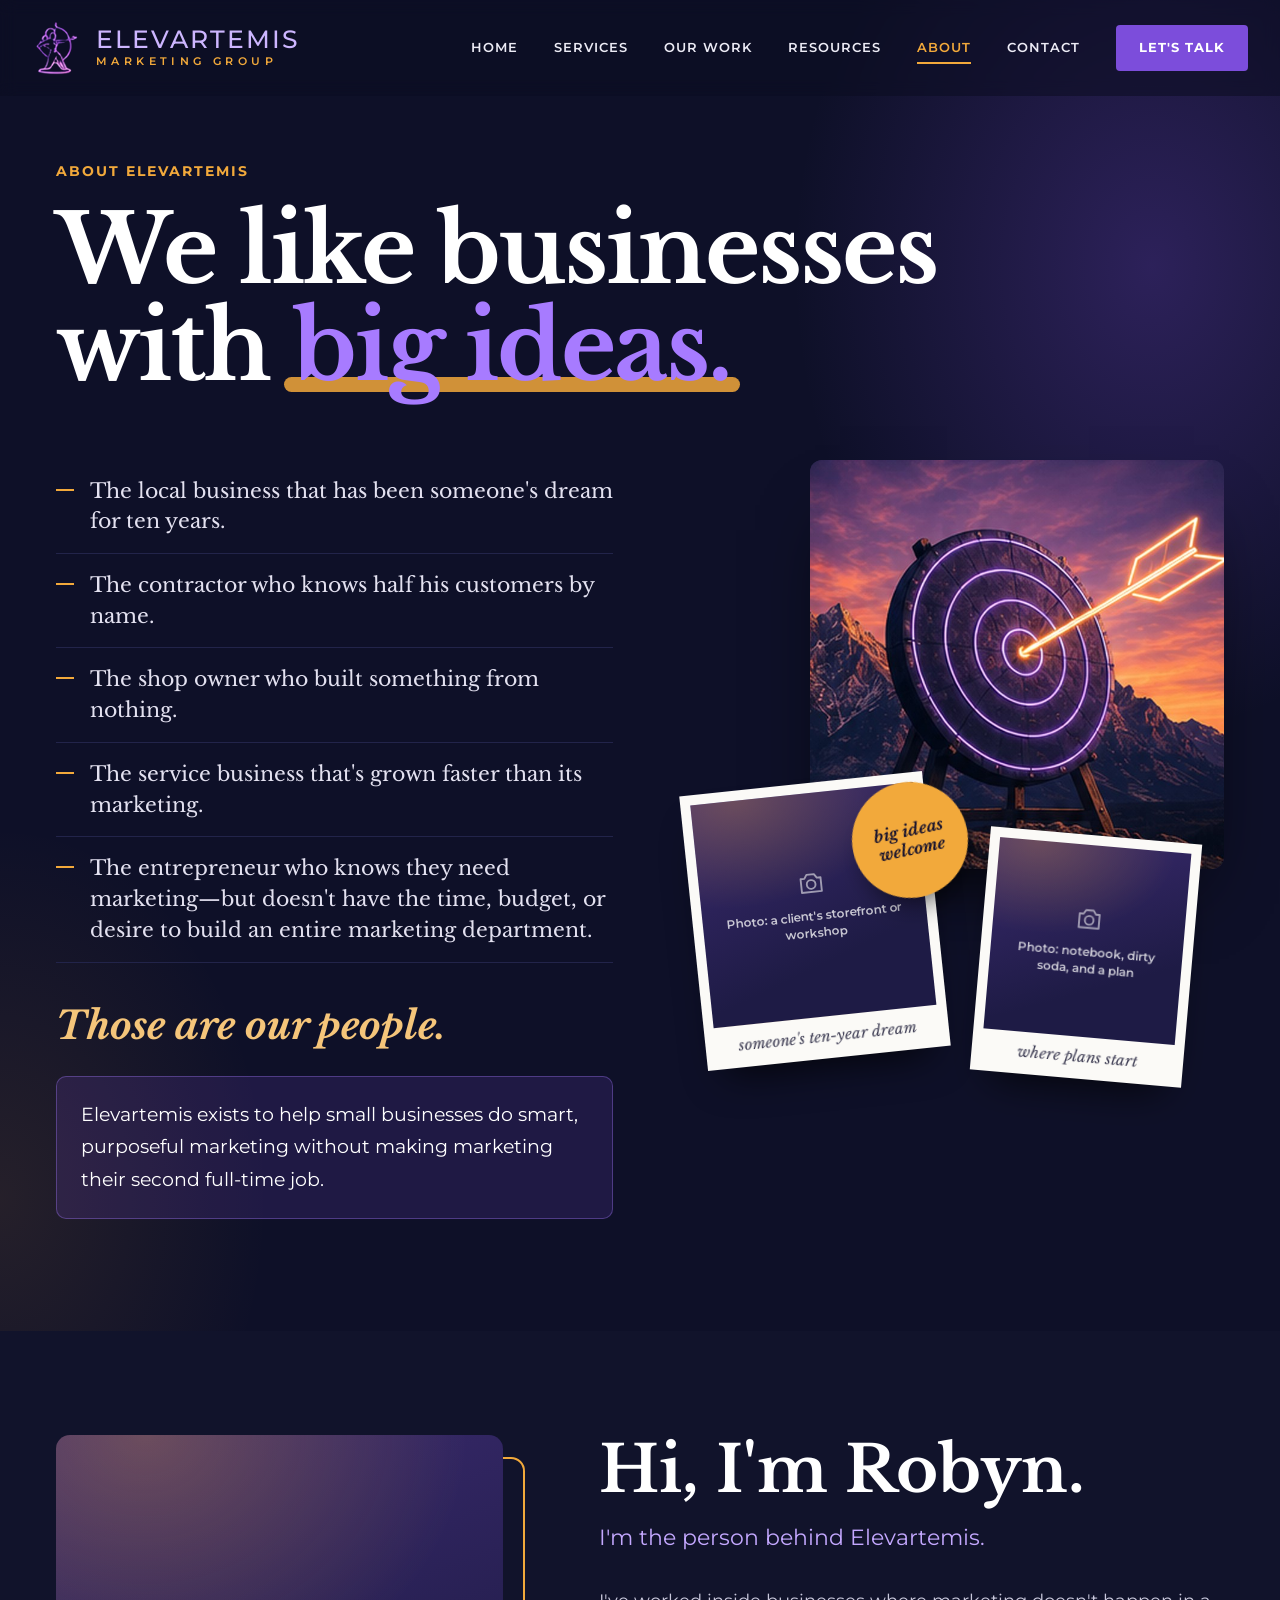
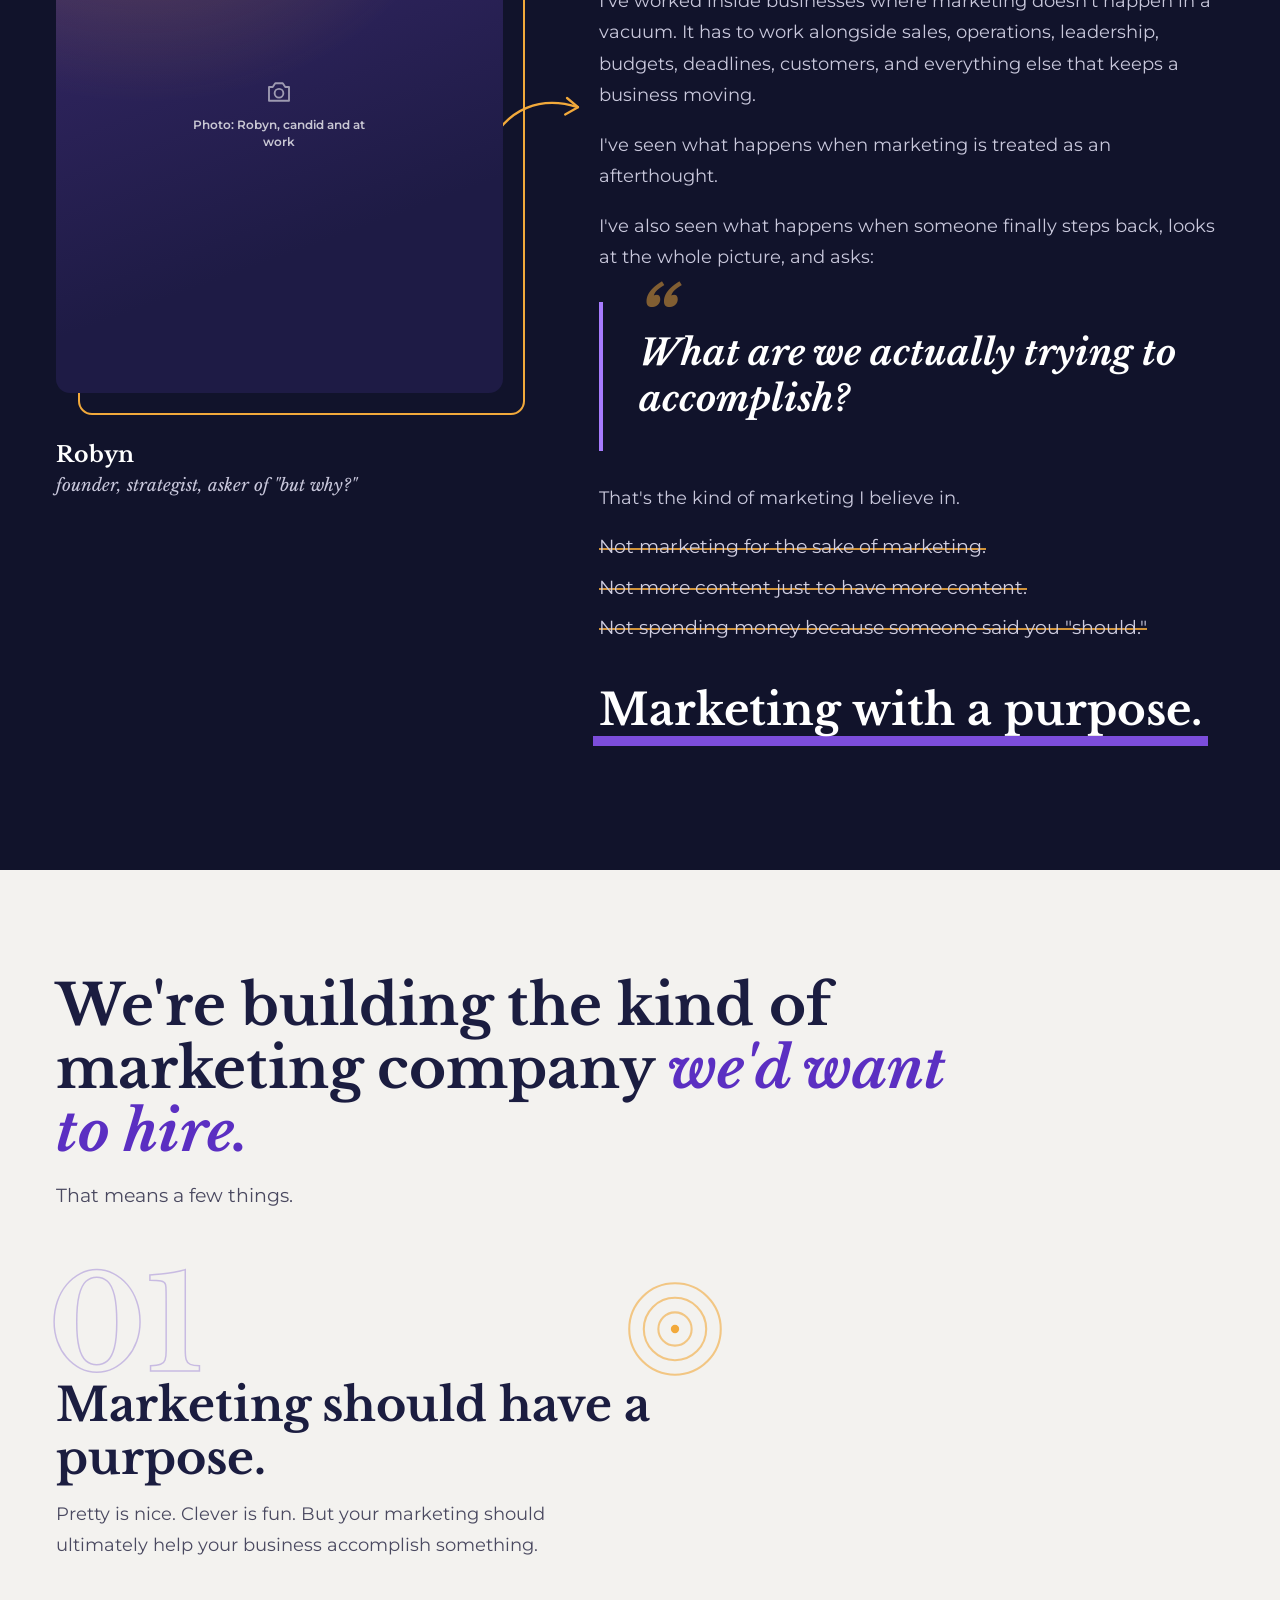
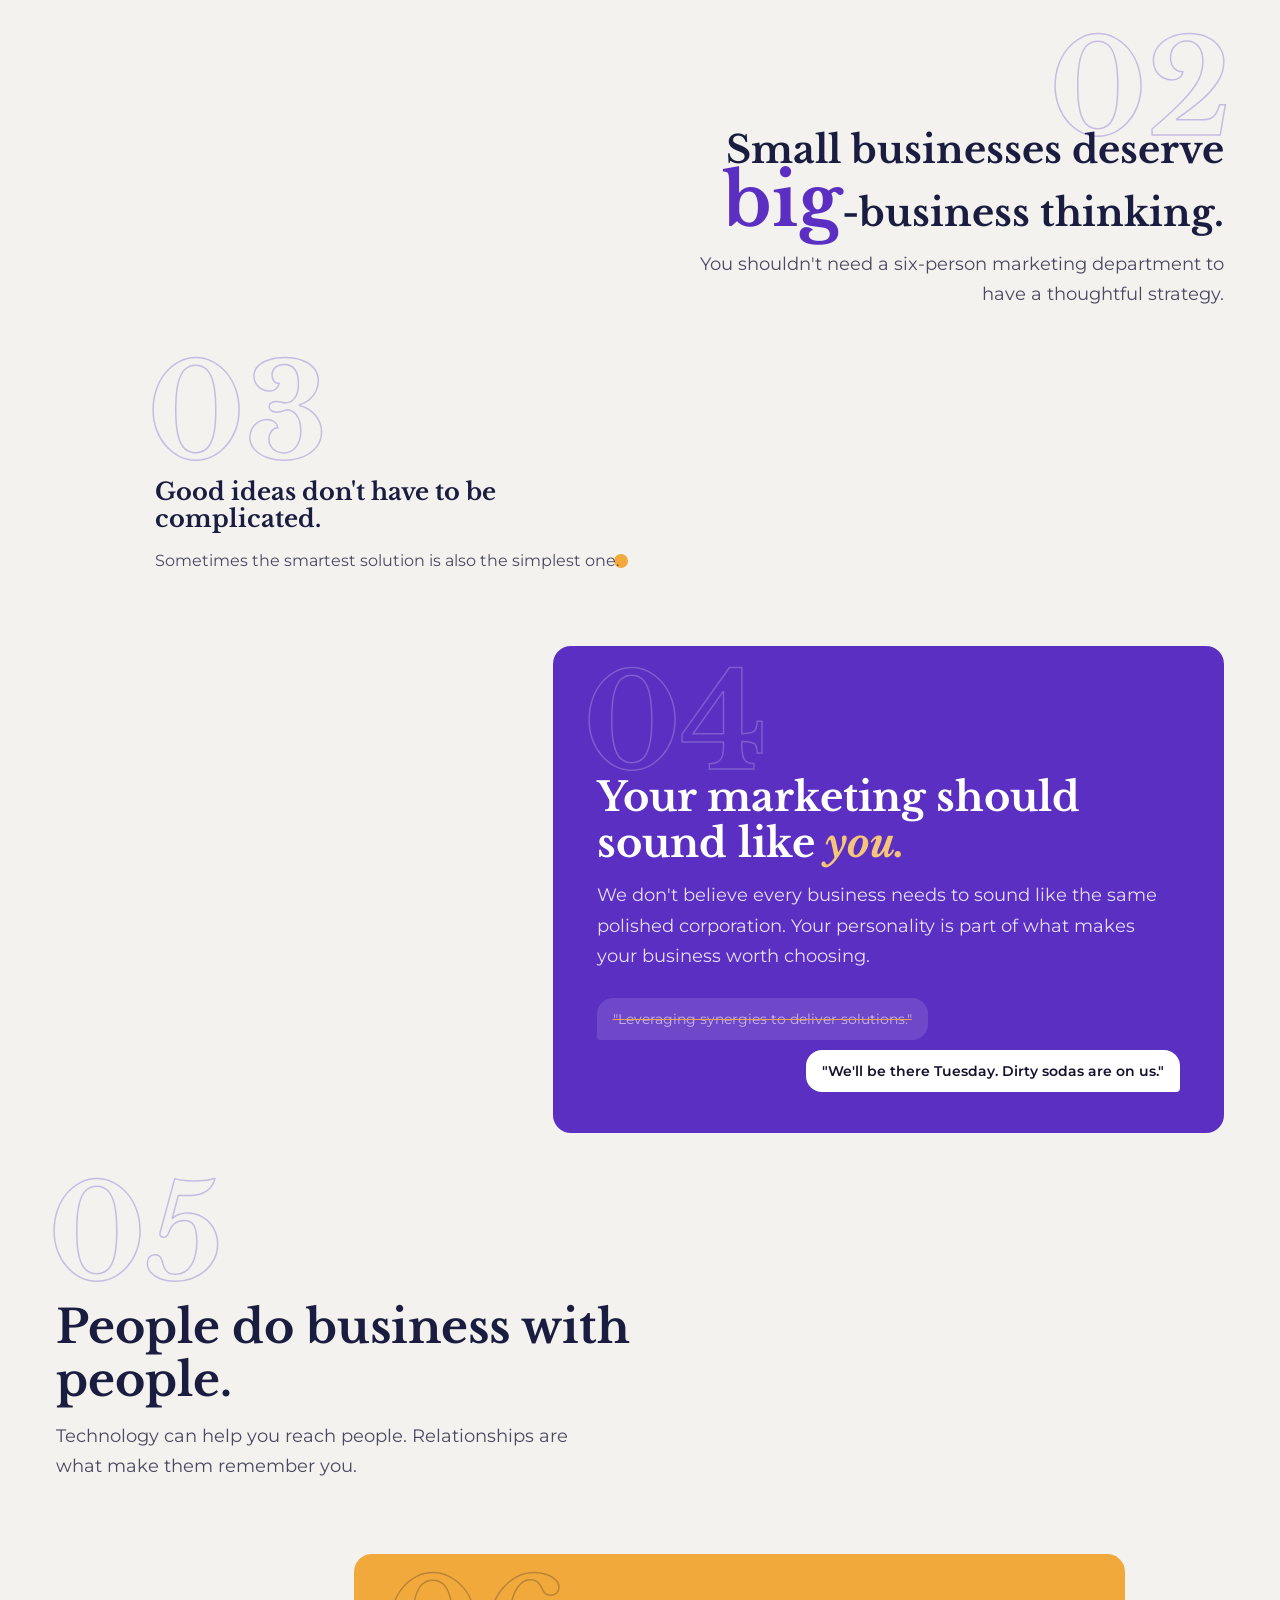
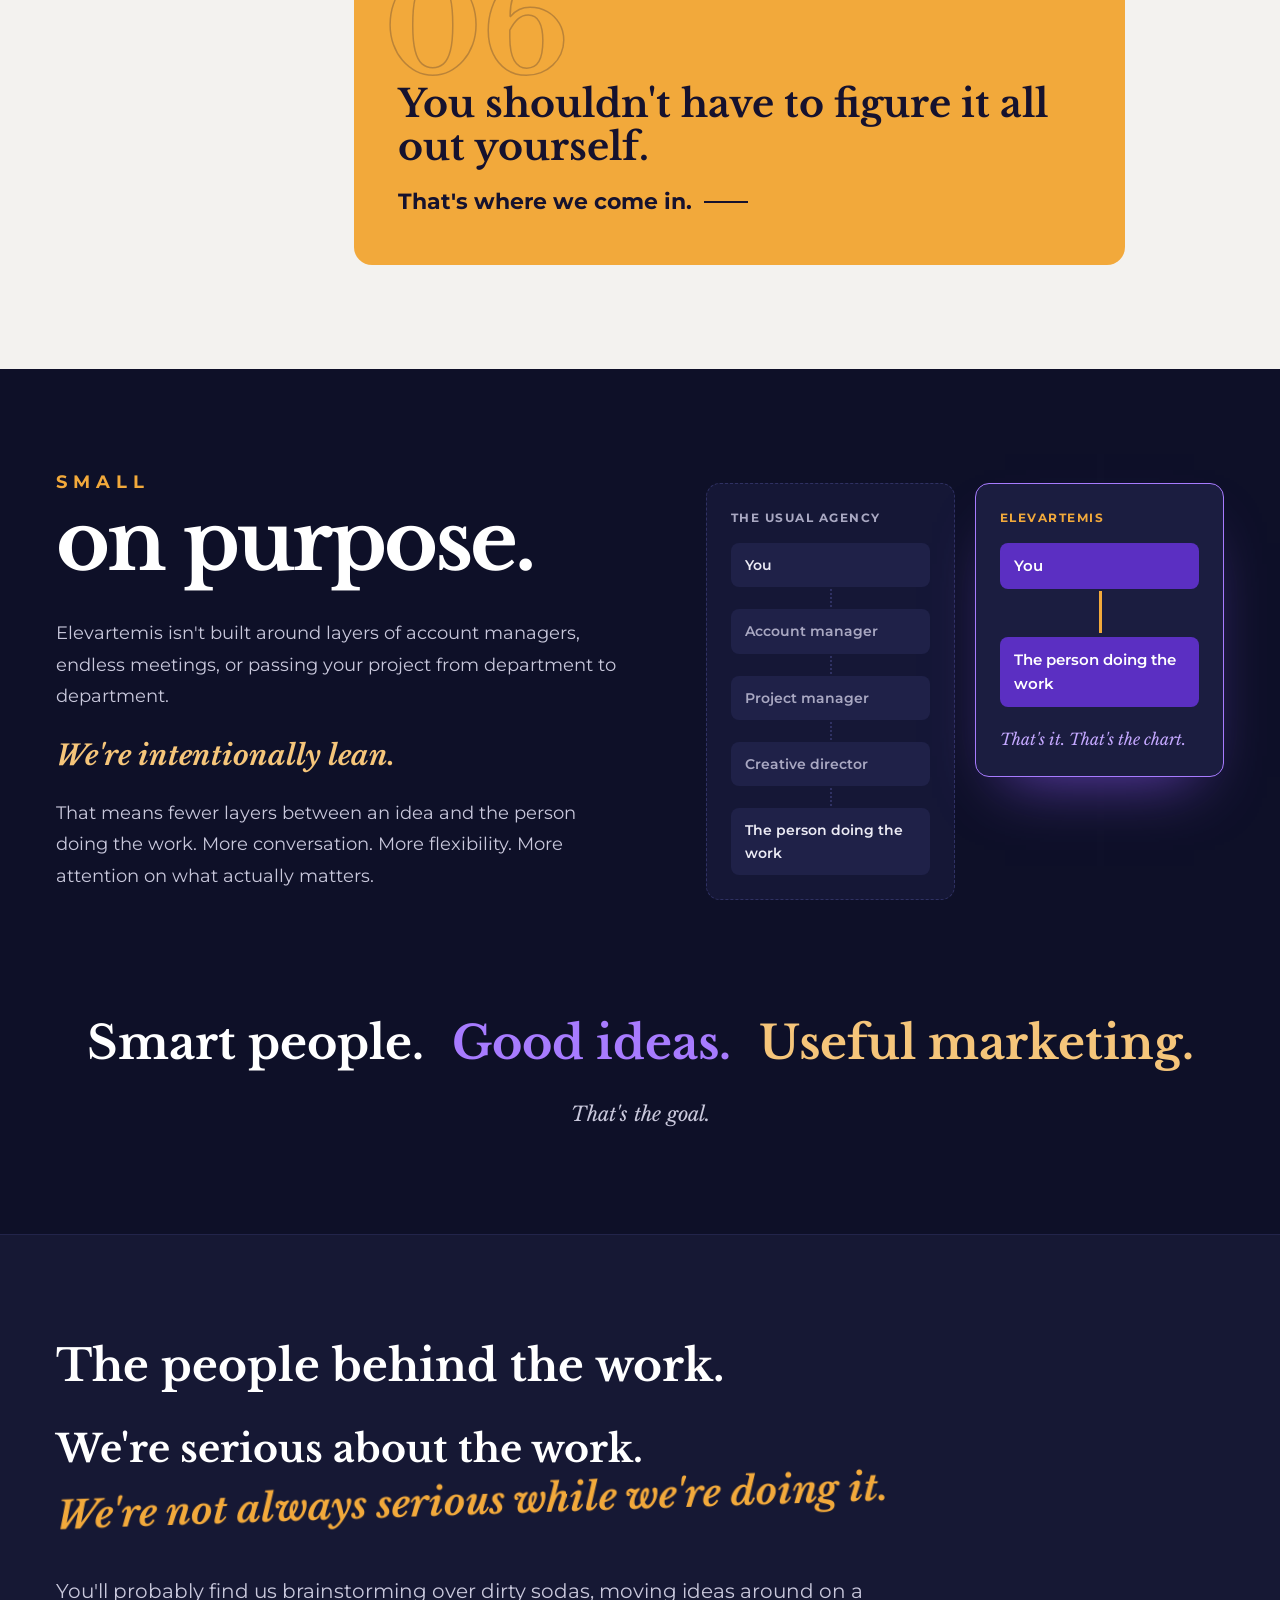
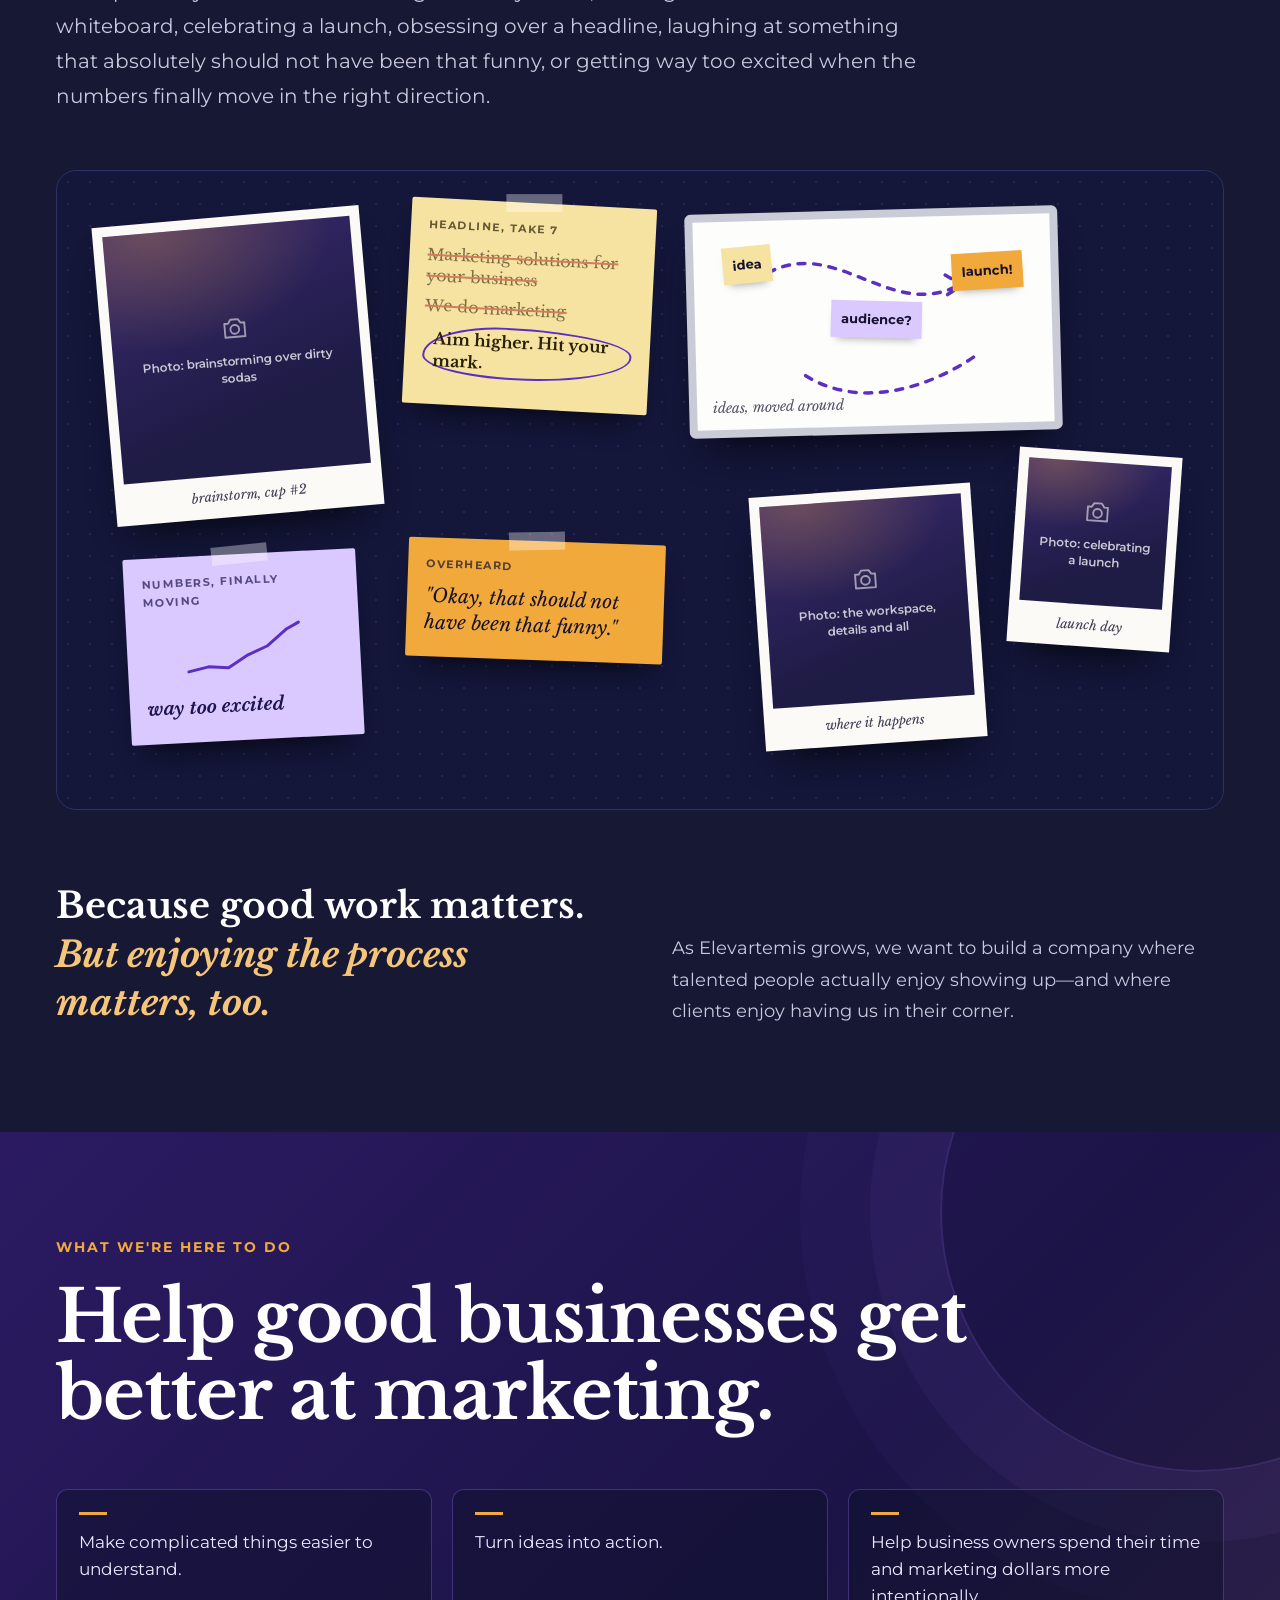
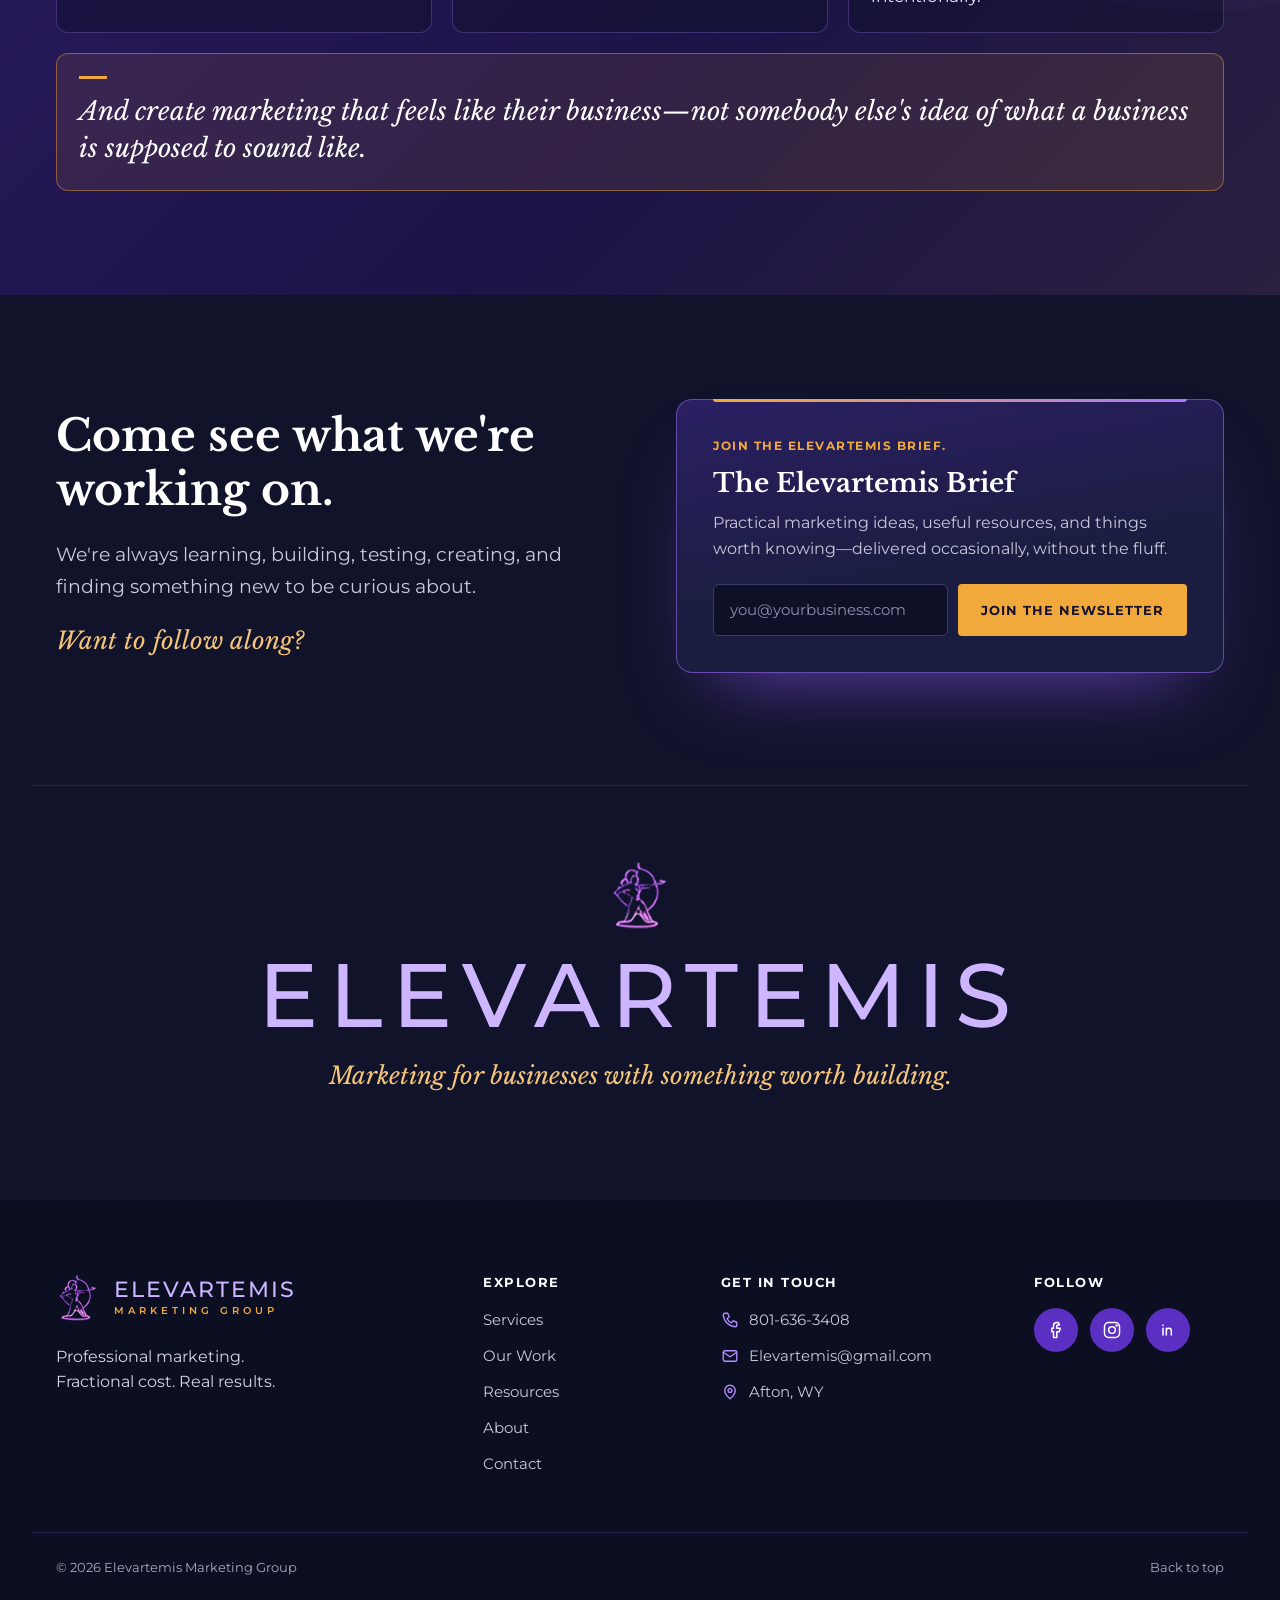
==== commit 3d1f428c: "Swap coffee references for dirty sodas About page (speech bubble, culture line, two photo placeholde" ====
--- a/about.html
+++ b/about.html
@@ -79,7 +79,7 @@
               <figcaption>someone's ten-year dream</figcaption>
             </figure>
             <figure class="photo-slot c3 polaroid">
-              <div class="photo-empty"><svg viewBox="0 0 24 24"><path d="M4 8h3l2-3h6l2 3h3v11H4z"/><circle cx="12" cy="13" r="3.5"/></svg><span>Photo: notebook, coffee, and a plan</span></div>
+              <div class="photo-empty"><svg viewBox="0 0 24 24"><path d="M4 8h3l2-3h6l2 3h3v11H4z"/><circle cx="12" cy="13" r="3.5"/></svg><span>Photo: notebook, dirty soda, and a plan</span></div>
               <figcaption>where plans start</figcaption>
             </figure>
             <span class="sticker">big ideas welcome</span>
@@ -159,7 +159,7 @@
               <h3>Your marketing should sound like <span class="like-you">you.</span></h3>
               <p>We don't believe every business needs to sound like the same polished corporation. Your personality is part of what makes your business worth choosing.</p>
             </div>
-            <div class="bubbles" aria-hidden="true"><span class="b-generic">"Leveraging synergies to deliver solutions."</span><span class="b-you">"We'll be there Tuesday. Coffee's on us."</span></div>
+            <div class="bubbles" aria-hidden="true"><span class="b-generic">"Leveraging synergies to deliver solutions."</span><span class="b-you">"We'll be there Tuesday. Dirty sodas are on us."</span></div>
           </li>
 
           <li class="phil p5" data-reveal>
@@ -232,12 +232,12 @@
           <p class="not-serious" data-reveal>We're not always serious while we're doing it.</p>
         </div>
 
-        <p class="culture-sentence" data-reveal>You'll probably find us brainstorming over coffee, moving ideas around on a whiteboard, celebrating a launch, obsessing over a headline, laughing at something that absolutely should not have been that funny, or getting way too excited when the numbers finally move in the right direction.</p>
+        <p class="culture-sentence" data-reveal>You'll probably find us brainstorming over dirty sodas, moving ideas around on a whiteboard, celebrating a launch, obsessing over a headline, laughing at something that absolutely should not have been that funny, or getting way too excited when the numbers finally move in the right direction.</p>
 
         <!-- The board: swap photo slots for real behind-the-scenes shots as they happen -->
         <div class="board" data-sequence aria-hidden="true">
           <figure class="photo-slot polaroid b1 seq-item" style="--i:0">
-            <div class="photo-empty"><svg viewBox="0 0 24 24"><path d="M4 8h3l2-3h6l2 3h3v11H4z"/><circle cx="12" cy="13" r="3.5"/></svg><span>Photo: brainstorming over coffee</span></div>
+            <div class="photo-empty"><svg viewBox="0 0 24 24"><path d="M4 8h3l2-3h6l2 3h3v11H4z"/><circle cx="12" cy="13" r="3.5"/></svg><span>Photo: brainstorming over dirty sodas</span></div>
             <figcaption>brainstorm, cup #2</figcaption>
           </figure>
 
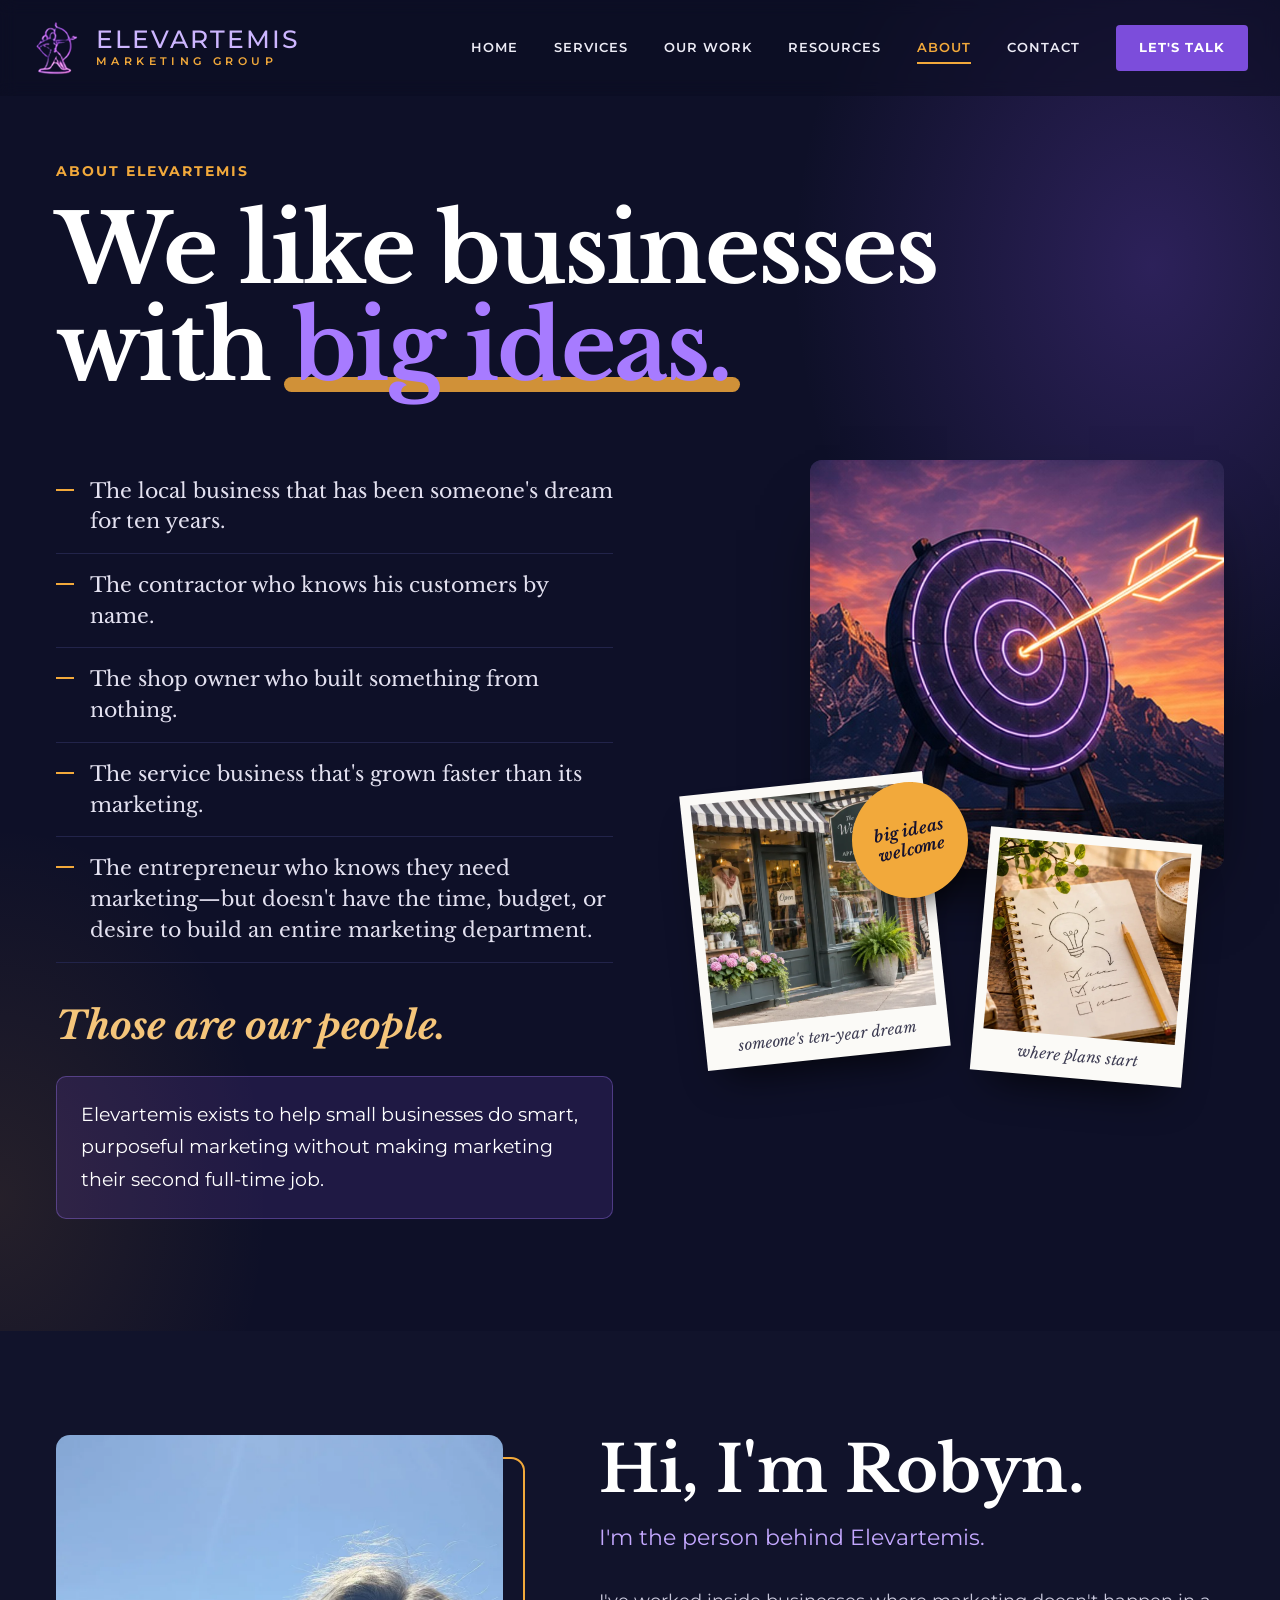
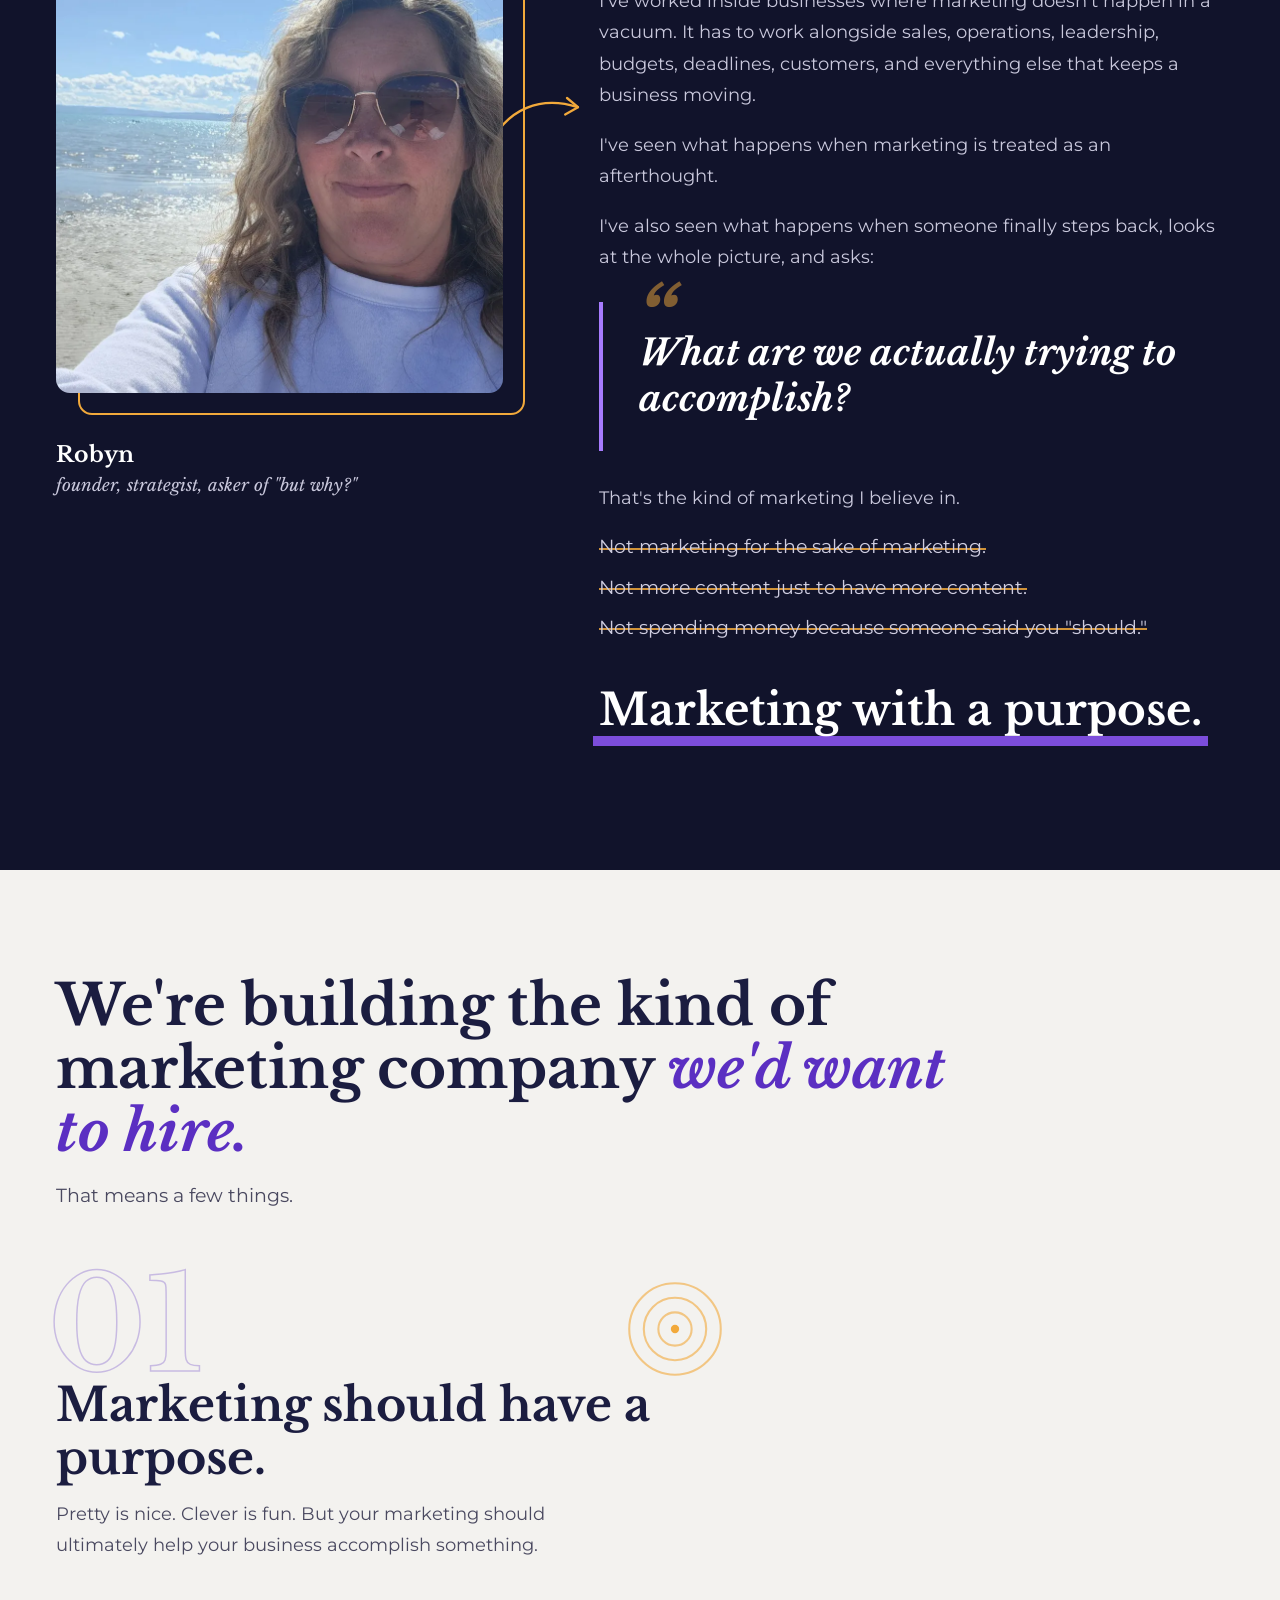
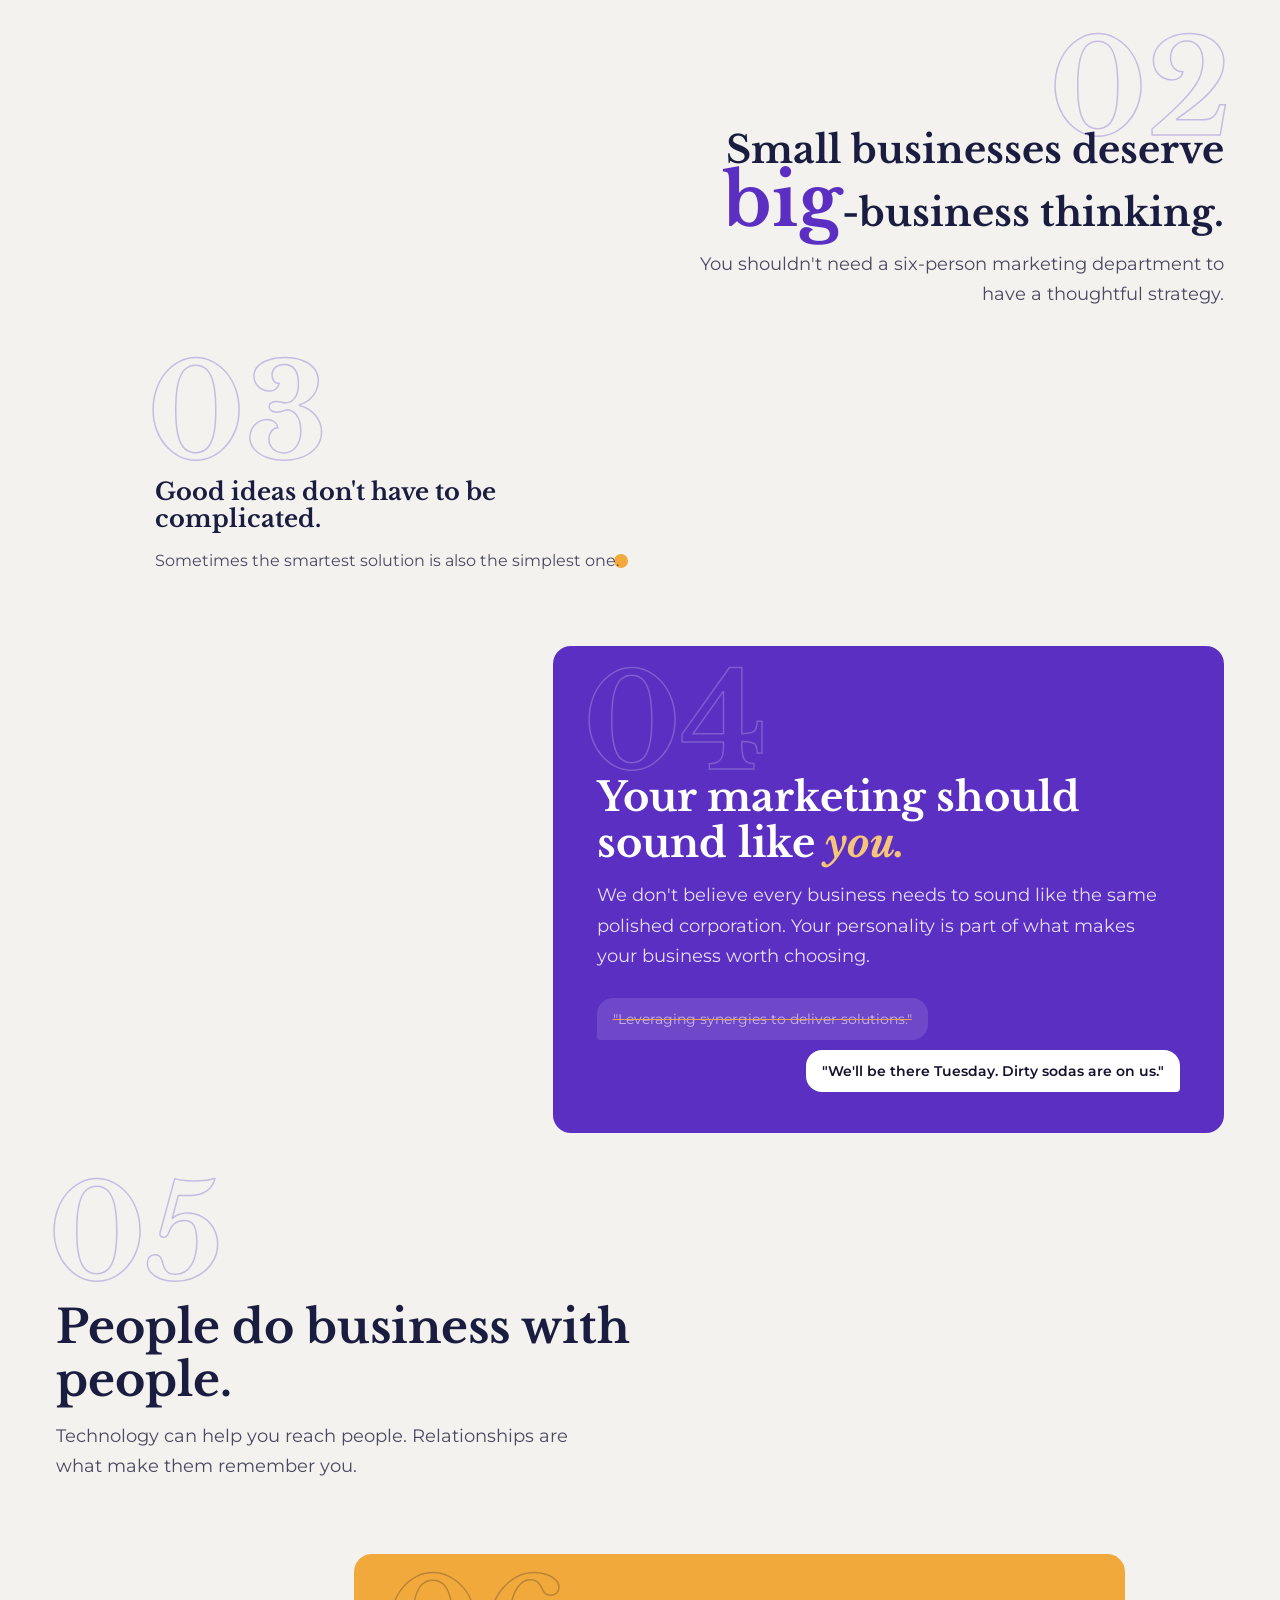
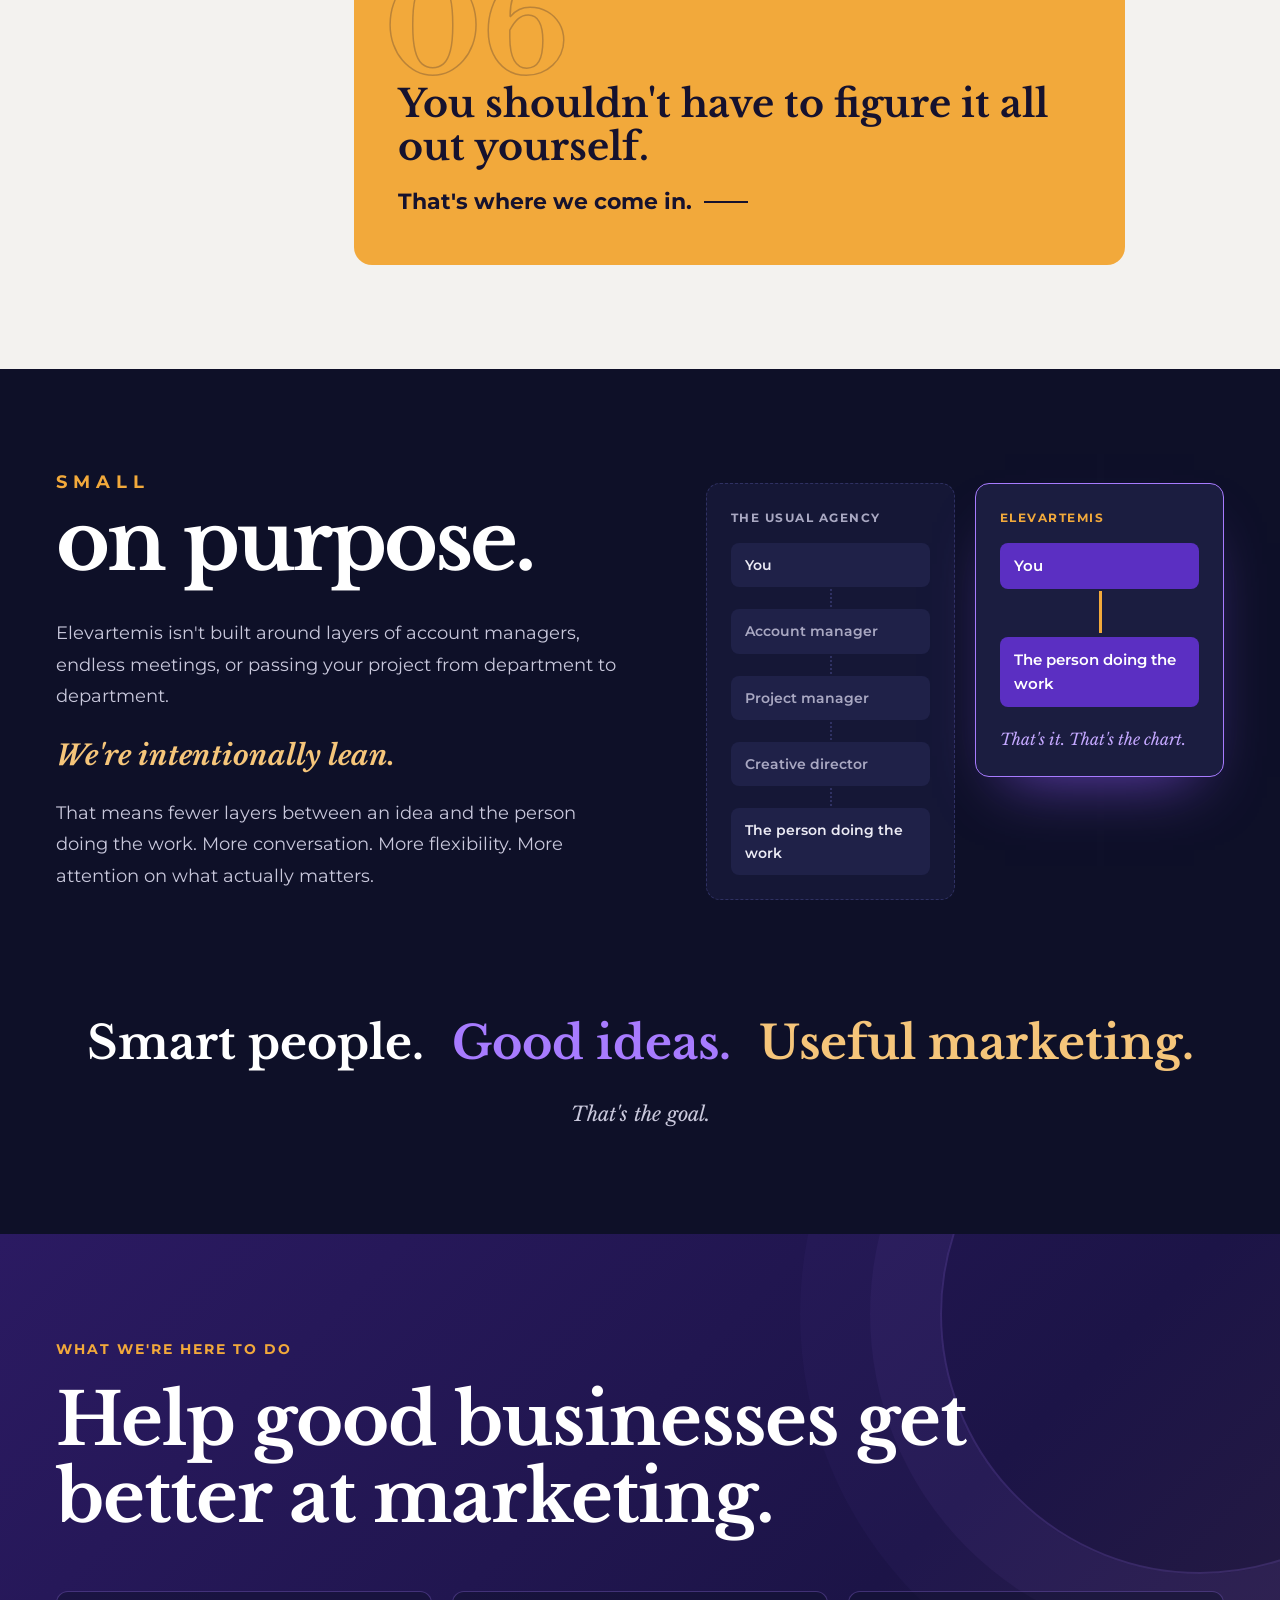
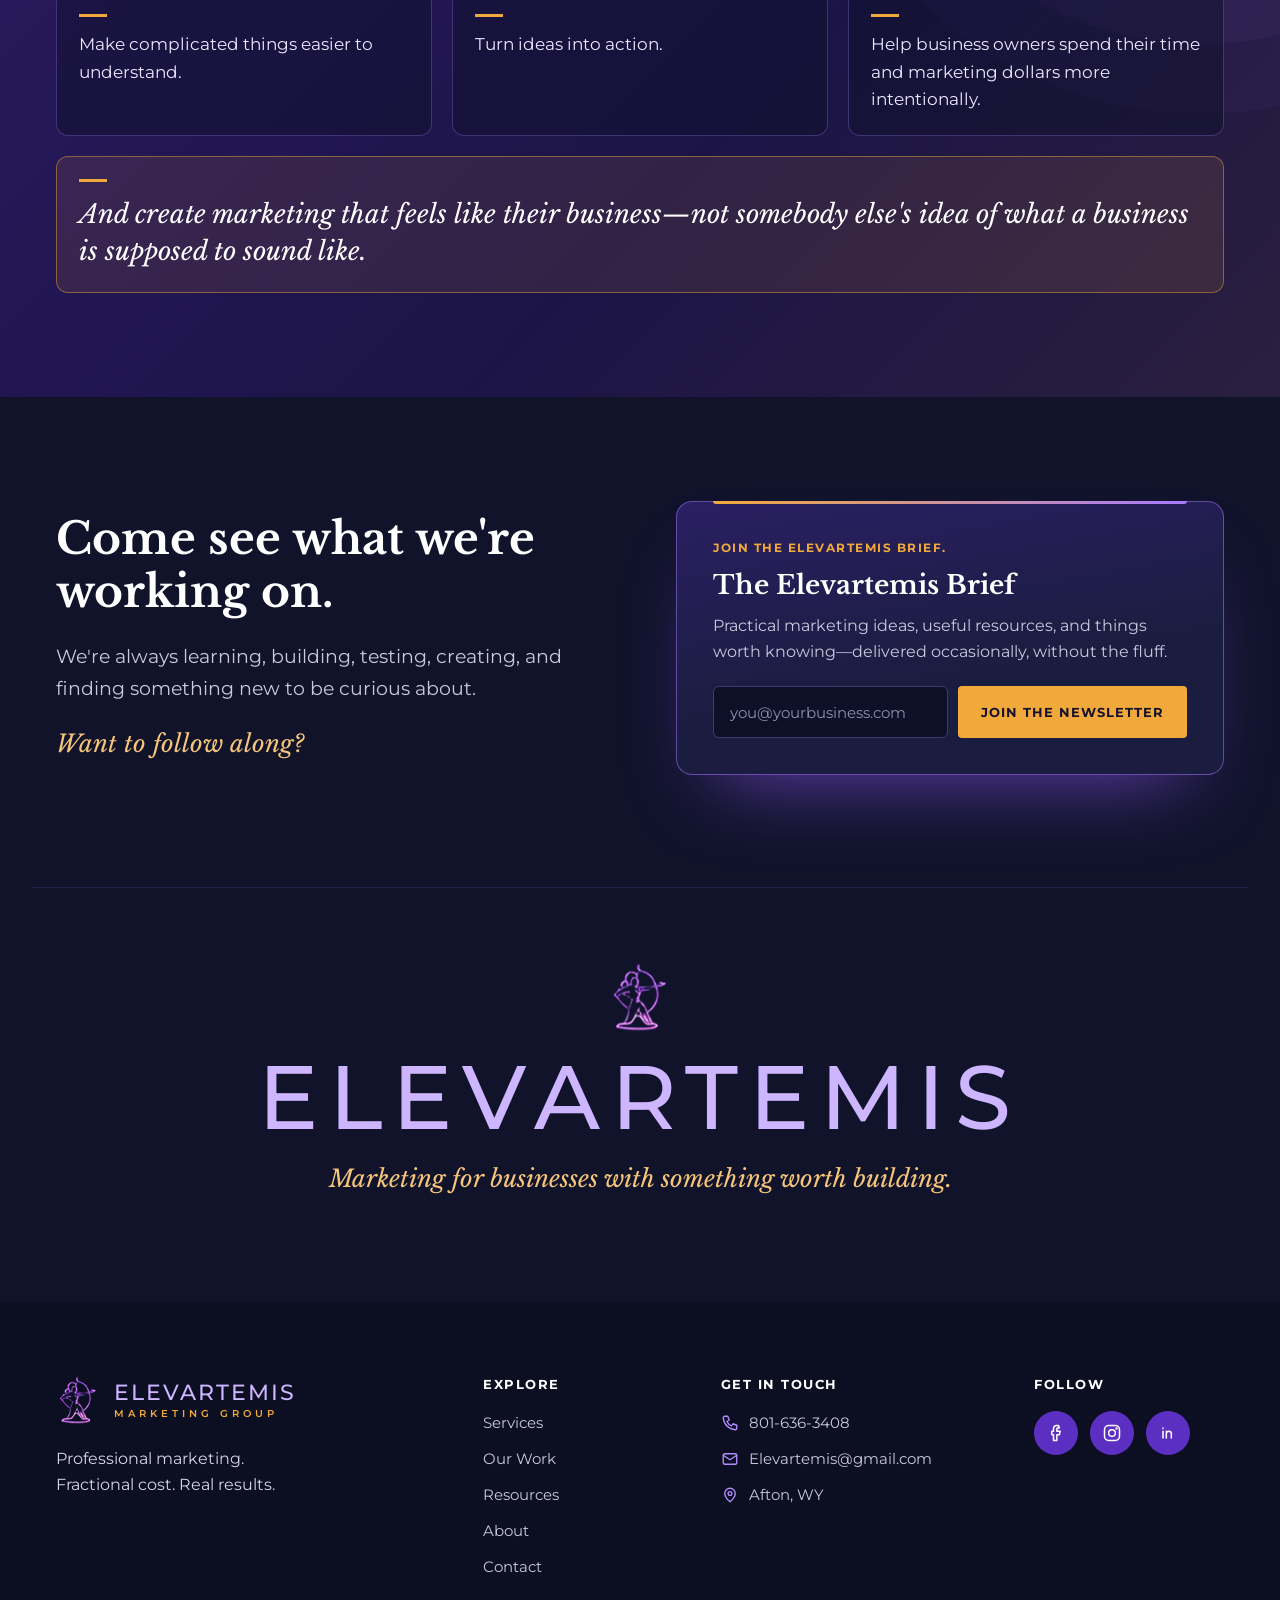
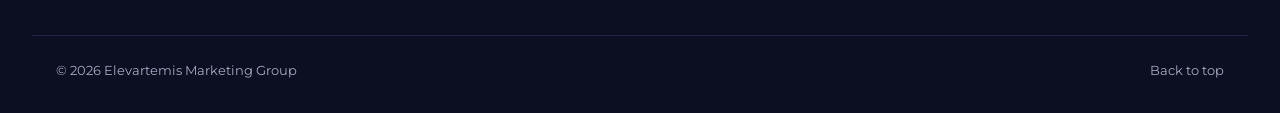
==== commit 365b421b: "About: real photos, hide People & Culture section, hero copy tweak - Adds storefront, notebook, and " ====
--- a/about.html
+++ b/about.html
@@ -61,7 +61,7 @@
           <div class="people-list">
             <ul>
               <li class="hero-anim" style="--d:2">The local business that has been someone's dream for ten years.</li>
-              <li class="hero-anim" style="--d:3">The contractor who knows half his customers by name.</li>
+              <li class="hero-anim" style="--d:3">The contractor who knows his customers by name.</li>
               <li class="hero-anim" style="--d:4">The shop owner who built something from nothing.</li>
               <li class="hero-anim" style="--d:5">The service business that's grown faster than its marketing.</li>
               <li class="hero-anim" style="--d:6">The entrepreneur who knows they need marketing—but doesn't have the time, budget, or desire to build an entire marketing department.</li>
@@ -75,11 +75,11 @@
               <img src="images/hero.jpg" alt="">
             </figure>
             <figure class="photo-slot c2 polaroid">
-              <div class="photo-empty"><svg viewBox="0 0 24 24"><path d="M4 8h3l2-3h6l2 3h3v11H4z"/><circle cx="12" cy="13" r="3.5"/></svg><span>Photo: a client's storefront or workshop</span></div>
+              <img src="images/small-business-storefront-main-street.webp" alt="Small-town boutique storefront with a striped awning and flower boxes on Main Street" width="900" height="600" loading="lazy">
               <figcaption>someone's ten-year dream</figcaption>
             </figure>
             <figure class="photo-slot c3 polaroid">
-              <div class="photo-empty"><svg viewBox="0 0 24 24"><path d="M4 8h3l2-3h6l2 3h3v11H4z"/><circle cx="12" cy="13" r="3.5"/></svg><span>Photo: notebook, dirty soda, and a plan</span></div>
+              <img src="images/marketing-plan-notebook-ideas.webp" alt="Notebook with a lightbulb sketch and a marketing checklist on a wooden desk" width="900" height="600" loading="lazy" style="object-position: 35% 50%">
               <figcaption>where plans start</figcaption>
             </figure>
             <span class="sticker">big ideas welcome</span>
@@ -93,8 +93,7 @@
       <div class="container robyn-grid">
         <div class="robyn-photo" data-reveal>
           <figure class="photo-slot portrait">
-            <!-- Replace with: <img src="images/robyn.jpg" alt="Robyn, founder of Elevartemis"> -->
-            <div class="photo-empty"><svg viewBox="0 0 24 24" aria-hidden="true"><path d="M4 8h3l2-3h6l2 3h3v11H4z"/><circle cx="12" cy="13" r="3.5"/></svg><span>Photo: Robyn, candid and at work</span></div>
+            <img src="images/robyn-founder-elevartemis-marketing.webp" alt="Robyn, founder of Elevartemis Marketing Group, smiling on a sunny lakeshore" width="900" height="1200" style="object-position: 60% 50%">
           </figure>
           <p class="photo-note"><span>Robyn</span>founder, strategist, asker of "but why?"</p>
           <svg class="doodle-arrow" viewBox="0 0 120 80" aria-hidden="true"><path d="M8 70 C 30 20, 70 10, 108 22"/><path d="M96 12 L108 22 L94 30"/></svg>
@@ -223,7 +222,9 @@
       </div>
     </section>
 
-    <!-- ============ 5. PEOPLE & CULTURE ============ -->
+    <!-- HIDDEN FOR NOW (Nov 2026): "The people behind the work" section. Saved on purpose;
+    revisit adding it back around September 2027. Remove this comment wrapper to restore it.
+    ============ 5. PEOPLE & CULTURE ============
     <section class="section culture" aria-labelledby="cultureTitle">
       <div class="container">
         <div class="culture-head">
@@ -234,7 +235,7 @@
 
         <p class="culture-sentence" data-reveal>You'll probably find us brainstorming over dirty sodas, moving ideas around on a whiteboard, celebrating a launch, obsessing over a headline, laughing at something that absolutely should not have been that funny, or getting way too excited when the numbers finally move in the right direction.</p>
 
-        <!-- The board: swap photo slots for real behind-the-scenes shots as they happen -->
+        (The board: swap photo slots for real behind-the-scenes shots as they happen)
         <div class="board" data-sequence aria-hidden="true">
           <figure class="photo-slot polaroid b1 seq-item" style="--i:0">
             <div class="photo-empty"><svg viewBox="0 0 24 24"><path d="M4 8h3l2-3h6l2 3h3v11H4z"/><circle cx="12" cy="13" r="3.5"/></svg><span>Photo: brainstorming over dirty sodas</span></div>
@@ -284,6 +285,7 @@
         </div>
       </div>
     </section>
+    ============ END HIDDEN PEOPLE & CULTURE ============ -->
 
     <!-- ============ 6. WHAT WE'RE HERE TO DO ============ -->
     <section class="section mission" aria-labelledby="missionTitle">
--- a/css/styles.css
+++ b/css/styles.css
@@ -498,6 +498,15 @@
 .post-body h3 { font-size: 19px; font-weight: 600; line-height: 1.4; color: #fff; transition: color .3s; }
 .post-card:hover h3 { color: var(--lavender); }
 .post-date { font-size: 13px; color: var(--text-muted); }
+/* Featured article layout: one large card + two compact cards */
+.blog-grid.has-featured { grid-template-columns: minmax(0, 1.45fr) minmax(0, 1fr); grid-template-rows: 1fr 1fr; gap: 24px 32px; }
+.post-featured { grid-row: span 2; }
+.post-featured .post-body { padding: 32px; gap: 14px; }
+.post-featured h3 { font-family: var(--serif); font-size: clamp(24px, 2.3vw, 30px); font-weight: 700; line-height: 1.3; }
+.post-excerpt { font-size: 16px; line-height: 1.65; color: var(--text-soft); }
+.post-flag { display: inline-block; margin-right: 12px; padding: 4px 10px; border-radius: 99px; background: var(--orange); color: #16122E; letter-spacing: 1.2px; }
+.post-side .post-body { padding: 28px; justify-content: center; }
+.post-side h3 { font-size: 20px; }
 
 /* ---------- CTA ---------- */
 .cta {
@@ -601,6 +610,8 @@
   .step:not(:last-child)::after { display: none; }
   .work-grid { grid-template-columns: 1fr; }
   .blog-grid { grid-template-columns: repeat(2, minmax(0, 1fr)); }
+  .blog-grid.has-featured { grid-template-columns: 1fr; grid-template-rows: none; }
+  .post-featured { grid-row: auto; }
   .footer-grid { grid-template-columns: repeat(2, minmax(0, 1fr)); }
 }
 
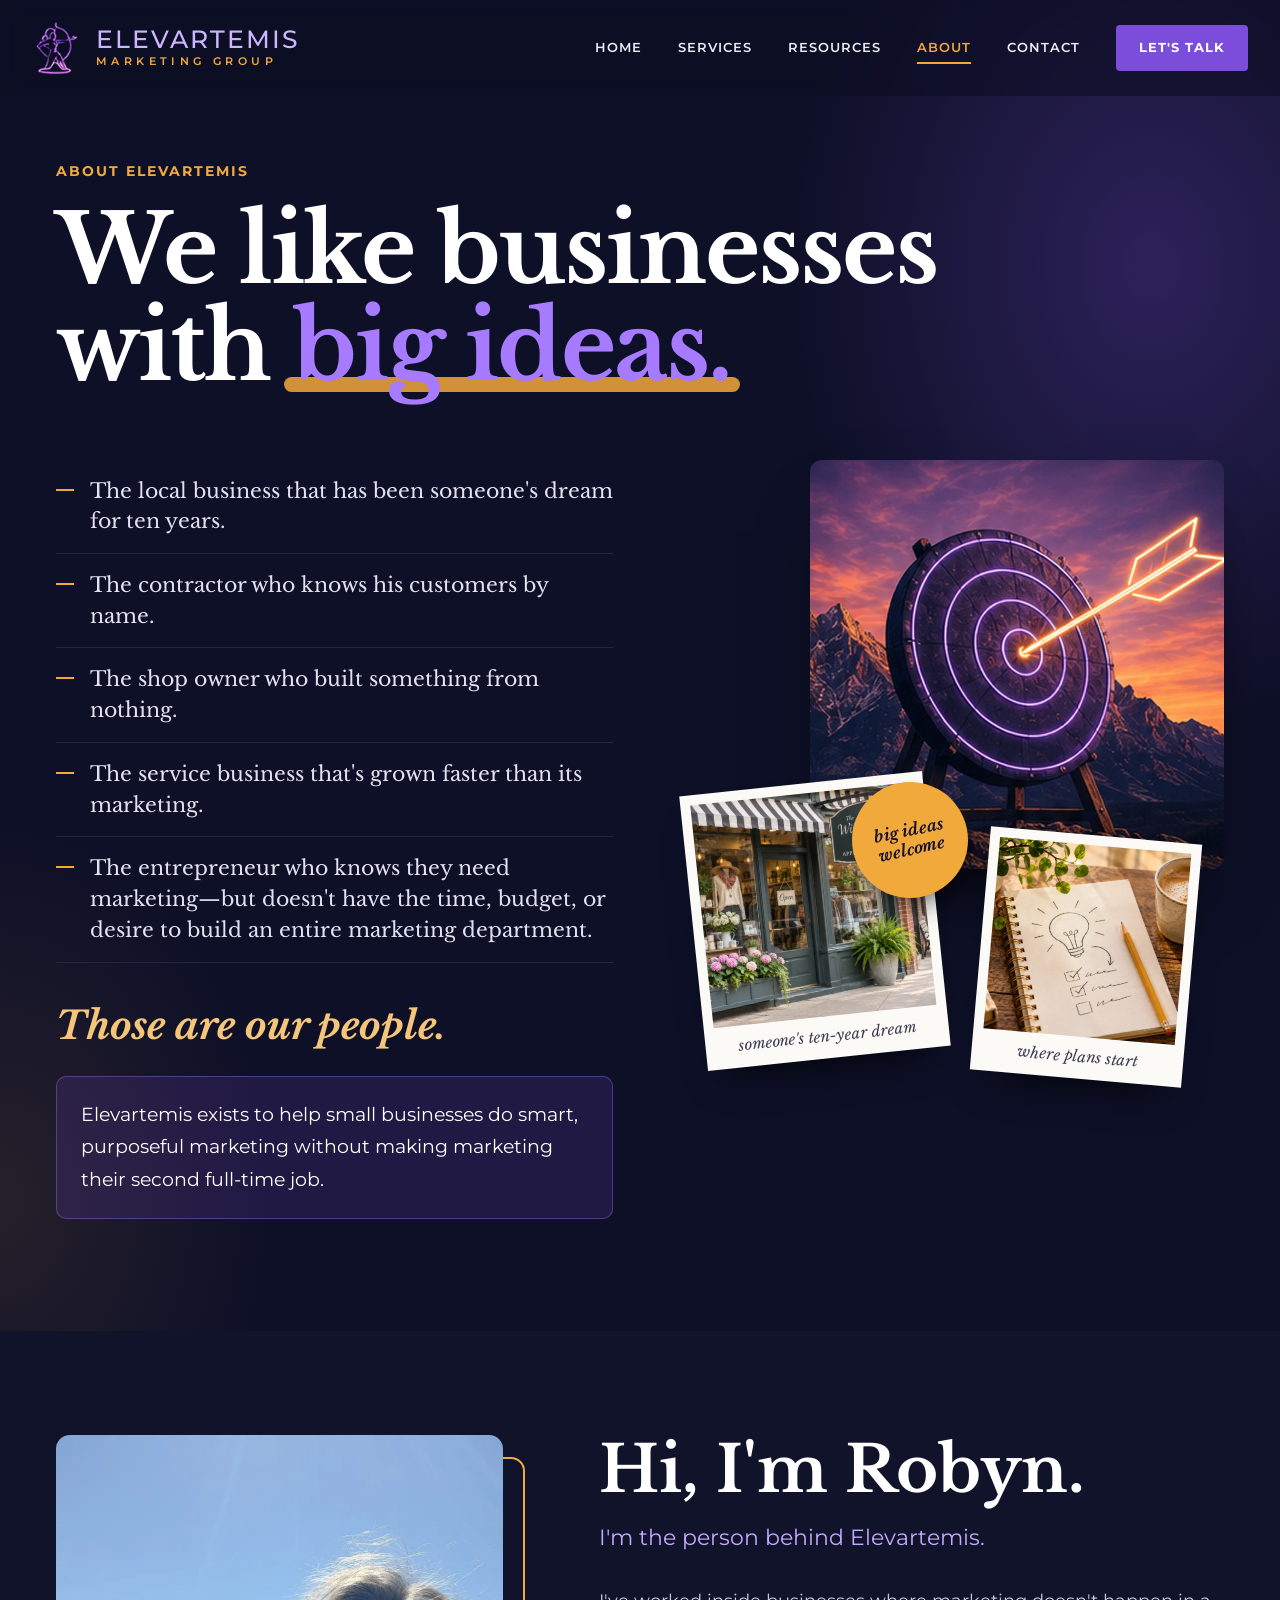
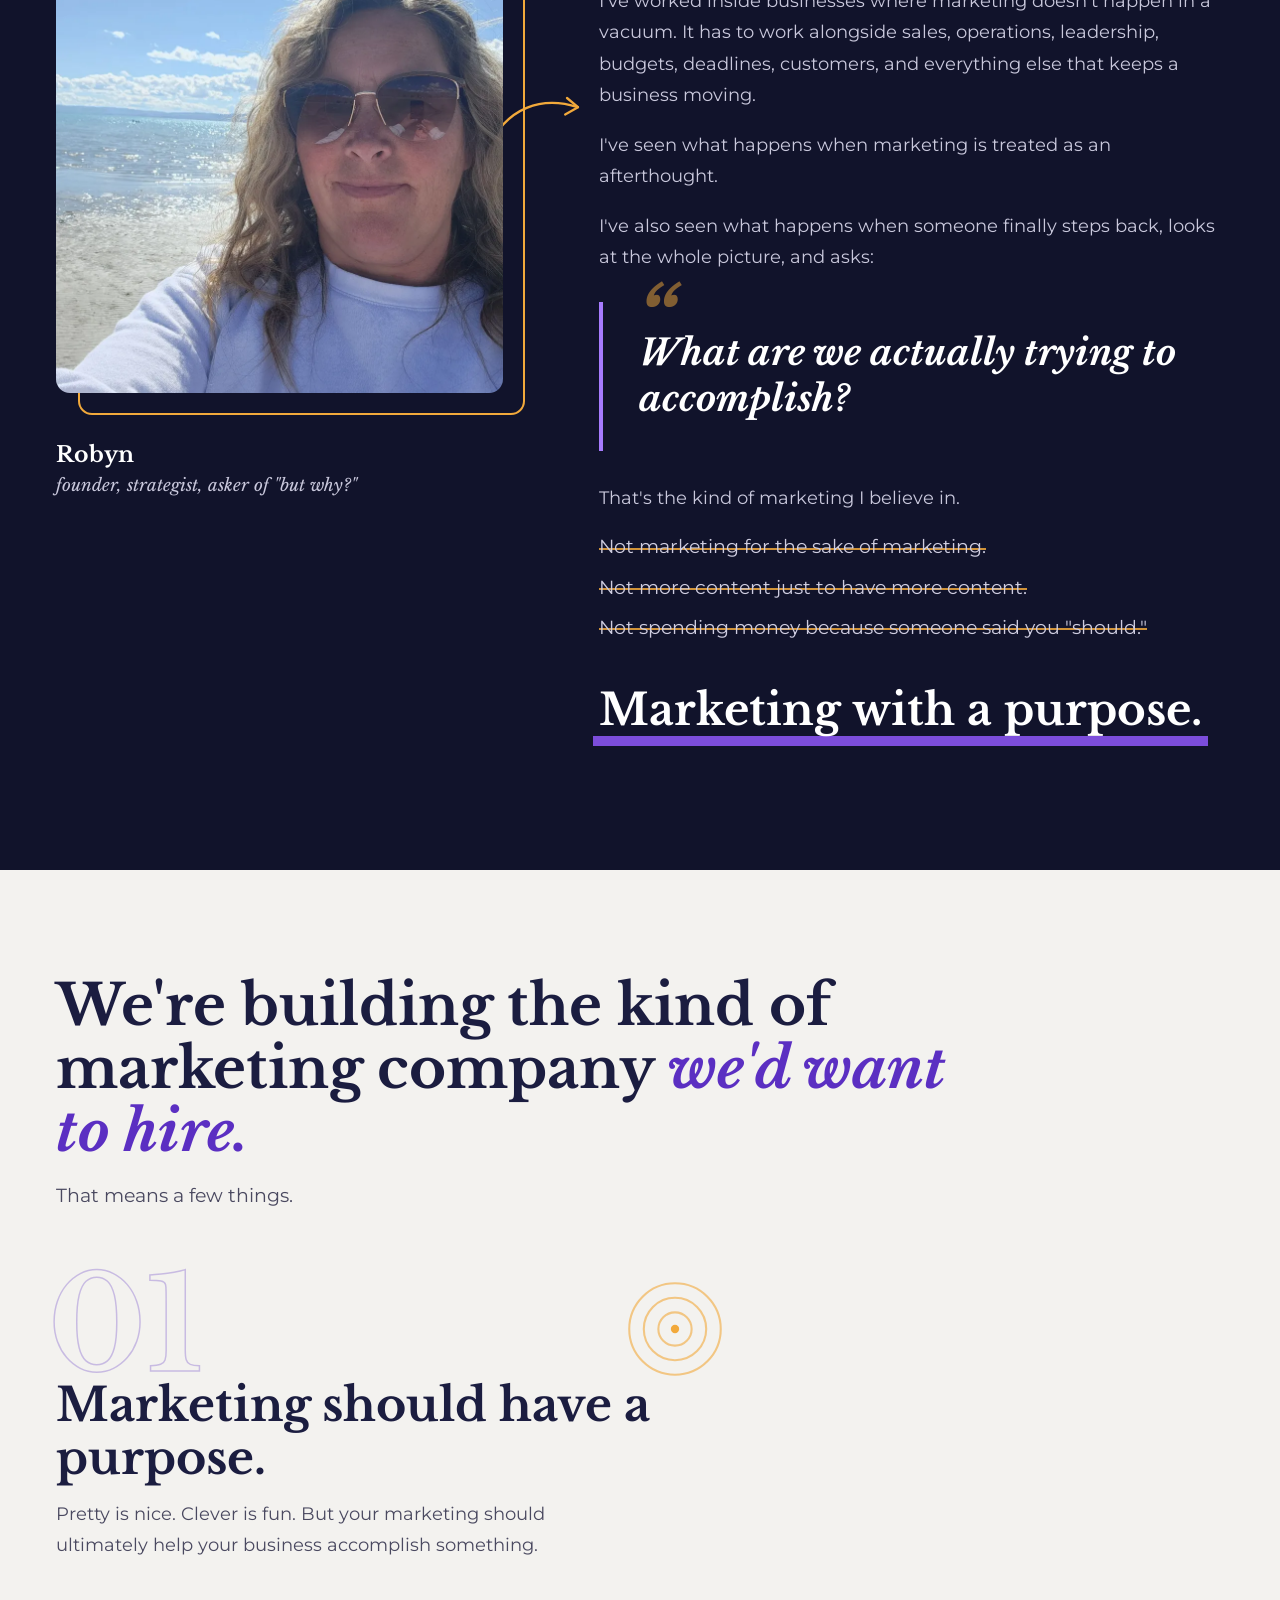
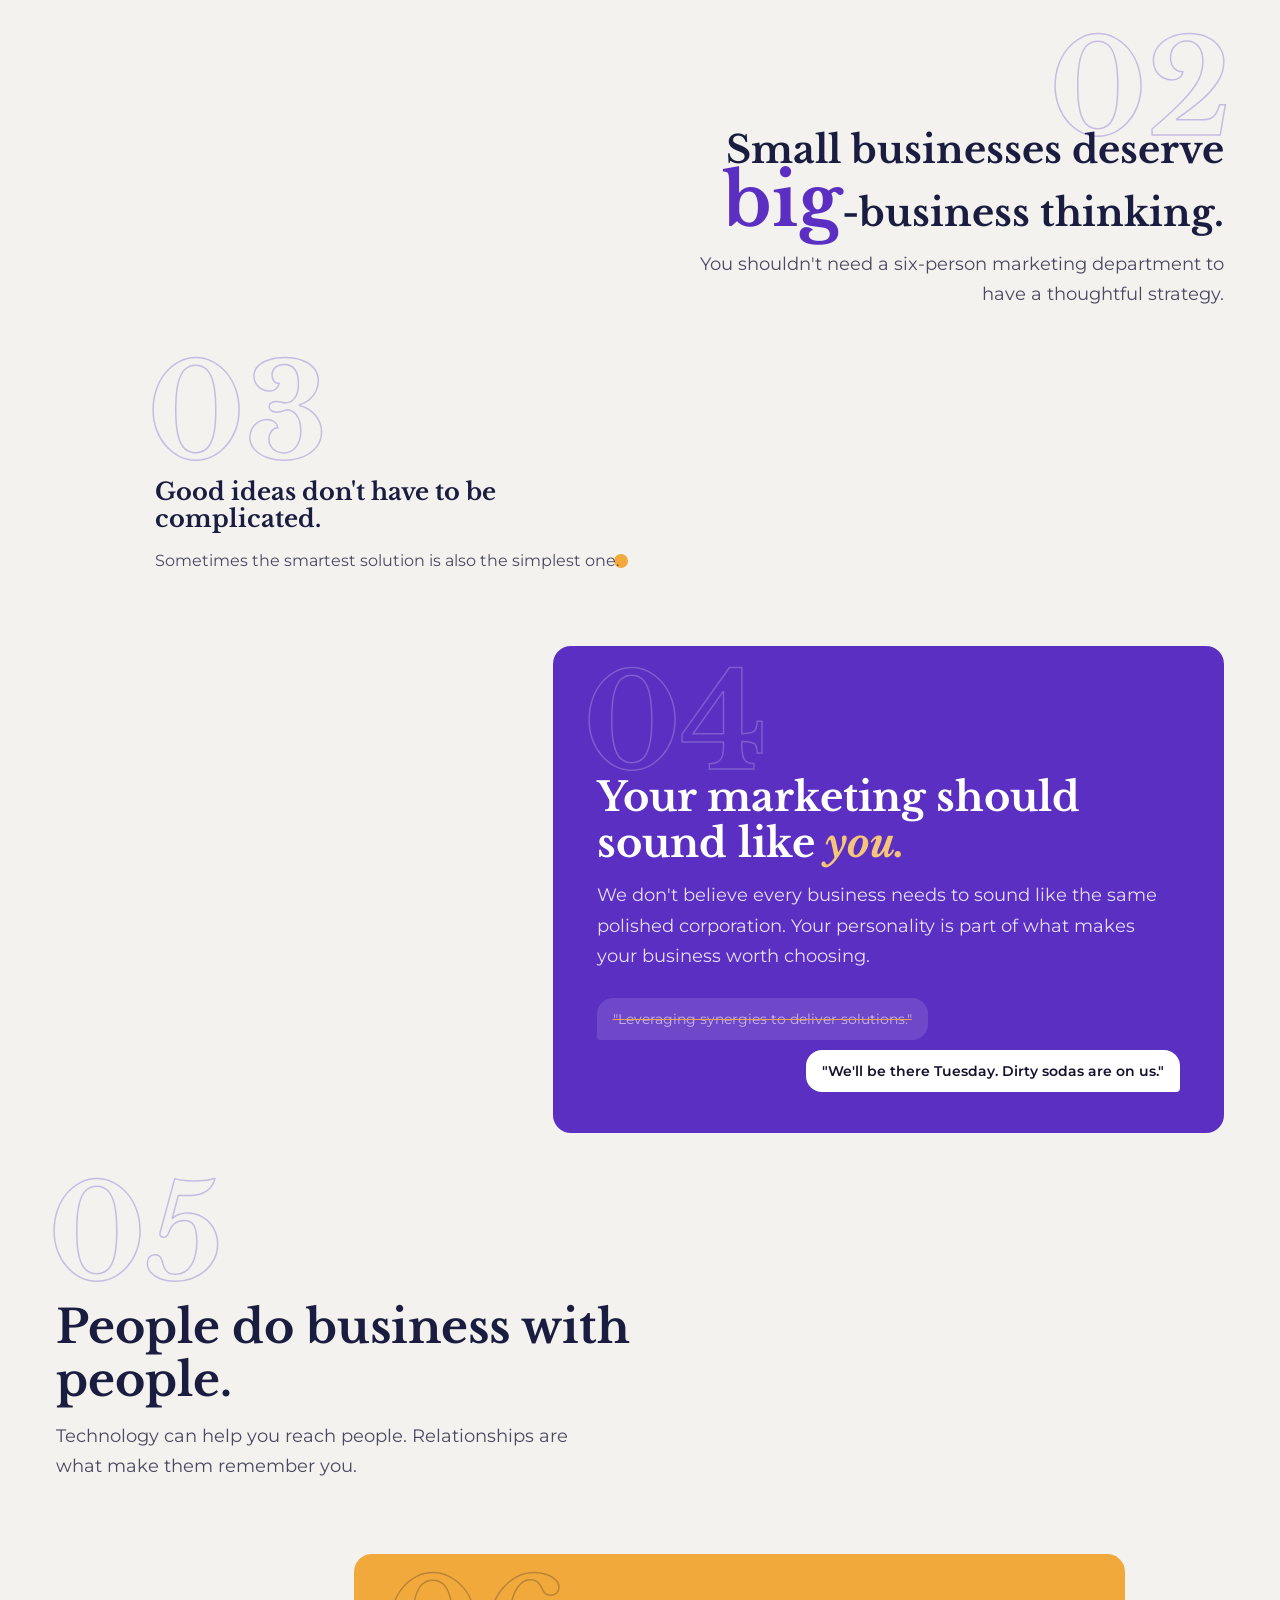
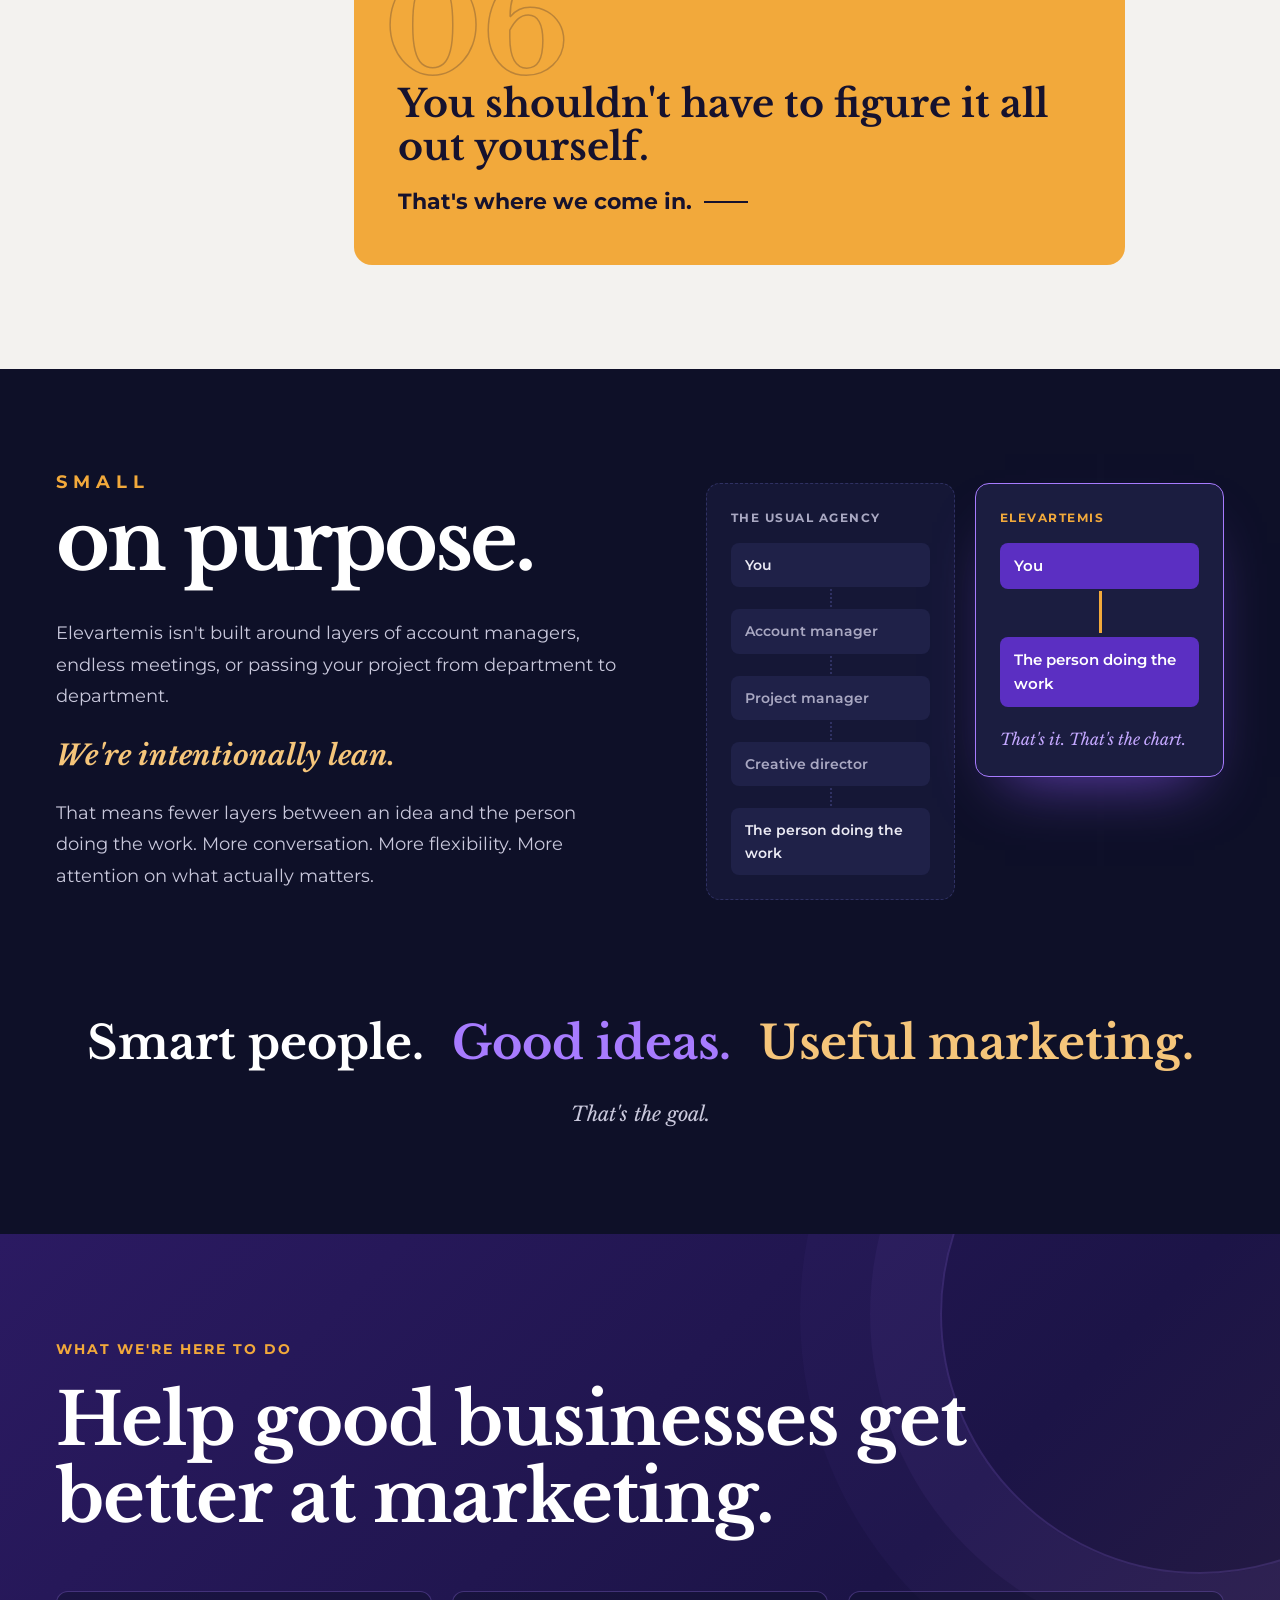
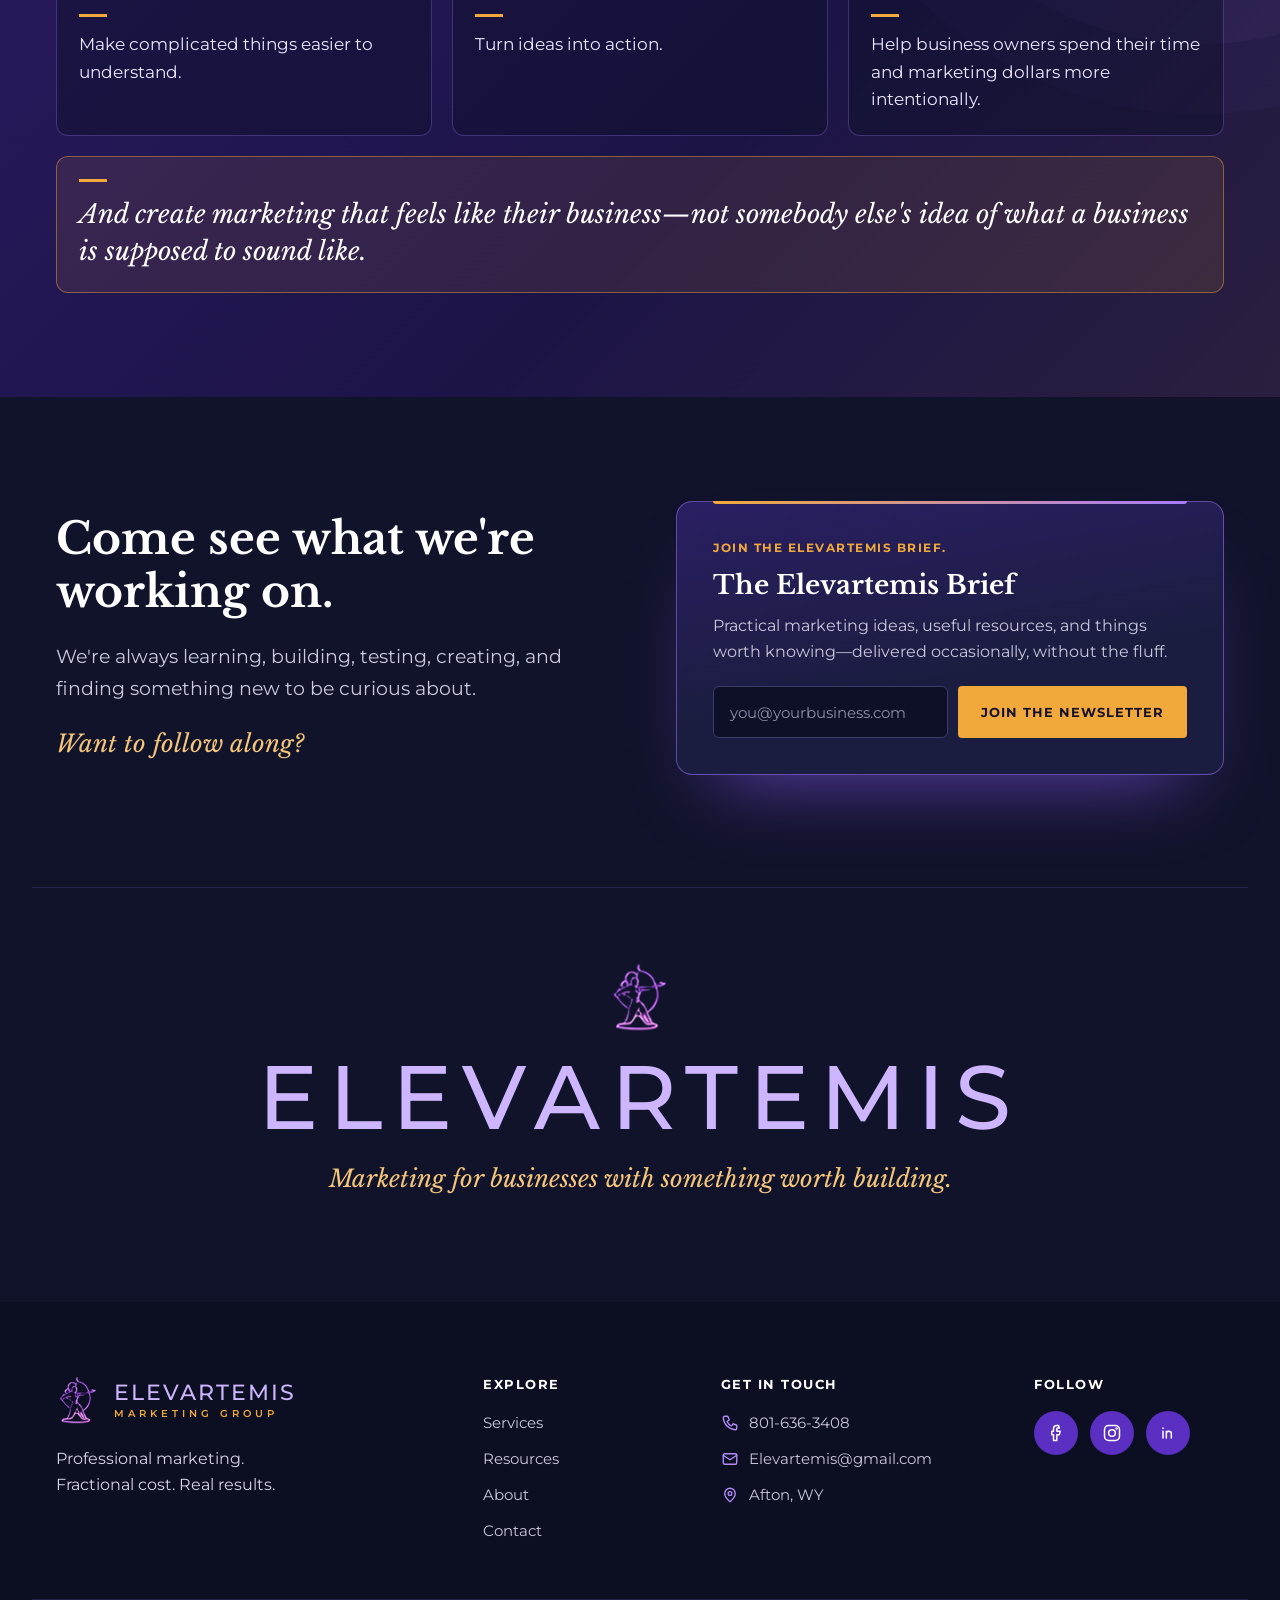
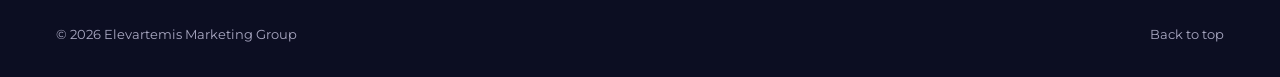
==== commit 89f966a9: "Hide Our Work page as a draft until ~May 2027 - Removes Our Work from the nav and footer on every pa" ====
--- a/about.html
+++ b/about.html
@@ -34,7 +34,6 @@
       <nav class="main-nav" id="mainNav" aria-label="Main">
         <a href="index.html" class="nav-link">Home</a>
         <a href="services.html" class="nav-link">Services</a>
-        <a href="work.html" class="nav-link">Our Work</a>
         <a href="resources.html" class="nav-link">Resources</a>
         <a href="about.html" class="nav-link is-active" aria-current="page">About</a>
         <a href="contact.html" class="nav-link">Contact</a>
@@ -346,7 +345,6 @@
       <nav class="footer-col" aria-label="Footer">
         <h2 class="footer-heading">Explore</h2>
         <a href="services.html">Services</a>
-        <a href="work.html">Our Work</a>
         <a href="resources.html">Resources</a>
         <a href="about.html">About</a>
         <a href="contact.html">Contact</a>
